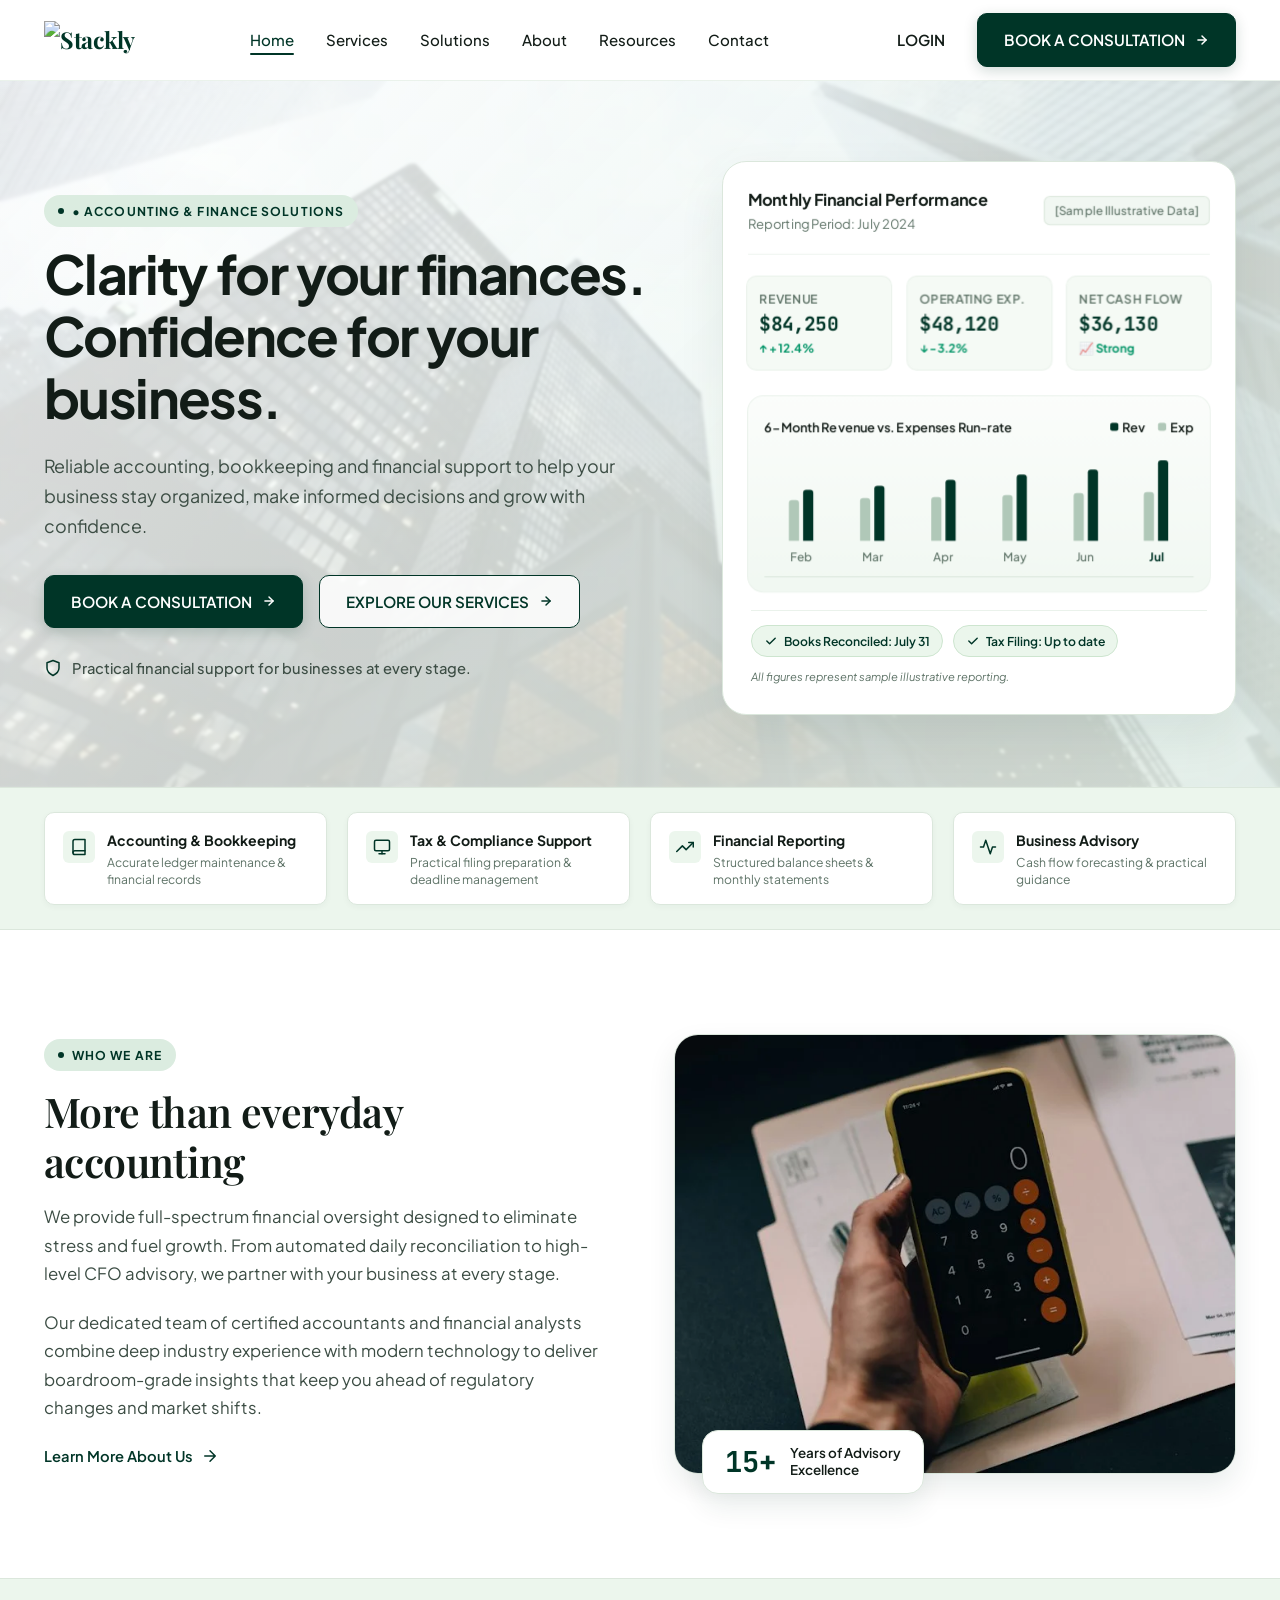
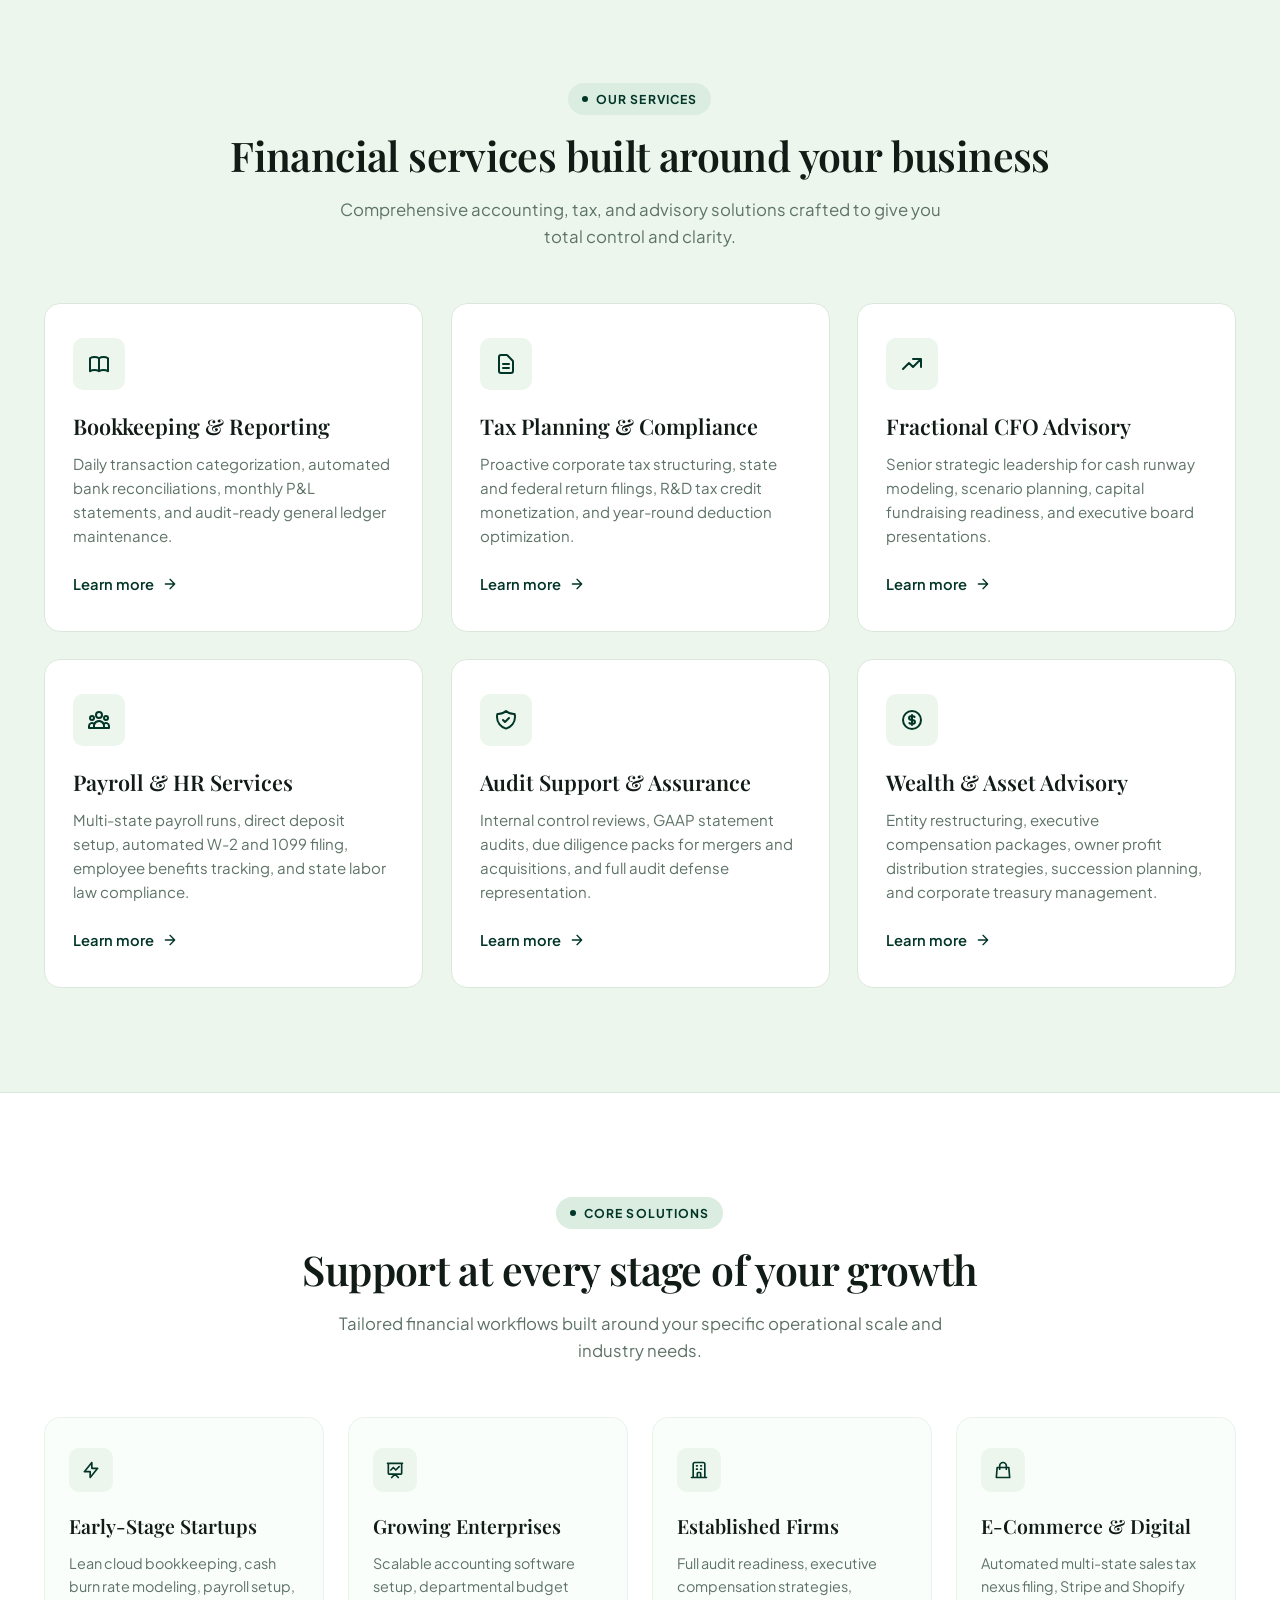
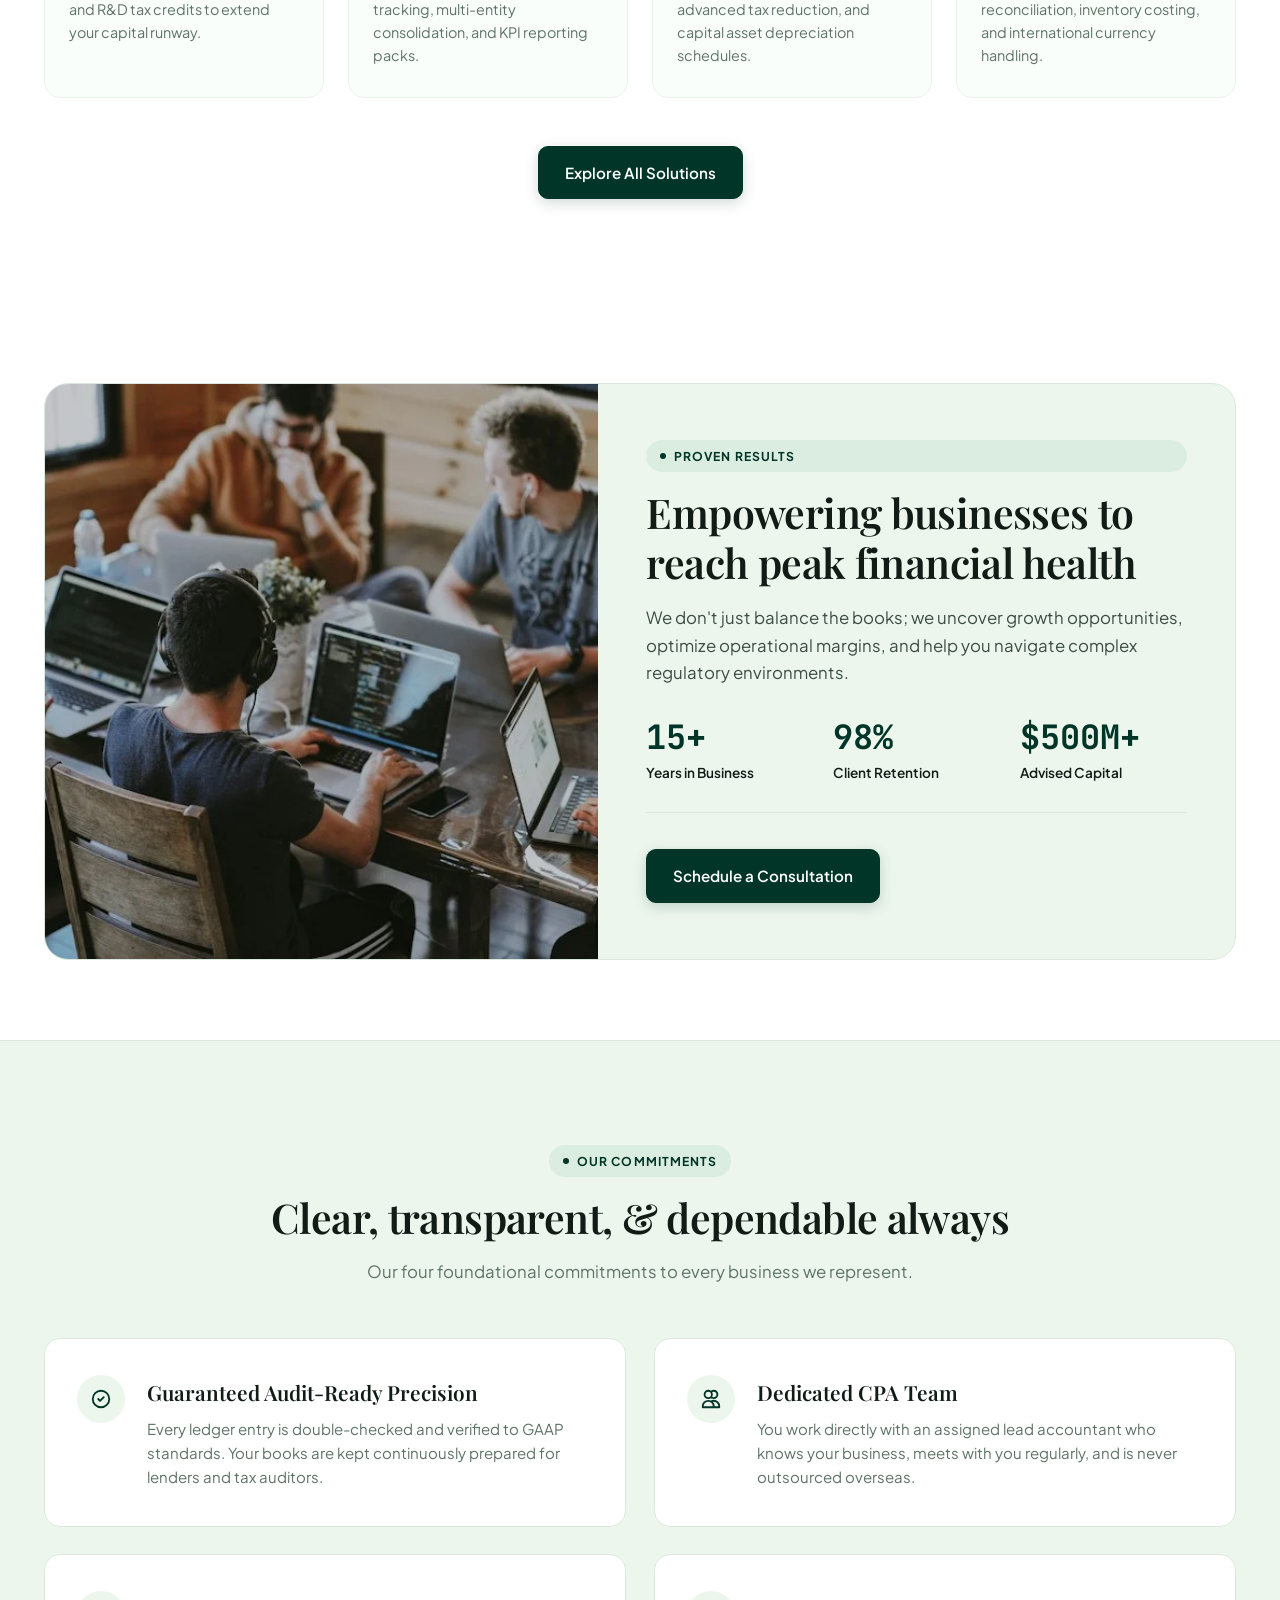
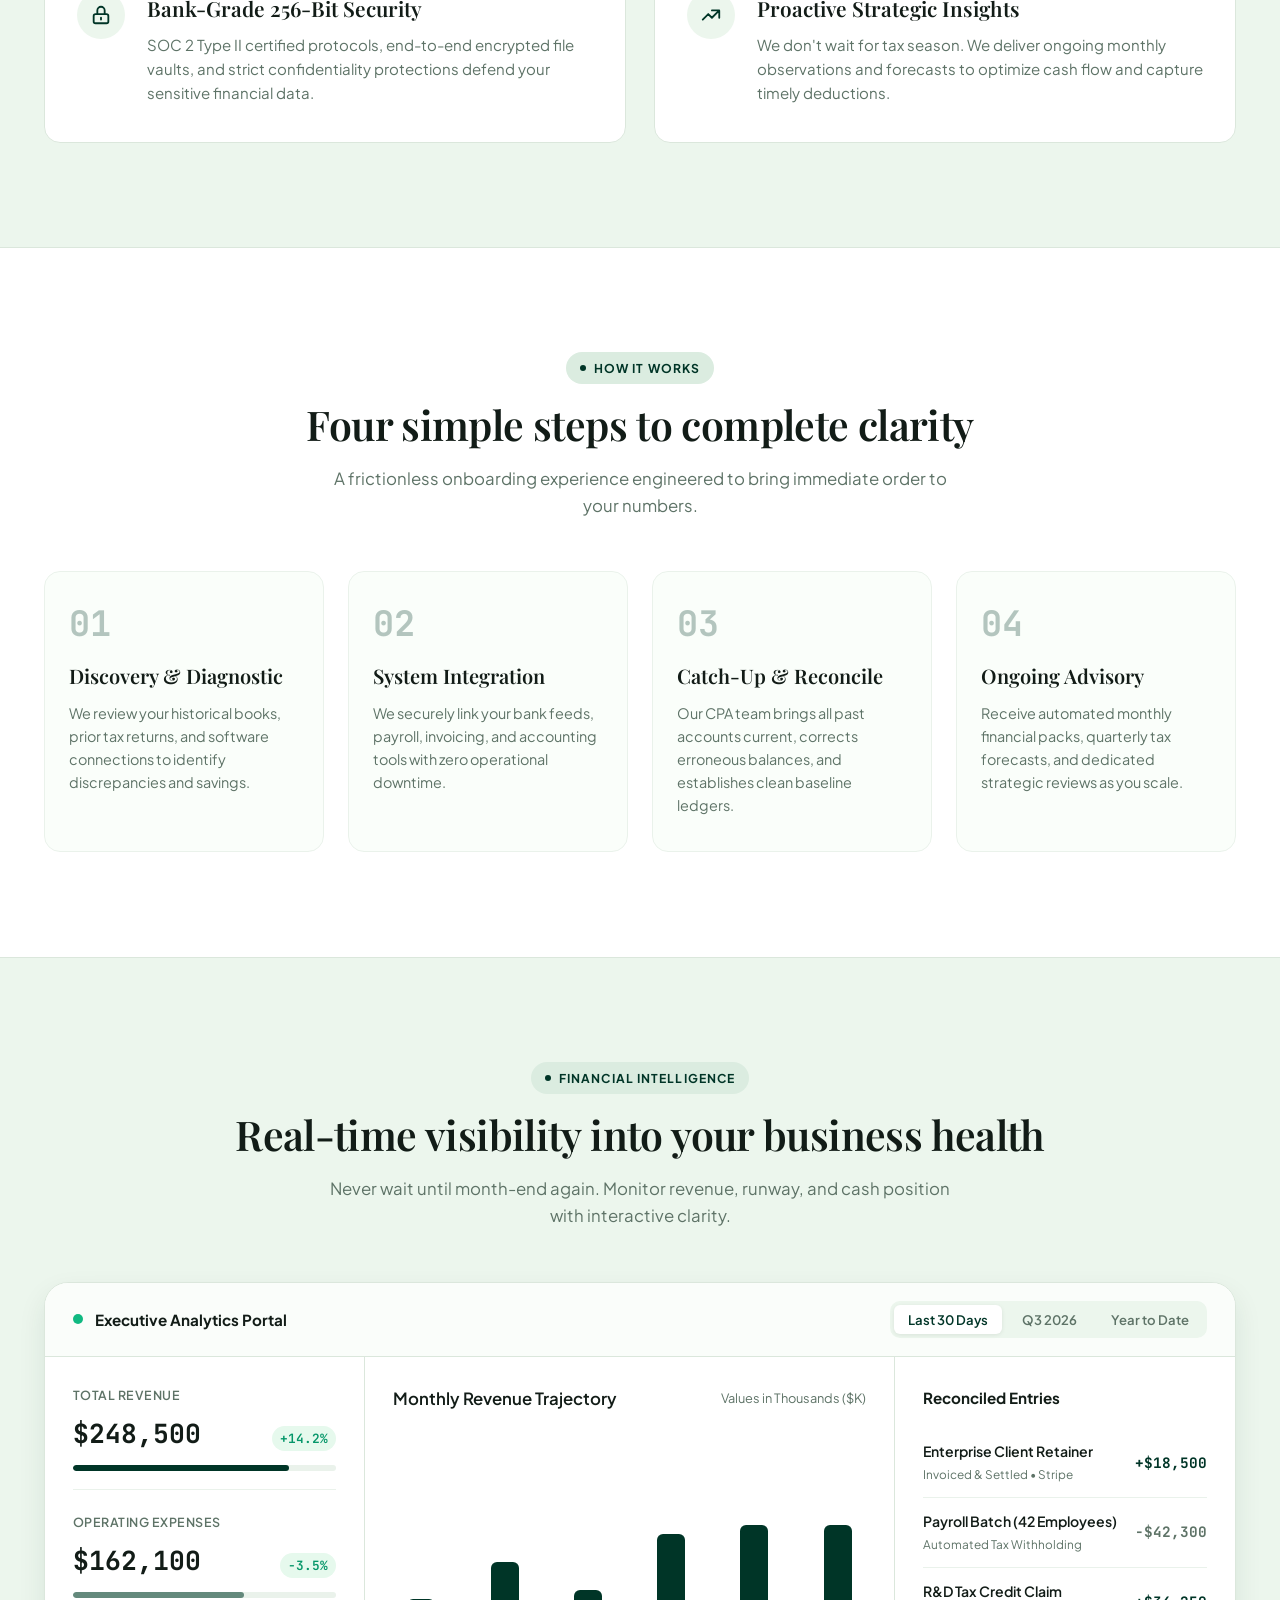
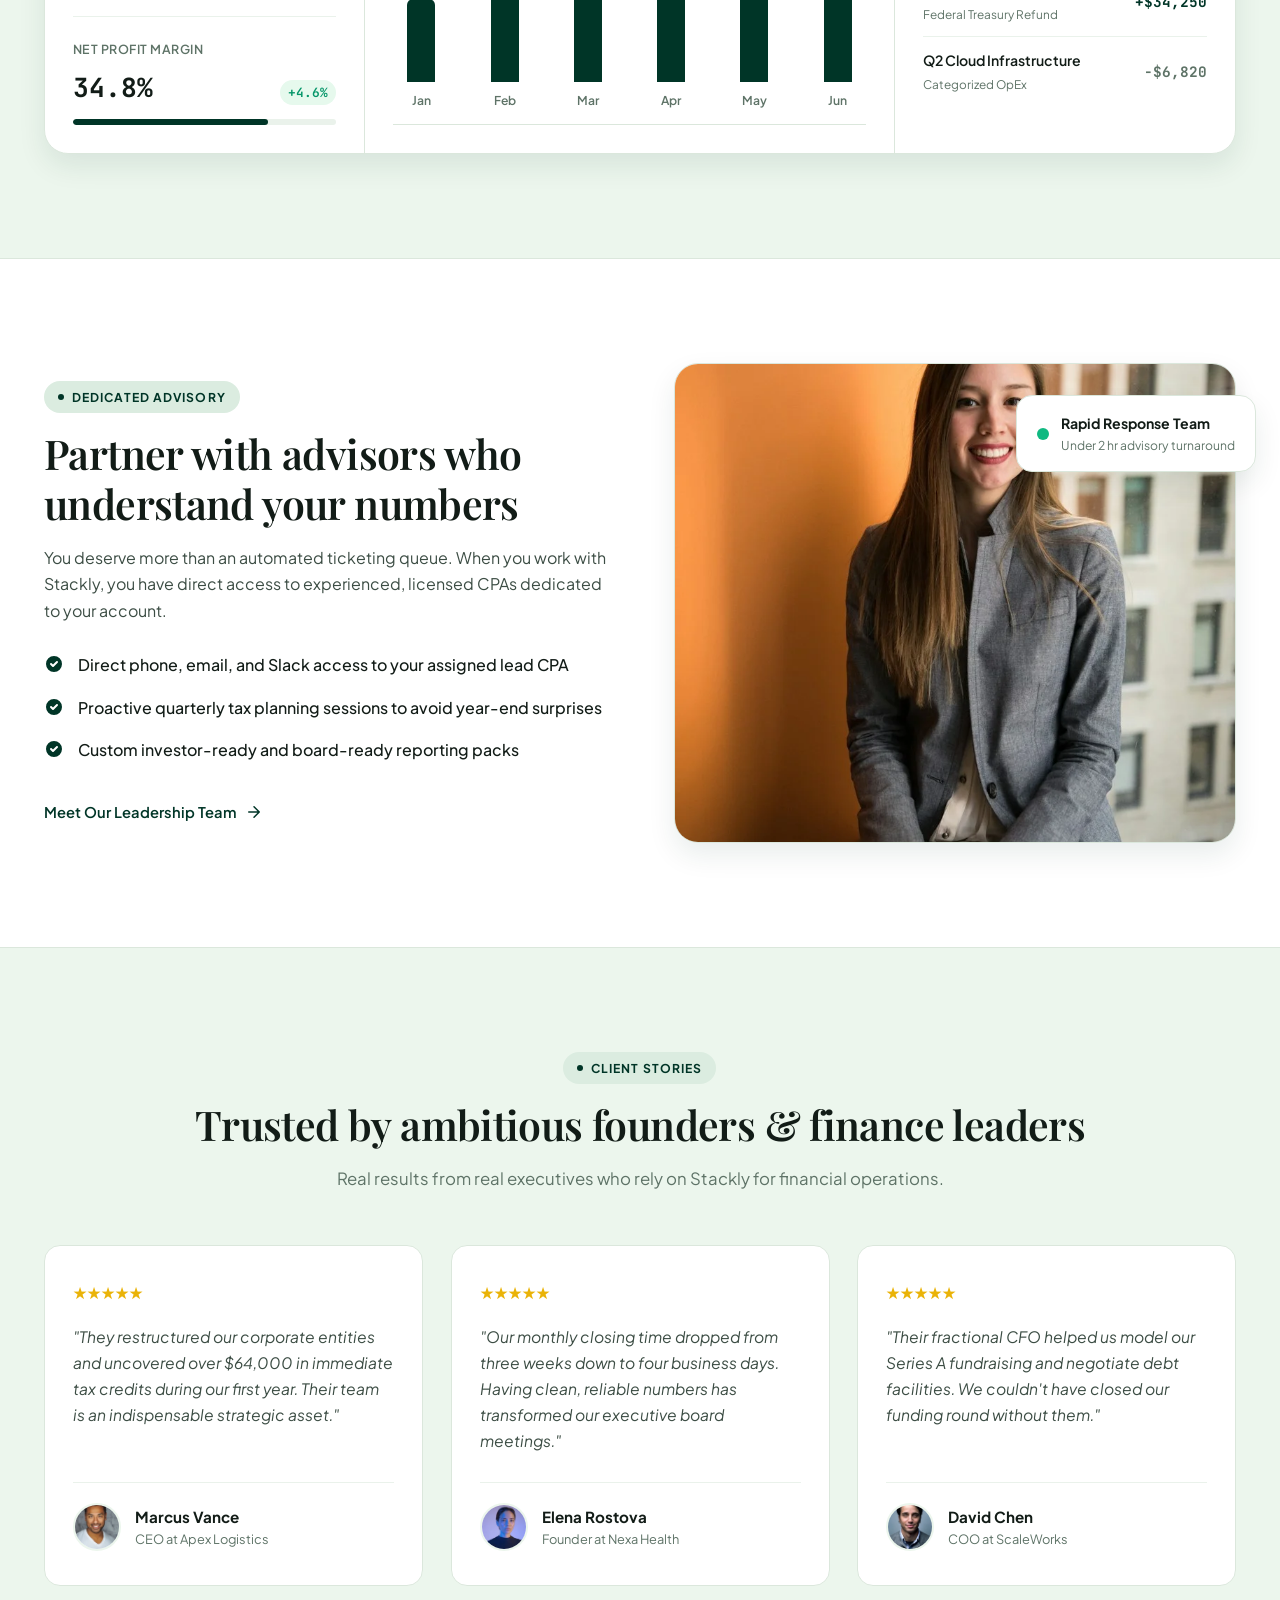
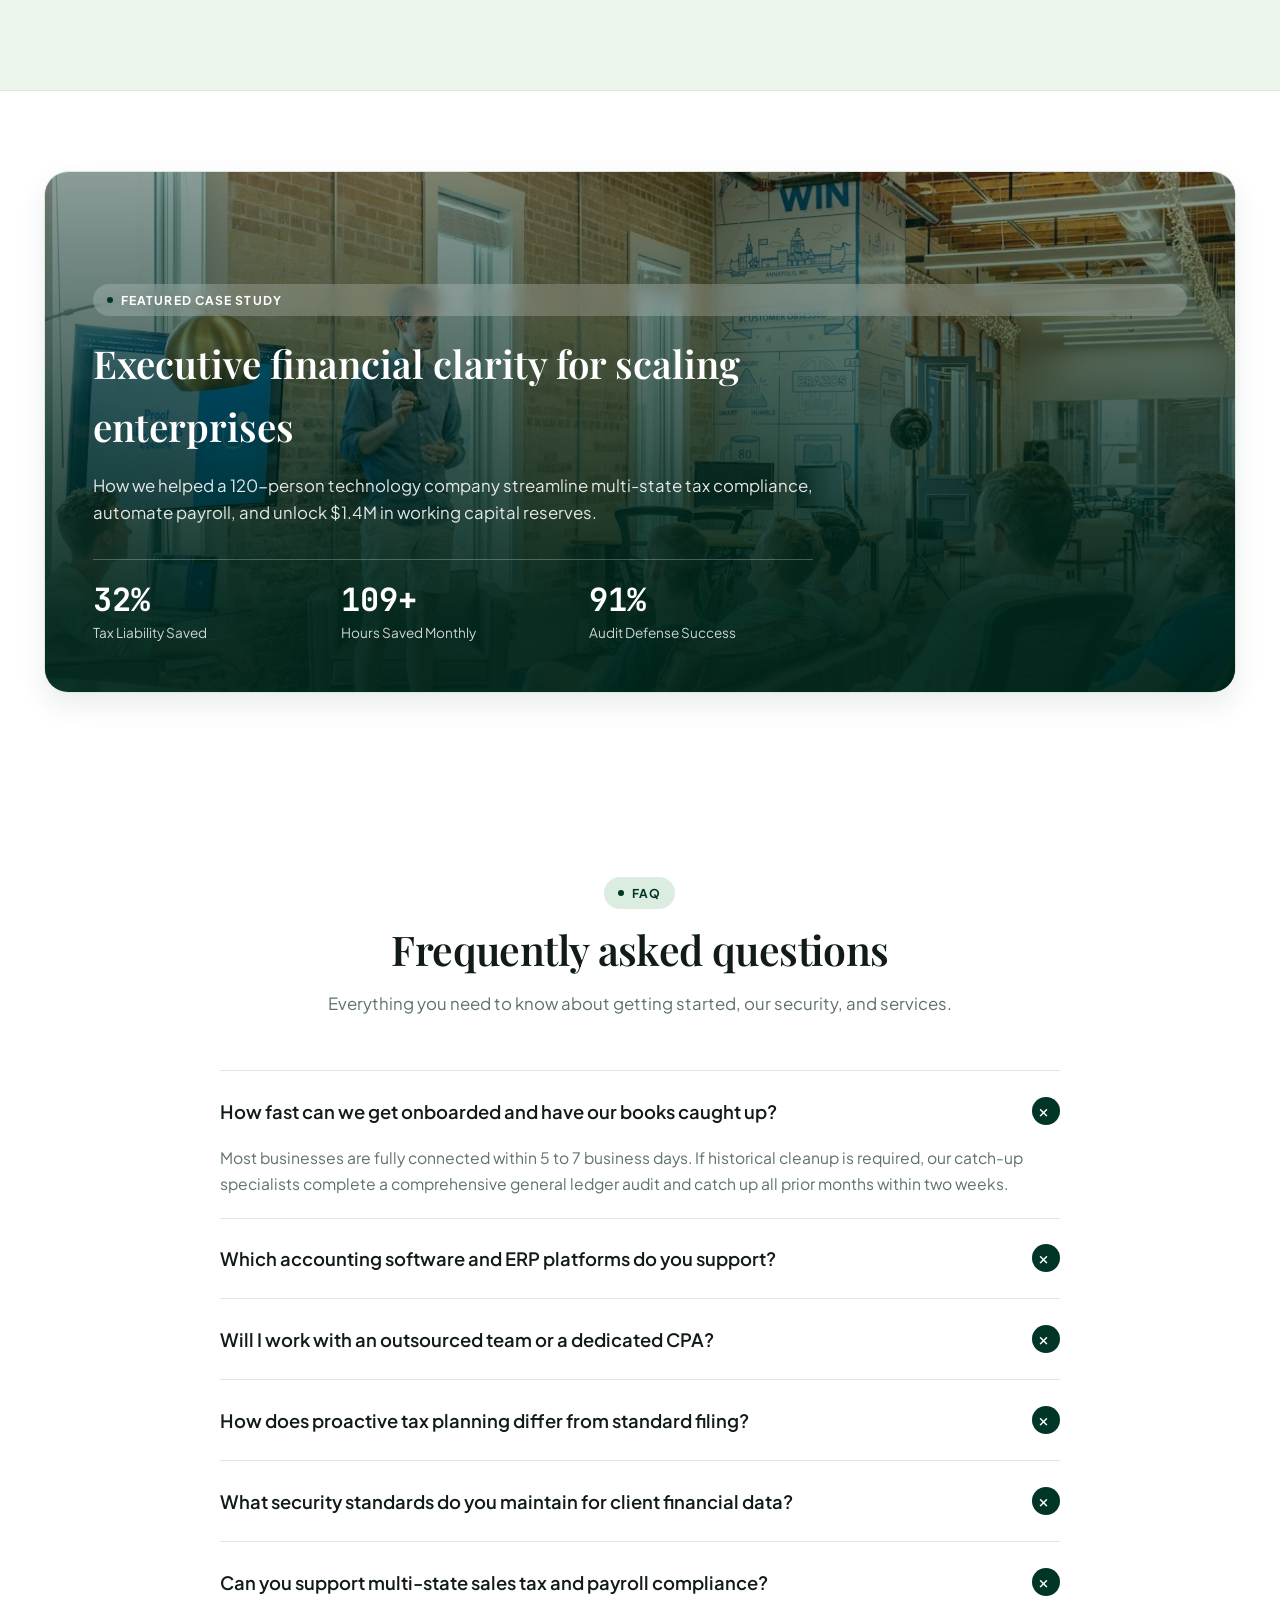
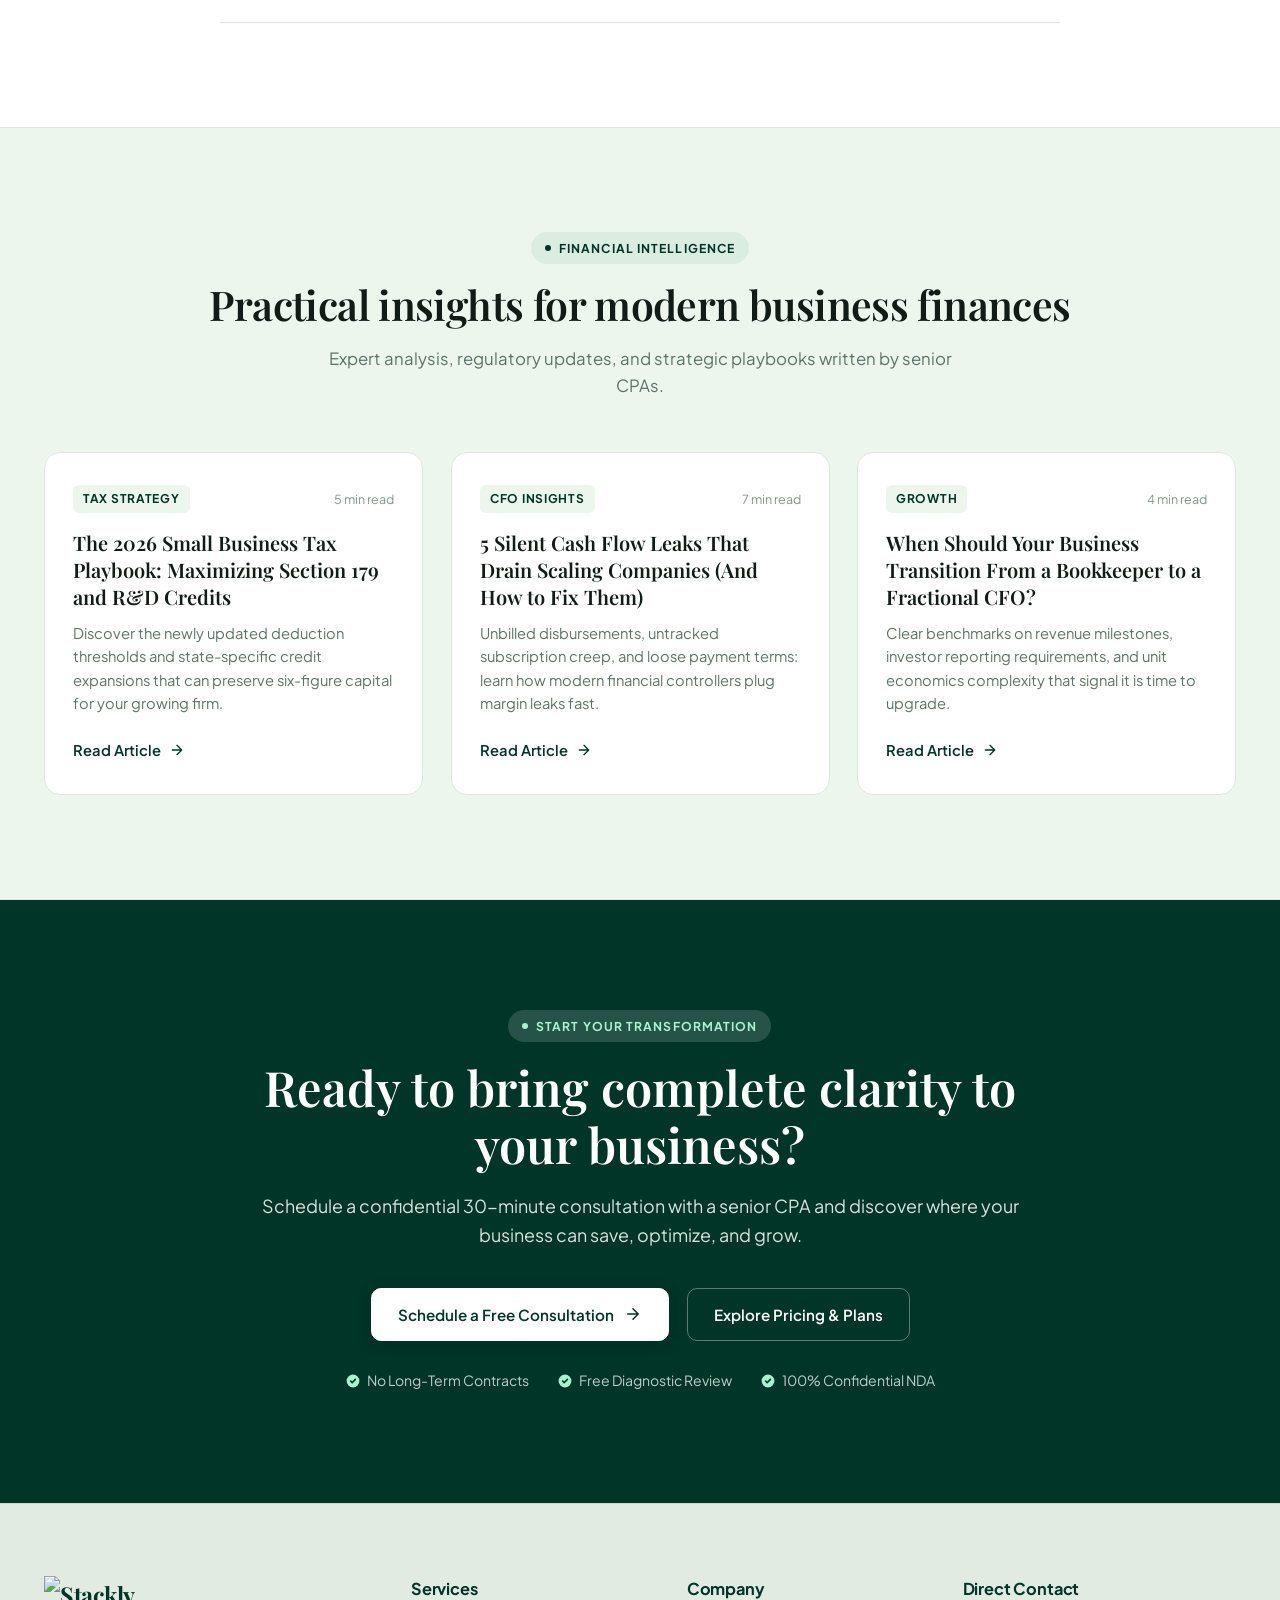
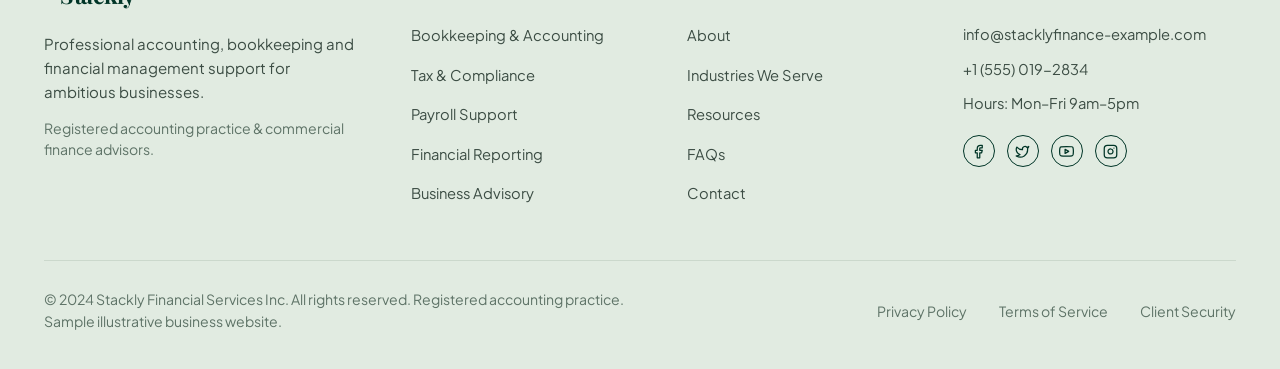
==== index.html @ 3c5beeb2 "Add files via upload" ====
<!DOCTYPE html>
<html lang="en">
<head>
  <meta charset="UTF-8">
  <meta name="viewport" content="width=device-width, initial-scale=1.0">
  <title>Stackly — Clarity for your finances. Confidence for your business.</title>
  <meta name="description" content="Reliable accounting, bookkeeping and financial support to help your business stay organized, make informed decisions and grow with confidence.">
  <link rel="icon" type="image/webp" href="assets/logo.webp">
  
  <!-- Stylesheets -->
  <link rel="stylesheet" href="css/index.css">
  <link rel="stylesheet" href="css/animation.css">
  <link rel="stylesheet" href="css/responsive.css">
</head>
<body>

    <!-- ==========================================================================
       Header & Navigation
       ========================================================================== -->
  <header class="site-header">
    <div class="container nav-container">
      <a href="index.html" class="brand-logo" aria-label="Stackly Home">
        <img src="assets/logo.webp" alt="Stackly" class="brand-logo-img" />
      </a>

      <nav class="site-nav" aria-label="Main Navigation">
        <ul class="nav-links">
          <li><a href="index.html" class="nav-link active">Home</a></li>
          <li><a href="services.html" class="nav-link">Services</a></li>
          <li><a href="solutions.html" class="nav-link">Solutions</a></li>
          <li><a href="about.html" class="nav-link">About</a></li>
          <li><a href="resources.html" class="nav-link">Resources</a></li>
          <li><a href="contact.html" class="nav-link">Contact</a></li>
          <li class="nav-actions-mobile">
            <a href="login.html" class="btn btn-secondary">Log In</a>
            <a href="consultation.html" class="btn btn-primary">Book a Consultation</a>
          </li>
        </ul>
      </nav>

      <div class="nav-actions">
        <a href="login.html" class="nav-login">LOGIN</a>
        <a href="consultation.html" class="btn btn-primary">
          <span>BOOK A CONSULTATION</span>
          <svg width="14" height="14" viewBox="0 0 24 24" fill="none" stroke="currentColor" stroke-width="2.5" stroke-linecap="round" stroke-linejoin="round">
            <line x1="5" y1="12" x2="19" y2="12"></line>
            <polyline points="12 5 19 12 12 19"></polyline>
          </svg>
        </a>
      </div>

      <button class="mobile-toggle" aria-label="Toggle navigation menu" aria-expanded="false">
        <svg width="24" height="24" fill="none" stroke="currentColor" stroke-width="2" viewBox="0 0 24 24">
          <path stroke-linecap="round" stroke-linejoin="round" d="M4 6h16M4 12h16M4 18h16"/>
        </svg>
      </button>
    </div>
  </header>

  <!-- ==========================================================================
       Hero Section
       ========================================================================== -->
    <section class="hero-section">
    <!-- Hero Background Cover Fade Slider -->
    <div class="hero-bg-slider" aria-hidden="true">
      <div class="hero-bg-slide active" style="background-image: url('assets/hero-bg-1.webp');"></div>
      <div class="hero-bg-slide" style="background-image: url('assets/hero-bg-2.webp');"></div>
      <div class="hero-bg-slide" style="background-image: url('assets/hero-bg-3.webp');"></div>
      <div class="hero-bg-overlay"></div>
    </div>

    <div class="container hero-grid">
      <div class="hero-content reveal">
        <div class="section-badge">• ACCOUNTING &amp; FINANCE SOLUTIONS</div>
        <h1 class="hero-title">Clarity for your finances. Confidence for your business.</h1>
        <p class="hero-description">
          Reliable accounting, bookkeeping and financial support to help your business stay organized, make informed decisions and grow with confidence.
        </p>

        <div class="hero-actions">
          <a href="consultation.html" class="btn btn-primary">
            <span>BOOK A CONSULTATION</span>
            <svg width="14" height="14" viewBox="0 0 24 24" fill="none" stroke="currentColor" stroke-width="2.5" stroke-linecap="round" stroke-linejoin="round">
              <line x1="5" y1="12" x2="19" y2="12"></line>
              <polyline points="12 5 19 12 12 19"></polyline>
            </svg>
          </a>
          <a href="services.html" class="btn btn-secondary">
            <span>EXPLORE OUR SERVICES</span>
            <svg width="14" height="14" viewBox="0 0 24 24" fill="none" stroke="currentColor" stroke-width="2.5" stroke-linecap="round" stroke-linejoin="round">
              <line x1="5" y1="12" x2="19" y2="12"></line>
              <polyline points="12 5 19 12 12 19"></polyline>
            </svg>
          </a>
        </div>

        <div class="hero-trust-single">
          <svg viewBox="0 0 24 24" fill="none" stroke="currentColor" stroke-width="2" stroke-linecap="round" stroke-linejoin="round" aria-hidden="true">
            <path d="M12 22s8-4 8-10V5l-8-3-8 3v7c0 6 8 10 8 10z"/>
          </svg>
          <span>Practical financial support for businesses at every stage.</span>
        </div>
      </div>

      <!-- Hero Interactive Card Preview (Matching Figma design) -->
      <div class="hero-dashboard-wrapper reveal reveal-delay-2">
        <div class="hero-dashboard-card">
          <div class="card-header-bar">
            <div class="card-title-group">
              <h4>Monthly Financial Performance</h4>
              <p>Reporting Period: July 2024</p>
            </div>
            <span class="sample-data-tag">[Sample Illustrative Data]</span>
          </div>

          <div class="metrics-row">
            <div class="metric-pill-box">
              <div class="label">Revenue</div>
              <div class="value">$84,250</div>
              <div class="subtext" style="color: #059669; font-weight: 700;">↑ +12.4%</div>
            </div>
            <div class="metric-pill-box">
              <div class="label">Operating Exp.</div>
              <div class="value">$48,120</div>
              <div class="subtext" style="color: #059669; font-weight: 700;">↓ -3.2%</div>
            </div>
            <div class="metric-pill-box">
              <div class="label">Net Cash Flow</div>
              <div class="value">$36,130</div>
              <div class="subtext" style="color: #059669; font-weight: 700;">📈 Strong</div>
            </div>
          </div>

          <!-- Bar Chart Visual (Duo bars: Exp & Rev) -->
          <div class="chart-visual-wrapper">
            <div class="chart-label-row">
              <span>6-Month Revenue vs. Expenses Run-rate</span>
              <div class="chart-legend">
                <span class="legend-item"><span class="legend-dot revenue"></span> Rev</span>
                <span class="legend-item"><span class="legend-dot expenses"></span> Exp</span>
              </div>
            </div>
            <div class="bar-chart-bars">
              <div class="bar-col">
                <div class="bar-duo-wrapper">
                  <div class="bar-fill bar-exp" style="height: 48%;" title="Feb Exp: $42K"></div>
                  <div class="bar-fill bar-rev" style="height: 60%;" title="Feb Rev: $68K"></div>
                </div>
                <span class="bar-month">Feb</span>
              </div>
              <div class="bar-col">
                <div class="bar-duo-wrapper">
                  <div class="bar-fill bar-exp" style="height: 50%;" title="Mar Exp: $44K"></div>
                  <div class="bar-fill bar-rev" style="height: 65%;" title="Mar Rev: $72K"></div>
                </div>
                <span class="bar-month">Mar</span>
              </div>
              <div class="bar-col">
                <div class="bar-duo-wrapper">
                  <div class="bar-fill bar-exp" style="height: 52%;" title="Apr Exp: $46K"></div>
                  <div class="bar-fill bar-rev" style="height: 72%;" title="Apr Rev: $76K"></div>
                </div>
                <span class="bar-month">Apr</span>
              </div>
              <div class="bar-col">
                <div class="bar-duo-wrapper">
                  <div class="bar-fill bar-exp" style="height: 54%;" title="May Exp: $47K"></div>
                  <div class="bar-fill bar-rev" style="height: 78%;" title="May Rev: $80K"></div>
                </div>
                <span class="bar-month">May</span>
              </div>
              <div class="bar-col">
                <div class="bar-duo-wrapper">
                  <div class="bar-fill bar-exp" style="height: 56%;" title="Jun Exp: $48K"></div>
                  <div class="bar-fill bar-rev" style="height: 84%;" title="Jun Rev: $82K"></div>
                </div>
                <span class="bar-month">Jun</span>
              </div>
              <div class="bar-col active-month">
                <div class="bar-duo-wrapper">
                  <div class="bar-fill bar-exp" style="height: 58%;" title="Jul Exp: $48.1K"></div>
                  <div class="bar-fill bar-rev" style="height: 94%;" title="Jul Rev: $84.2K"></div>
                </div>
                <span class="bar-month" style="font-weight: 700; color: var(--primary);">Jul</span>
              </div>
            </div>
          </div>

          <div class="card-footer-trust">
            <span class="check-pill">
              <svg width="14" height="14" viewBox="0 0 20 20" fill="currentColor">
                <path fill-rule="evenodd" d="M16.707 5.293a1 1 0 010 1.414l-8 8a1 1 0 01-1.414 0l-4-4a1 1 0 011.414-1.414L8 12.586l7.293-7.293a1 1 0 011.414 0z" clip-rule="evenodd"/>
              </svg>
              <span>Books Reconciled: July 31</span>
            </span>
            <span class="check-pill">
              <svg width="14" height="14" viewBox="0 0 20 20" fill="currentColor">
                <path fill-rule="evenodd" d="M16.707 5.293a1 1 0 010 1.414l-8 8a1 1 0 01-1.414 0l-4-4a1 1 0 011.414-1.414L8 12.586l7.293-7.293a1 1 0 011.414 0z" clip-rule="evenodd"/>
              </svg>
              <span>Tax Filing: Up to date</span>
            </span>
          </div>
          <p class="illustrative-note">All figures represent sample illustrative reporting.</p>
        </div>
      </div>
    </div>
  </section>

  <!-- ==========================================================================
       Trust / 4-Service Feature Cards Strip
       ========================================================================== -->
  <section class="trust-strip">
    <div class="container trust-strip-grid">
      
      <div class="trust-card-item reveal">
        <div class="trust-card-icon">
          <svg viewBox="0 0 24 24" fill="none" stroke="currentColor" stroke-width="2" stroke-linecap="round" stroke-linejoin="round">
            <path d="M4 19.5A2.5 2.5 0 0 1 6.5 17H20"></path>
            <path d="M6.5 2H20v20H6.5A2.5 2.5 0 0 1 4 19.5v-15A2.5 2.5 0 0 1 6.5 2z"></path>
          </svg>
        </div>
        <div class="trust-card-body">
          <h4 class="trust-card-title">Accounting &amp; Bookkeeping</h4>
          <p class="trust-card-desc">Accurate ledger maintenance &amp; financial records</p>
        </div>
      </div>

      <div class="trust-card-item reveal reveal-delay-1">
        <div class="trust-card-icon">
          <svg viewBox="0 0 24 24" fill="none" stroke="currentColor" stroke-width="2" stroke-linecap="round" stroke-linejoin="round">
            <rect x="2" y="3" width="20" height="14" rx="2" ry="2"></rect>
            <line x1="8" y1="21" x2="16" y2="21"></line>
            <line x1="12" y1="17" x2="12" y2="21"></line>
          </svg>
        </div>
        <div class="trust-card-body">
          <h4 class="trust-card-title">Tax &amp; Compliance Support</h4>
          <p class="trust-card-desc">Practical filing preparation &amp; deadline management</p>
        </div>
      </div>

      <div class="trust-card-item reveal reveal-delay-2">
        <div class="trust-card-icon">
          <svg viewBox="0 0 24 24" fill="none" stroke="currentColor" stroke-width="2" stroke-linecap="round" stroke-linejoin="round">
            <polyline points="23 6 13.5 15.5 8.5 10.5 1 18"></polyline>
            <polyline points="17 6 23 6 23 12"></polyline>
          </svg>
        </div>
        <div class="trust-card-body">
          <h4 class="trust-card-title">Financial Reporting</h4>
          <p class="trust-card-desc">Structured balance sheets &amp; monthly statements</p>
        </div>
      </div>

      <div class="trust-card-item reveal reveal-delay-3">
        <div class="trust-card-icon">
          <svg viewBox="0 0 24 24" fill="none" stroke="currentColor" stroke-width="2" stroke-linecap="round" stroke-linejoin="round">
            <polyline points="22 12 18 12 15 21 9 3 6 12 2 12"></polyline>
          </svg>
        </div>
        <div class="trust-card-body">
          <h4 class="trust-card-title">Business Advisory</h4>
          <p class="trust-card-desc">Cash flow forecasting &amp; practical guidance</p>
        </div>
      </div>

    </div>
  </section>

  <!-- ==========================================================================
       Section: About Split ("More than everyday accounting")
       ========================================================================== -->
  <section class="about-section">
    <div class="container split-grid">
      <div class="about-content reveal">
        <div class="section-badge">Who We Are</div>
        <h2 class="section-title">More than everyday accounting</h2>
        <p>
          We provide full-spectrum financial oversight designed to eliminate stress and fuel growth. From automated daily reconciliation to high-level CFO advisory, we partner with your business at every stage.
        </p>
        <p>
          Our dedicated team of certified accountants and financial analysts combine deep industry experience with modern technology to deliver boardroom-grade insights that keep you ahead of regulatory changes and market shifts.
        </p>
        <a href="about.html" class="btn-link">
          <span>Learn More About Us</span>
          <svg width="18" height="18" fill="none" stroke="currentColor" stroke-width="2" viewBox="0 0 24 24">
            <path stroke-linecap="round" stroke-linejoin="round" d="M5 12h14m-7-7l7 7-7 7"/>
          </svg>
        </a>
      </div>

      <div class="about-image-wrapper reveal reveal-delay-2">
        <img src="assets/desk-calculator.webp" alt="Accounting workspace with calculator and financial documents" class="about-image" loading="lazy">
        <div class="floating-experience-pill floating-element">
          <div class="floating-pill-number"><span class="animate-counter" data-target="15" data-suffix="+">15+</span></div>
          <div class="floating-pill-label">Years of Advisory<br>Excellence</div>
        </div>
      </div>
    </div>
  </section>

  <!-- ==========================================================================
       Section: Services Grid ("Financial services built around your business")
       ========================================================================== -->
  <section class="services-section">
    <div class="container">
      <div class="section-header text-center reveal">
        <div class="section-badge">Our Services</div>
        <h2 class="section-title">Financial services built around your business</h2>
        <p class="section-subtitle">
          Comprehensive accounting, tax, and advisory solutions crafted to give you total control and clarity.
        </p>
      </div>

      <div class="services-grid">
        <!-- Card 1 -->
        <div class="service-card reveal">
          <div class="service-icon-box">
            <svg width="24" height="24" fill="none" stroke="currentColor" stroke-width="2" viewBox="0 0 24 24">
              <path stroke-linecap="round" stroke-linejoin="round" d="M12 6.253v13m0-13C10.832 5.477 9.246 5 7.5 5S4.168 5.477 3 6.253v13C4.168 18.477 5.754 18 7.5 18s3.332.477 4.5 1.253m0-13C13.168 5.477 14.754 5 16.5 5c1.747 0 3.332.477 4.5 1.253v13C19.832 18.477 18.247 18 16.5 18c-1.746 0-3.332.477-4.5 1.253"/>
            </svg>
          </div>
          <h3 class="service-card-title">Bookkeeping & Reporting</h3>
          <p class="service-card-text">
            Daily transaction categorization, automated bank reconciliations, monthly P&L statements, and audit-ready general ledger maintenance.
          </p>
          <a href="services.html#bookkeeping" class="btn-link">
            <span>Learn more</span>
            <svg width="16" height="16" fill="none" stroke="currentColor" stroke-width="2" viewBox="0 0 24 24">
              <path stroke-linecap="round" stroke-linejoin="round" d="M5 12h14m-7-7l7 7-7 7"/>
            </svg>
          </a>
        </div>

        <!-- Card 2 -->
        <div class="service-card reveal reveal-delay-1">
          <div class="service-icon-box">
            <svg width="24" height="24" fill="none" stroke="currentColor" stroke-width="2" viewBox="0 0 24 24">
              <path stroke-linecap="round" stroke-linejoin="round" d="M9 12h6m-6 4h6m2 5H7a2 2 0 01-2-2V5a2 2 0 012-2h5.586a1 1 0 01.707.293l5.414 5.414a1 1 0 01.293.707V19a2 2 0 01-2 2z"/>
            </svg>
          </div>
          <h3 class="service-card-title">Tax Planning & Compliance</h3>
          <p class="service-card-text">
            Proactive corporate tax structuring, state and federal return filings, R&D tax credit monetization, and year-round deduction optimization.
          </p>
          <a href="services.html#tax" class="btn-link">
            <span>Learn more</span>
            <svg width="16" height="16" fill="none" stroke="currentColor" stroke-width="2" viewBox="0 0 24 24">
              <path stroke-linecap="round" stroke-linejoin="round" d="M5 12h14m-7-7l7 7-7 7"/>
            </svg>
          </a>
        </div>

        <!-- Card 3 -->
        <div class="service-card reveal reveal-delay-2">
          <div class="service-icon-box">
            <svg width="24" height="24" fill="none" stroke="currentColor" stroke-width="2" viewBox="0 0 24 24">
              <path stroke-linecap="round" stroke-linejoin="round" d="M13 7h8m0 0v8m0-8l-8 8-4-4-6 6"/>
            </svg>
          </div>
          <h3 class="service-card-title">Fractional CFO Advisory</h3>
          <p class="service-card-text">
            Senior strategic leadership for cash runway modeling, scenario planning, capital fundraising readiness, and executive board presentations.
          </p>
          <a href="services.html#cfo" class="btn-link">
            <span>Learn more</span>
            <svg width="16" height="16" fill="none" stroke="currentColor" stroke-width="2" viewBox="0 0 24 24">
              <path stroke-linecap="round" stroke-linejoin="round" d="M5 12h14m-7-7l7 7-7 7"/>
            </svg>
          </a>
        </div>

        <!-- Card 4 -->
        <div class="service-card reveal">
          <div class="service-icon-box">
            <svg width="24" height="24" fill="none" stroke="currentColor" stroke-width="2" viewBox="0 0 24 24">
              <path stroke-linecap="round" stroke-linejoin="round" d="M17 20h5v-2a3 3 0 00-5.356-1.857M17 20H7m10 0v-2c0-.656-.126-1.283-.356-1.857M7 20H2v-2a3 3 0 015.356-1.857M7 20v-2c0-.656.126-1.283.356-1.857m0 0a5.002 5.002 0 019.288 0M15 7a3 3 0 11-6 0 3 3 0 016 0zm6 3a2 2 0 11-4 0 2 2 0 014 0zM7 10a2 2 0 11-4 0 2 2 0 014 0z"/>
            </svg>
          </div>
          <h3 class="service-card-title">Payroll & HR Services</h3>
          <p class="service-card-text">
            Multi-state payroll runs, direct deposit setup, automated W-2 and 1099 filing, employee benefits tracking, and state labor law compliance.
          </p>
          <a href="services.html#payroll" class="btn-link">
            <span>Learn more</span>
            <svg width="16" height="16" fill="none" stroke="currentColor" stroke-width="2" viewBox="0 0 24 24">
              <path stroke-linecap="round" stroke-linejoin="round" d="M5 12h14m-7-7l7 7-7 7"/>
            </svg>
          </a>
        </div>

        <!-- Card 5 -->
        <div class="service-card reveal reveal-delay-1">
          <div class="service-icon-box">
            <svg width="24" height="24" fill="none" stroke="currentColor" stroke-width="2" viewBox="0 0 24 24">
              <path stroke-linecap="round" stroke-linejoin="round" d="M9 12l2 2 4-4m5.618-4.016A11.955 11.955 0 0112 2.944a11.955 11.955 0 01-8.618 3.04A12.02 12.02 0 003 9c0 5.591 3.824 10.29 9 11.622 5.176-1.332 9-6.03 9-11.622 0-1.042-.133-2.052-.382-3.016z"/>
            </svg>
          </div>
          <h3 class="service-card-title">Audit Support & Assurance</h3>
          <p class="service-card-text">
            Internal control reviews, GAAP statement audits, due diligence packs for mergers and acquisitions, and full audit defense representation.
          </p>
          <a href="services.html#audit" class="btn-link">
            <span>Learn more</span>
            <svg width="16" height="16" fill="none" stroke="currentColor" stroke-width="2" viewBox="0 0 24 24">
              <path stroke-linecap="round" stroke-linejoin="round" d="M5 12h14m-7-7l7 7-7 7"/>
            </svg>
          </a>
        </div>

        <!-- Card 6 -->
        <div class="service-card reveal reveal-delay-2">
          <div class="service-icon-box">
            <svg width="24" height="24" fill="none" stroke="currentColor" stroke-width="2" viewBox="0 0 24 24">
              <path stroke-linecap="round" stroke-linejoin="round" d="M12 8c-1.657 0-3 .895-3 2s1.343 2 3 2 3 .895 3 2-1.343 2-3 2m0-8c1.11 0 2.08.402 2.599 1M12 8V7m0 1v8m0 0v1m0-1c-1.11 0-2.08-.402-2.599-1M21 12a9 9 0 11-18 0 9 9 0 0118 0z"/>
            </svg>
          </div>
          <h3 class="service-card-title">Wealth & Asset Advisory</h3>
          <p class="service-card-text">
            Entity restructuring, executive compensation packages, owner profit distribution strategies, succession planning, and corporate treasury management.
          </p>
          <a href="services.html#wealth" class="btn-link">
            <span>Learn more</span>
            <svg width="16" height="16" fill="none" stroke="currentColor" stroke-width="2" viewBox="0 0 24 24">
              <path stroke-linecap="round" stroke-linejoin="round" d="M5 12h14m-7-7l7 7-7 7"/>
            </svg>
          </a>
        </div>
      </div>
    </div>
  </section>

  <!-- ==========================================================================
       Section: Approach / Core Solutions ("Support at every stage of your growth")
       ========================================================================== -->
  <section class="approach-section">
    <div class="container">
      <div class="section-header text-center reveal">
        <div class="section-badge">Core Solutions</div>
        <h2 class="section-title">Support at every stage of your growth</h2>
        <p class="section-subtitle">
          Tailored financial workflows built around your specific operational scale and industry needs.
        </p>
      </div>

      <div class="approach-grid">
        <div class="approach-card reveal">
          <div class="approach-card-icon">
            <svg width="20" height="20" fill="none" stroke="currentColor" stroke-width="2" viewBox="0 0 24 24">
              <path stroke-linecap="round" stroke-linejoin="round" d="M13 10V3L4 14h7v7l9-11h-7z"/>
            </svg>
          </div>
          <h3 class="approach-card-title">Early-Stage Startups</h3>
          <p class="approach-card-text">
            Lean cloud bookkeeping, cash burn rate modeling, payroll setup, and R&D tax credits to extend your capital runway.
          </p>
        </div>

        <div class="approach-card reveal reveal-delay-1">
          <div class="approach-card-icon">
            <svg width="20" height="20" fill="none" stroke="currentColor" stroke-width="2" viewBox="0 0 24 24">
              <path stroke-linecap="round" stroke-linejoin="round" d="M7 12l3-3 3 3 4-4M8 21l4-4 4 4M3 4h18M4 4h16v12a1 1 0 01-1 1H5a1 1 0 01-1-1V4z"/>
            </svg>
          </div>
          <h3 class="approach-card-title">Growing Enterprises</h3>
          <p class="approach-card-text">
            Scalable accounting software setup, departmental budget tracking, multi-entity consolidation, and KPI reporting packs.
          </p>
        </div>

        <div class="approach-card reveal reveal-delay-2">
          <div class="approach-card-icon">
            <svg width="20" height="20" fill="none" stroke="currentColor" stroke-width="2" viewBox="0 0 24 24">
              <path stroke-linecap="round" stroke-linejoin="round" d="M19 21V5a2 2 0 00-2-2H7a2 2 0 00-2 2v16m14 0h2m-2 0h-5m-9 0H3m2 0h5M9 7h1m-1 4h1m4-4h1m-1 4h1m-5 10v-5a1 1 0 011-1h2a1 1 0 011 1v5m-4 0h4"/>
            </svg>
          </div>
          <h3 class="approach-card-title">Established Firms</h3>
          <p class="approach-card-text">
            Full audit readiness, executive compensation strategies, advanced tax reduction, and capital asset depreciation schedules.
          </p>
        </div>

        <div class="approach-card reveal reveal-delay-3">
          <div class="approach-card-icon">
            <svg width="20" height="20" fill="none" stroke="currentColor" stroke-width="2" viewBox="0 0 24 24">
              <path stroke-linecap="round" stroke-linejoin="round" d="M16 11V7a4 4 0 00-8 0v4M5 9h14l1 12H4L5 9z"/>
            </svg>
          </div>
          <h3 class="approach-card-title">E-Commerce & Digital</h3>
          <p class="approach-card-text">
            Automated multi-state sales tax nexus filing, Stripe and Shopify reconciliation, inventory costing, and international currency handling.
          </p>
        </div>
      </div>

      <div class="approach-cta-center reveal">
        <a href="solutions.html" class="btn btn-primary">Explore All Solutions</a>
      </div>
    </div>
  </section>

  <!-- ==========================================================================
       Section: Team & Proven Results Banner
       ========================================================================== -->
  <section class="results-banner-section">
    <div class="container">
      <div class="results-banner-card reveal">
        <img src="assets/team-meeting.webp" alt="Executive financial advisors in modern office conference room" class="results-banner-image" loading="lazy">
        <div class="results-banner-content">
          <div class="section-badge">Proven Results</div>
          <h2 class="section-title">Empowering businesses to reach peak financial health</h2>
          <p>
            We don't just balance the books; we uncover growth opportunities, optimize operational margins, and help you navigate complex regulatory environments.
          </p>

          <div class="results-stats-row">
            <div class="results-stat-box">
              <div class="stat-num"><span class="animate-counter" data-target="15" data-suffix="+">15+</span></div>
              <div class="stat-desc">Years in Business</div>
            </div>
            <div class="results-stat-box">
              <div class="stat-num"><span class="animate-counter" data-target="98" data-suffix="%">98%</span></div>
              <div class="stat-desc">Client Retention</div>
            </div>
            <div class="results-stat-box">
              <div class="stat-num"><span class="animate-counter" data-target="500" data-prefix="$" data-suffix="M+">$500M+</span></div>
              <div class="stat-desc">Advised Capital</div>
            </div>
          </div>

          <div>
            <a href="contact.html" class="btn btn-primary">Schedule a Consultation</a>
          </div>
        </div>
      </div>
    </div>
  </section>

  <!-- ==========================================================================
       Section: Commitments & Core Values (2x2 Grid)
       ========================================================================== -->
  <section class="commitments-section">
    <div class="container">
      <div class="section-header text-center reveal">
        <div class="section-badge">Our Commitments</div>
        <h2 class="section-title">Clear, transparent, & dependable always</h2>
        <p class="section-subtitle">
          Our four foundational commitments to every business we represent.
        </p>
      </div>

      <div class="commitments-grid">
        <div class="commitment-card reveal">
          <div class="commitment-icon-col">
            <div class="commitment-icon-wrap">
              <svg width="22" height="22" fill="none" stroke="currentColor" stroke-width="2" viewBox="0 0 24 24">
                <path stroke-linecap="round" stroke-linejoin="round" d="M9 12l2 2 4-4m6 2a9 9 0 11-18 0 9 9 0 0118 0z"/>
              </svg>
            </div>
          </div>
          <div>
            <h3 class="commitment-card-title">Guaranteed Audit-Ready Precision</h3>
            <p class="commitment-card-text">
              Every ledger entry is double-checked and verified to GAAP standards. Your books are kept continuously prepared for lenders and tax auditors.
            </p>
          </div>
        </div>

        <div class="commitment-card reveal reveal-delay-1">
          <div class="commitment-icon-col">
            <div class="commitment-icon-wrap">
              <svg width="22" height="22" fill="none" stroke="currentColor" stroke-width="2" viewBox="0 0 24 24">
                <path stroke-linecap="round" stroke-linejoin="round" d="M12 4.354a4 4 0 110 5.292M15 21H3v-1a6 6 0 0112 0v1zm0 0h6v-1a6 6 0 00-9-5.197M13 7a4 4 0 11-8 0 4 4 0 018 0z"/>
              </svg>
            </div>
          </div>
          <div>
            <h3 class="commitment-card-title">Dedicated CPA Team</h3>
            <p class="commitment-card-text">
              You work directly with an assigned lead accountant who knows your business, meets with you regularly, and is never outsourced overseas.
            </p>
          </div>
        </div>

        <div class="commitment-card reveal">
          <div class="commitment-icon-col">
            <div class="commitment-icon-wrap">
              <svg width="22" height="22" fill="none" stroke="currentColor" stroke-width="2" viewBox="0 0 24 24">
                <path stroke-linecap="round" stroke-linejoin="round" d="M12 15v2m-6 4h12a2 2 0 002-2v-6a2 2 0 00-2-2H6a2 2 0 00-2 2v6a2 2 0 002 2zm10-10V7a4 4 0 00-8 0v4h8z"/>
              </svg>
            </div>
          </div>
          <div>
            <h3 class="commitment-card-title">Bank-Grade 256-Bit Security</h3>
            <p class="commitment-card-text">
              SOC 2 Type II certified protocols, end-to-end encrypted file vaults, and strict confidentiality protections defend your sensitive financial data.
            </p>
          </div>
        </div>

        <div class="commitment-card reveal reveal-delay-1">
          <div class="commitment-icon-col">
            <div class="commitment-icon-wrap">
              <svg width="22" height="22" fill="none" stroke="currentColor" stroke-width="2" viewBox="0 0 24 24">
                <path stroke-linecap="round" stroke-linejoin="round" d="M13 7h8m0 0v8m0-8l-8 8-4-4-6 6"/>
              </svg>
            </div>
          </div>
          <div>
            <h3 class="commitment-card-title">Proactive Strategic Insights</h3>
            <p class="commitment-card-text">
              We don't wait for tax season. We deliver ongoing monthly observations and forecasts to optimize cash flow and capture timely deductions.
            </p>
          </div>
        </div>
      </div>
    </div>
  </section>

  <!-- ==========================================================================
       Section: Process / How It Works
       ========================================================================== -->
  <section class="process-section">
    <div class="container">
      <div class="section-header text-center reveal">
        <div class="section-badge">How It Works</div>
        <h2 class="section-title">Four simple steps to complete clarity</h2>
        <p class="section-subtitle">
          A frictionless onboarding experience engineered to bring immediate order to your numbers.
        </p>
      </div>

      <div class="process-grid">
        <div class="process-step-card reveal">
          <div class="step-number">01</div>
          <h3 class="step-card-title">Discovery & Diagnostic</h3>
          <p class="step-card-text">
            We review your historical books, prior tax returns, and software connections to identify discrepancies and savings.
          </p>
        </div>

        <div class="process-step-card reveal reveal-delay-1">
          <div class="step-number">02</div>
          <h3 class="step-card-title">System Integration</h3>
          <p class="step-card-text">
            We securely link your bank feeds, payroll, invoicing, and accounting tools with zero operational downtime.
          </p>
        </div>

        <div class="process-step-card reveal reveal-delay-2">
          <div class="step-number">03</div>
          <h3 class="step-card-title">Catch-Up & Reconcile</h3>
          <p class="step-card-text">
            Our CPA team brings all past accounts current, corrects erroneous balances, and establishes clean baseline ledgers.
          </p>
        </div>

        <div class="process-step-card reveal reveal-delay-3">
          <div class="step-number">04</div>
          <h3 class="step-card-title">Ongoing Advisory</h3>
          <p class="step-card-text">
            Receive automated monthly financial packs, quarterly tax forecasts, and dedicated strategic reviews as you scale.
          </p>
        </div>
      </div>
    </div>
  </section>

  <!-- ==========================================================================
       Section: Interactive Dashboard Showcase
       ========================================================================== -->
  <section class="dashboard-showcase-section">
    <div class="container">
      <div class="section-header text-center reveal">
        <div class="section-badge">Financial Intelligence</div>
        <h2 class="section-title">Real-time visibility into your business health</h2>
        <p class="section-subtitle">
          Never wait until month-end again. Monitor revenue, runway, and cash position with interactive clarity.
        </p>
      </div>

      <div class="dashboard-showcase-card reveal">
        <div class="dashboard-topbar">
          <div class="dashboard-topbar-left">
            <span class="dashboard-dot"></span>
            <h4>Executive Analytics Portal</h4>
          </div>
          <div class="timeframe-tabs">
            <button class="timeframe-btn active" data-period="30d">Last 30 Days</button>
            <button class="timeframe-btn" data-period="q3">Q3 2026</button>
            <button class="timeframe-btn" data-period="ytd">Year to Date</button>
          </div>
        </div>

        <div class="dashboard-body-grid">
          <!-- Col 1: KPIs -->
          <div class="dashboard-col">
            <div class="dashboard-kpi-item">
              <div class="kpi-title">Total Revenue</div>
              <div class="kpi-value-row">
                <span class="kpi-num" id="kpi-revenue">$248,500</span>
                <span class="kpi-delta">+14.2%</span>
              </div>
              <div class="kpi-progress">
                <div class="kpi-progress-bar" style="width: 82%;"></div>
              </div>
            </div>

            <div class="dashboard-kpi-item">
              <div class="kpi-title">Operating Expenses</div>
              <div class="kpi-value-row">
                <span class="kpi-num" id="kpi-expenses">$162,100</span>
                <span class="kpi-delta">-3.5%</span>
              </div>
              <div class="kpi-progress">
                <div class="kpi-progress-bar" style="width: 65%; background-color: #64897c;"></div>
              </div>
            </div>

            <div class="dashboard-kpi-item">
              <div class="kpi-title">Net Profit Margin</div>
              <div class="kpi-value-row">
                <span class="kpi-num" id="kpi-margin">34.8%</span>
                <span class="kpi-delta">+4.6%</span>
              </div>
              <div class="kpi-progress">
                <div class="kpi-progress-bar" style="width: 74%;"></div>
              </div>
            </div>
          </div>

          <!-- Col 2: Interactive Bar Chart -->
          <div class="dashboard-col">
            <div class="main-chart-area">
              <div class="chart-header-row">
                <h5>Monthly Revenue Trajectory</h5>
                <span style="font-size: 0.8rem; color: var(--text-muted);">Values in Thousands ($K)</span>
              </div>

              <div class="showcase-bars">
                <div class="showcase-bar-group">
                  <div class="bar-dual" style="height: 45%;" title="Jan: $142K"></div>
                  <span class="showcase-month">Jan</span>
                </div>
                <div class="showcase-bar-group">
                  <div class="bar-dual" style="height: 65%;" title="Feb: $168K"></div>
                  <span class="showcase-month">Feb</span>
                </div>
                <div class="showcase-bar-group">
                  <div class="bar-dual" style="height: 50%;" title="Mar: $155K"></div>
                  <span class="showcase-month">Mar</span>
                </div>
                <div class="showcase-bar-group">
                  <div class="bar-dual" style="height: 80%;" title="Apr: $198K"></div>
                  <span class="showcase-month">Apr</span>
                </div>
                <div class="showcase-bar-group">
                  <div class="bar-dual" style="height: 95%;" title="May: $224K"></div>
                  <span class="showcase-month">May</span>
                </div>
                <div class="showcase-bar-group">
                  <div class="bar-dual" style="height: 88%;" title="Jun: $248.5K"></div>
                  <span class="showcase-month">Jun</span>
                </div>
              </div>
            </div>
          </div>

          <!-- Col 3: Reconciled Transactions -->
          <div class="dashboard-col">
            <h5 style="font-size: 0.95rem; font-weight: 700; color: var(--text-dark); margin-bottom: 18px;">
              Reconciled Entries
            </h5>
            <ul class="recent-activities-list">
              <li class="activity-item">
                <div class="activity-info">
                  <h6>Enterprise Client Retainer</h6>
                  <p>Invoiced & Settled • Stripe</p>
                </div>
                <div class="activity-amount">+$18,500</div>
              </li>
              <li class="activity-item">
                <div class="activity-info">
                  <h6>Payroll Batch (42 Employees)</h6>
                  <p>Automated Tax Withholding</p>
                </div>
                <div class="activity-amount" style="color: var(--text-muted);">-$42,300</div>
              </li>
              <li class="activity-item">
                <div class="activity-info">
                  <h6>R&D Tax Credit Claim</h6>
                  <p>Federal Treasury Refund</p>
                </div>
                <div class="activity-amount">+$34,250</div>
              </li>
              <li class="activity-item">
                <div class="activity-info">
                  <h6>Q2 Cloud Infrastructure</h6>
                  <p>Categorized OpEx</p>
                </div>
                <div class="activity-amount" style="color: var(--text-muted);">-$6,820</div>
              </li>
            </ul>
          </div>
        </div>
      </div>
    </div>
  </section>

  <!-- ==========================================================================
       Section: Dedicated Support / Advisory Split
       ========================================================================== -->
  <section class="support-section">
    <div class="container split-grid">
      <div class="support-content reveal">
        <div class="section-badge">Dedicated Advisory</div>
        <h2 class="section-title">Partner with advisors who understand your numbers</h2>
        <p>
          You deserve more than an automated ticketing queue. When you work with Stackly, you have direct access to experienced, licensed CPAs dedicated to your account.
        </p>

        <ul class="support-checklist">
          <li class="support-check-item">
            <svg viewBox="0 0 20 20" fill="currentColor">
              <path fill-rule="evenodd" d="M10 18a8 8 0 100-16 8 8 0 000 16zm3.707-9.293a1 1 0 00-1.414-1.414L9 10.586 7.707 9.293a1 1 0 00-1.414 1.414l2 2a1 1 0 001.414 0l4-4z" clip-rule="evenodd"/>
            </svg>
            <span>Direct phone, email, and Slack access to your assigned lead CPA</span>
          </li>
          <li class="support-check-item">
            <svg viewBox="0 0 20 20" fill="currentColor">
              <path fill-rule="evenodd" d="M10 18a8 8 0 100-16 8 8 0 000 16zm3.707-9.293a1 1 0 00-1.414-1.414L9 10.586 7.707 9.293a1 1 0 00-1.414 1.414l2 2a1 1 0 001.414 0l4-4z" clip-rule="evenodd"/>
            </svg>
            <span>Proactive quarterly tax planning sessions to avoid year-end surprises</span>
          </li>
          <li class="support-check-item">
            <svg viewBox="0 0 20 20" fill="currentColor">
              <path fill-rule="evenodd" d="M10 18a8 8 0 100-16 8 8 0 000 16zm3.707-9.293a1 1 0 00-1.414-1.414L9 10.586 7.707 9.293a1 1 0 00-1.414 1.414l2 2a1 1 0 001.414 0l4-4z" clip-rule="evenodd"/>
            </svg>
            <span>Custom investor-ready and board-ready reporting packs</span>
          </li>
        </ul>

        <a href="about.html" class="btn-link">
          <span>Meet Our Leadership Team</span>
          <svg width="18" height="18" fill="none" stroke="currentColor" stroke-width="2" viewBox="0 0 24 24">
            <path stroke-linecap="round" stroke-linejoin="round" d="M5 12h14m-7-7l7 7-7 7"/>
          </svg>
        </a>
      </div>

      <div class="support-image-wrapper reveal reveal-delay-2">
        <img src="assets/advisor-support.webp" alt="Senior financial accountant advising business client" class="support-image" loading="lazy">
        <div class="support-floating-badge floating-element">
          <div class="badge-pulse-indicator"></div>
          <div>
            <h5>Rapid Response Team</h5>
            <p>Under 2 hr advisory turnaround</p>
          </div>
        </div>
      </div>
    </div>
  </section>

  <!-- ==========================================================================
       Section: Testimonials / Social Proof
       ========================================================================== -->
  <section class="testimonials-section">
    <div class="container">
      <div class="section-header text-center reveal">
        <div class="section-badge">Client Stories</div>
        <h2 class="section-title">Trusted by ambitious founders & finance leaders</h2>
        <p class="section-subtitle">
          Real results from real executives who rely on Stackly for financial operations.
        </p>
      </div>

      <div class="testimonials-grid">
        <!-- Testimonial 1 -->
        <div class="testimonial-card reveal">
          <div class="star-rating">★★★★★</div>
          <p class="testimonial-quote">
            "They restructured our corporate entities and uncovered over $64,000 in immediate tax credits during our first year. Their team is an indispensable strategic asset."
          </p>
          <div class="testimonial-author-box">
            <img src="assets/avatar-2.webp" alt="Marcus Vance avatar" class="author-avatar" loading="lazy">
            <div>
              <div class="author-name">Marcus Vance</div>
              <div class="author-role">CEO at Apex Logistics</div>
            </div>
          </div>
        </div>

        <!-- Testimonial 2 -->
        <div class="testimonial-card reveal reveal-delay-1">
          <div class="star-rating">★★★★★</div>
          <p class="testimonial-quote">
            "Our monthly closing time dropped from three weeks down to four business days. Having clean, reliable numbers has transformed our executive board meetings."
          </p>
          <div class="testimonial-author-box">
            <img src="assets/avatar-1.webp" alt="Elena Rostova avatar" class="author-avatar" loading="lazy">
            <div>
              <div class="author-name">Elena Rostova</div>
              <div class="author-role">Founder at Nexa Health</div>
            </div>
          </div>
        </div>

        <!-- Testimonial 3 -->
        <div class="testimonial-card reveal reveal-delay-2">
          <div class="star-rating">★★★★★</div>
          <p class="testimonial-quote">
            "Their fractional CFO helped us model our Series A fundraising and negotiate debt facilities. We couldn't have closed our funding round without them."
          </p>
          <div class="testimonial-author-box">
            <img src="assets/avatar-3.webp" alt="David Chen avatar" class="author-avatar" loading="lazy">
            <div>
              <div class="author-name">David Chen</div>
              <div class="author-role">COO at ScaleWorks</div>
            </div>
          </div>
        </div>
      </div>
    </div>
  </section>

  <!-- ==========================================================================
       Section: Executive Case Study Spotlight
       ========================================================================== -->
  <section class="case-study-section">
    <div class="container">
      <div class="case-study-card reveal">
        <img src="assets/executive-team.webp" alt="Executive team meeting in boardroom overlooking city" class="case-study-bg-img" loading="lazy">
        <div class="case-study-overlay">
          <div class="section-badge case-study-badge">Featured Case Study</div>
          <h2 class="case-study-title">Executive financial clarity for scaling enterprises</h2>
          <p class="case-study-desc">
            How we helped a 120-person technology company streamline multi-state tax compliance, automate payroll, and unlock $1.4M in working capital reserves.
          </p>

          <div class="case-study-metrics-row">
            <div>
              <div class="cs-metric-num"><span class="animate-counter" data-target="35" data-suffix="%">35%</span></div>
              <div class="cs-metric-label">Tax Liability Saved</div>
            </div>
            <div>
              <div class="cs-metric-num"><span class="animate-counter" data-target="120" data-suffix="+">120+</span></div>
              <div class="cs-metric-label">Hours Saved Monthly</div>
            </div>
            <div>
              <div class="cs-metric-num"><span class="animate-counter" data-target="100" data-suffix="%">100%</span></div>
              <div class="cs-metric-label">Audit Defense Success</div>
            </div>
          </div>
        </div>
      </div>
    </div>
  </section>

  <!-- ==========================================================================
       Section: Frequently Asked Questions (Accordion)
       ========================================================================== -->
  <section class="faq-section">
    <div class="container">
      <div class="section-header text-center reveal">
        <div class="section-badge">FAQ</div>
        <h2 class="section-title">Frequently asked questions</h2>
        <p class="section-subtitle">
          Everything you need to know about getting started, our security, and services.
        </p>
      </div>

      <div class="faq-list">
        <div class="faq-item reveal">
          <button class="faq-question-btn" type="button">
            <span>How fast can we get onboarded and have our books caught up?</span>
            <span class="faq-icon-toggle">+</span>
          </button>
          <div class="faq-answer-panel">
            <p>
              Most businesses are fully connected within 5 to 7 business days. If historical cleanup is required, our catch-up specialists complete a comprehensive general ledger audit and catch up all prior months within two weeks.
            </p>
          </div>
        </div>

        <div class="faq-item reveal reveal-delay-1">
          <button class="faq-question-btn" type="button">
            <span>Which accounting software and ERP platforms do you support?</span>
            <span class="faq-icon-toggle">+</span>
          </button>
          <div class="faq-answer-panel">
            <p>
              We integrate seamlessly with QuickBooks Online, Xero, NetSuite, Sage Intacct, Gusto, Stripe, Bill.com, Ramp, and Brex. We ensure all your existing bank feeds and tools synchronize automatically.
            </p>
          </div>
        </div>

        <div class="faq-item reveal reveal-delay-2">
          <button class="faq-question-btn" type="button">
            <span>Will I work with an outsourced team or a dedicated CPA?</span>
            <span class="faq-icon-toggle">+</span>
          </button>
          <div class="faq-answer-panel">
            <p>
              You are assigned a dedicated, US-licensed lead CPA and account specialist. They learn the nuances of your business model, attend your financial check-in meetings, and handle your account year after year.
            </p>
          </div>
        </div>

        <div class="faq-item reveal">
          <button class="faq-question-btn" type="button">
            <span>How does proactive tax planning differ from standard filing?</span>
            <span class="faq-icon-toggle">+</span>
          </button>
          <div class="faq-answer-panel">
            <p>
              Standard filing simply looks back at what already happened. With proactive tax planning, we meet with you quarterly to model your projected liability, optimize deductions, and implement legal tax-saving strategies before deadlines arrive.
            </p>
          </div>
        </div>

        <div class="faq-item reveal reveal-delay-1">
          <button class="faq-question-btn" type="button">
            <span>What security standards do you maintain for client financial data?</span>
            <span class="faq-icon-toggle">+</span>
          </button>
          <div class="faq-answer-panel">
            <p>
              We utilize bank-grade 256-bit AES encryption, SOC 2 Type II certified infrastructure, hardware-backed multi-factor authentication, and strict non-disclosure agreements to safeguard all client financial records.
            </p>
          </div>
        </div>

        <div class="faq-item reveal reveal-delay-2">
          <button class="faq-question-btn" type="button">
            <span>Can you support multi-state sales tax and payroll compliance?</span>
            <span class="faq-icon-toggle">+</span>
          </button>
          <div class="faq-answer-panel">
            <p>
              Yes. We manage economic nexus tracking, state tax registrations, and automated payroll withholding across all 50 US states, ensuring your business never incurs surprise penalties.
            </p>
          </div>
        </div>
      </div>
    </div>
  </section>

  <!-- ==========================================================================
       Section: Recent Insights & Articles
       ========================================================================== -->
  <section class="insights-section">
    <div class="container">
      <div class="section-header text-center reveal">
        <div class="section-badge">Financial Intelligence</div>
        <h2 class="section-title">Practical insights for modern business finances</h2>
        <p class="section-subtitle">
          Expert analysis, regulatory updates, and strategic playbooks written by senior CPAs.
        </p>
      </div>

      <div class="insights-grid">
        <div class="insight-card reveal">
          <div class="insight-meta-row">
            <span class="insight-category-tag">Tax Strategy</span>
            <span class="insight-readtime">5 min read</span>
          </div>
          <h3 class="insight-title">The 2026 Small Business Tax Playbook: Maximizing Section 179 and R&D Credits</h3>
          <p class="insight-snippet">
            Discover the newly updated deduction thresholds and state-specific credit expansions that can preserve six-figure capital for your growing firm.
          </p>
          <a href="resources.html" class="btn-link">
            <span>Read Article</span>
            <svg width="16" height="16" fill="none" stroke="currentColor" stroke-width="2" viewBox="0 0 24 24">
              <path stroke-linecap="round" stroke-linejoin="round" d="M5 12h14m-7-7l7 7-7 7"/>
            </svg>
          </a>
        </div>

        <div class="insight-card reveal reveal-delay-1">
          <div class="insight-meta-row">
            <span class="insight-category-tag">CFO Insights</span>
            <span class="insight-readtime">7 min read</span>
          </div>
          <h3 class="insight-title">5 Silent Cash Flow Leaks That Drain Scaling Companies (And How to Fix Them)</h3>
          <p class="insight-snippet">
            Unbilled disbursements, untracked subscription creep, and loose payment terms: learn how modern financial controllers plug margin leaks fast.
          </p>
          <a href="resources.html" class="btn-link">
            <span>Read Article</span>
            <svg width="16" height="16" fill="none" stroke="currentColor" stroke-width="2" viewBox="0 0 24 24">
              <path stroke-linecap="round" stroke-linejoin="round" d="M5 12h14m-7-7l7 7-7 7"/>
            </svg>
          </a>
        </div>

        <div class="insight-card reveal reveal-delay-2">
          <div class="insight-meta-row">
            <span class="insight-category-tag">Growth</span>
            <span class="insight-readtime">4 min read</span>
          </div>
          <h3 class="insight-title">When Should Your Business Transition From a Bookkeeper to a Fractional CFO?</h3>
          <p class="insight-snippet">
            Clear benchmarks on revenue milestones, investor reporting requirements, and unit economics complexity that signal it is time to upgrade.
          </p>
          <a href="resources.html" class="btn-link">
            <span>Read Article</span>
            <svg width="16" height="16" fill="none" stroke="currentColor" stroke-width="2" viewBox="0 0 24 24">
              <path stroke-linecap="round" stroke-linejoin="round" d="M5 12h14m-7-7l7 7-7 7"/>
            </svg>
          </a>
        </div>
      </div>
    </div>
  </section>

  <!-- ==========================================================================
       Section: Deep Forest Green CTA Banner
       ========================================================================== -->
  <section class="dark-cta-section">
    <div class="container dark-cta-inner reveal">
      <div class="section-badge dark-cta-badge">Start Your Transformation</div>
      <h2 class="dark-cta-title">Ready to bring complete clarity to your business?</h2>
      <p class="dark-cta-subtitle">
        Schedule a confidential 30-minute consultation with a senior CPA and discover where your business can save, optimize, and grow.
      </p>

      <div class="dark-cta-actions">
        <a href="contact.html" class="btn btn-white">
          <span>Schedule a Free Consultation</span>
          <svg width="18" height="18" fill="none" stroke="currentColor" stroke-width="2" viewBox="0 0 24 24">
            <path stroke-linecap="round" stroke-linejoin="round" d="M5 12h14m-7-7l7 7-7 7"/>
          </svg>
        </a>
        <a href="solutions.html" class="btn btn-outline-white">Explore Pricing & Plans</a>
      </div>

      <div class="dark-cta-guarantees">
        <span>
          <svg width="16" height="16" viewBox="0 0 20 20" fill="#a7f3d0">
            <path fill-rule="evenodd" d="M10 18a8 8 0 100-16 8 8 0 000 16zm3.707-9.293a1 1 0 00-1.414-1.414L9 10.586 7.707 9.293a1 1 0 00-1.414 1.414l2 2a1 1 0 001.414 0l4-4z" clip-rule="evenodd"/>
          </svg>
          No Long-Term Contracts
        </span>
        <span>
          <svg width="16" height="16" viewBox="0 0 20 20" fill="#a7f3d0">
            <path fill-rule="evenodd" d="M10 18a8 8 0 100-16 8 8 0 000 16zm3.707-9.293a1 1 0 00-1.414-1.414L9 10.586 7.707 9.293a1 1 0 00-1.414 1.414l2 2a1 1 0 001.414 0l4-4z" clip-rule="evenodd"/>
          </svg>
          Free Diagnostic Review
        </span>
        <span>
          <svg width="16" height="16" viewBox="0 0 20 20" fill="#a7f3d0">
            <path fill-rule="evenodd" d="M10 18a8 8 0 100-16 8 8 0 000 16zm3.707-9.293a1 1 0 00-1.414-1.414L9 10.586 7.707 9.293a1 1 0 00-1.414 1.414l2 2a1 1 0 001.414 0l4-4z" clip-rule="evenodd"/>
          </svg>
          100% Confidential NDA
        </span>
      </div>
    </div>
  </section>

      <!-- ==========================================================================
       Footer (Matching exact design)
       ========================================================================== -->
  <footer class="site-footer">
    <div class="container">
      <div class="footer-top-grid">
        <!-- Col 1: Brand -->
        <div class="footer-brand-col">
          <a href="index.html" class="brand-logo" aria-label="Stackly Home">
        <img src="assets/logo.webp" alt="Stackly" class="brand-logo-img" />
      </a>
          <p class="footer-brand-desc">
            Professional accounting, bookkeeping and financial management support for ambitious businesses.
          </p>
          <p class="footer-brand-sub">
            Registered accounting practice &amp; commercial finance advisors.
          </p>
        </div>

        <!-- Col 2: Services -->
        <div class="footer-nav-col">
          <h5>Services</h5>
          <ul class="footer-links-list">
            <li><a href="services.html#bookkeeping">Bookkeeping &amp; Accounting</a></li>
            <li><a href="services.html#tax">Tax &amp; Compliance</a></li>
            <li><a href="services.html#payroll">Payroll Support</a></li>
            <li><a href="services.html#reporting">Financial Reporting</a></li>
            <li><a href="services.html#advisory">Business Advisory</a></li>
          </ul>
        </div>

        <!-- Col 3: Company -->
        <div class="footer-nav-col">
          <h5>Company</h5>
          <ul class="footer-links-list">
            <li><a href="about.html">About</a></li>
            <li><a href="solutions.html#industries">Industries We Serve</a></li>
            <li><a href="resources.html">Resources</a></li>
            <li><a href="resources.html#faq">FAQs</a></li>
            <li><a href="contact.html">Contact</a></li>
          </ul>
        </div>

        <!-- Col 4: Direct Contact -->
        <div class="footer-nav-col">
          <h5>Direct Contact</h5>
          <div class="footer-contact-details">
            <a href="mailto:info@stacklyfinance-example.com">info@stacklyfinance-example.com</a>
            <a href="tel:+15550192834">+1 (555) 019-2834</a>
            <span>Hours: Mon–Fri 9am–5pm</span>
          </div>
          <div class="footer-social-list">
            <a href="404.html" class="footer-social-icon" aria-label="Facebook">
              <svg width="15" height="15" viewBox="0 0 24 24" fill="none" stroke="currentColor" stroke-width="2" stroke-linecap="round" stroke-linejoin="round">
                <path d="M18 2h-3a5 5 0 0 0-5 5v3H7v4h3v8h4v-8h3l1-4h-4V7a1 1 0 0 1 1-1h3z"/>
              </svg>
            </a>
            <a href="404.html" class="footer-social-icon" aria-label="Twitter">
              <svg width="15" height="15" viewBox="0 0 24 24" fill="none" stroke="currentColor" stroke-width="2" stroke-linecap="round" stroke-linejoin="round">
                <path d="M22 4s-.7 2.1-2 3.4c1.6 10-9.4 17.3-18 11.6 2.2.1 4.4-.6 6-2C3 15.5.5 9.6 3 5c2.2 2.6 5.6 4.1 9 4-.9-4.2 4-6.6 7-3.8 1.1 0 3-1.2 3-1.2z"/>
              </svg>
            </a>
            <a href="404.html" class="footer-social-icon" aria-label="YouTube">
              <svg width="15" height="15" viewBox="0 0 24 24" fill="none" stroke="currentColor" stroke-width="2" stroke-linecap="round" stroke-linejoin="round">
                <path d="M22.54 6.42a2.78 2.78 0 0 0-1.94-2C18.88 4 12 4 12 4s-6.88 0-8.6.46a2.78 2.78 0 0 0-1.94 2A29 29 0 0 0 1 11.75a29 29 0 0 0 .46 5.33A2.78 2.78 0 0 0 3.4 19c1.72.46 8.6.46 8.6.46s6.88 0 8.6-.46a2.78 2.78 0 0 0 1.94-2 29 29 0 0 0 .46-5.25 29 29 0 0 0-.46-5.33z"/>
                <polygon points="9.75 15.02 15.5 11.75 9.75 8.48 9.75 15.02"/>
              </svg>
            </a>
            <a href="404.html" class="footer-social-icon" aria-label="Instagram">
              <svg width="15" height="15" viewBox="0 0 24 24" fill="none" stroke="currentColor" stroke-width="2" stroke-linecap="round" stroke-linejoin="round">
                <rect x="2" y="2" width="20" height="20" rx="5" ry="5"/>
                <path d="M16 11.37A4 4 0 1 1 12.63 8 4 4 0 0 1 16 11.37z"/>
                <line x1="17.5" y1="6.5" x2="17.51" y2="6.5"/>
              </svg>
            </a>
          </div>
        </div>
      </div>

      <div class="footer-bottom-bar">
        <div class="footer-bottom-copy">
          &copy; 2024 Stackly Financial Services Inc. All rights reserved. Registered accounting practice. Sample illustrative business website.
        </div>
        <div class="footer-bottom-links">
          <a href="404.html">Privacy Policy</a>
          <a href="404.html">Terms of Service</a>
          <a href="404.html">Client Security</a>
        </div>
      </div>
    </div>
  </footer>

  <!-- Scripts -->
  <script src="js/animations.js"></script>
  <script src="js/script.js"></script>
</body>
</html>
---- css/index.css ----
/* ==========================================================================
   Finora Accounting & Finance - Main Stylesheet (index.css)
   Figma Match: Luxury Forest Green & Sage Palette
   ========================================================================== */

@import url('https://fonts.googleapis.com/css2?family=JetBrains+Mono:wght@400;500;600&family=Playfair+Display:ital,wght@0,400;0,500;0,600;0,700;1,400;1,600&family=Plus+Jakarta+Sans:wght@300;400;500;600;700;800&display=swap');

:root {
  /* Colors */
  --primary: #003527;
  --primary-hover: #064534;
  --primary-active: #002219;
  --primary-light: #174c3c;
  --primary-subtle: #256653;
  
  --forest-dark: #00261c;
  --accent-sage: #ecf6ed;
  --accent-sage-dark: #dfeade;
  --accent-sage-subtle: #f5faf5;
  --accent-mint-tint: #fafefa;
  --footer-bg: #e1ebe1;
  --footer-border: #cbd8cc;
  
  --badge-bg: #dbece0;
  --badge-text: #003527;
  
  --status-green: #10b981;
  --status-green-bg: #dcfce7;
  
  --text-dark: #121c17;
  --text-body: #3c4d44;
  --text-muted: #5e7367;
  --text-light: #80968b;
  --white: #ffffff;
  
  --border-color: #dbe7dc;
  --border-light: #eaf2eb;
  
  /* Typography */
  --font-serif: 'Playfair Display', Georgia, serif;
  --font-sans: 'Plus Jakarta Sans', -apple-system, BlinkMacSystemFont, 'Segoe UI', Roboto, sans-serif;
  --font-mono: 'JetBrains Mono', monospace;
  
  /* Elevation & Shadows */
  --shadow-sm: 0 1px 3px rgba(0, 53, 39, 0.05);
  --shadow-md: 0 4px 14px rgba(0, 53, 39, 0.07);
  --shadow-lg: 0 12px 28px rgba(0, 53, 39, 0.09);
  --shadow-card: 0 8px 24px rgba(0, 53, 39, 0.06);
  --shadow-hover: 0 18px 36px rgba(0, 53, 39, 0.12);
  
  /* Spacing & Radii */
  --radius-sm: 6px;
  --radius-md: 10px;
  --radius-lg: 16px;
  --radius-xl: 24px;
  --radius-full: 9999px;
  
  --container-max: 1240px;
  --container-padding: 24px;
  --transition: all 0.28s cubic-bezier(0.2, 0.8, 0.2, 1);
}

/* Base Reset */
*, *::before, *::after {
  box-sizing: border-box;
  margin: 0;
  padding: 0;
}

html {
  scroll-behavior: smooth;
  font-size: 16px;
  -webkit-text-size-adjust: 100%;
  overflow-x: hidden;
  width: 100%;
  max-width: 100%;
}

body {
  font-family: var(--font-sans);
  background-color: var(--white);
  color: var(--text-body);
  line-height: 1.65;
  font-weight: 400;
  overflow-x: hidden;
  width: 100%;
  max-width: 100%;
  position: relative;
  -webkit-font-smoothing: antialiased;
  -moz-osx-font-smoothing: grayscale;
}

a {
  color: inherit;
  text-decoration: none;
  transition: var(--transition);
}

img {
  max-width: 100%;
  height: auto;
  display: block;
}

button, input, select, textarea {
  font-family: inherit;
  font-size: inherit;
}

/* Utilities & Common */
.container {
  width: 100%;
  max-width: var(--container-max);
  margin-left: auto;
  margin-right: auto;
  padding-left: var(--container-padding);
  padding-right: var(--container-padding);
}

.section-badge {
  display: inline-flex;
  align-items: center;
  gap: 8px;
  padding: 6px 14px;
  background-color: var(--badge-bg);
  color: var(--badge-text);
  font-size: 0.76rem;
  font-weight: 700;
  text-transform: uppercase;
  letter-spacing: 0.09em;
  border-radius: var(--radius-full);
  margin-bottom: 16px;
}

.section-badge::before {
  content: '';
  display: inline-block;
  width: 6px;
  height: 6px;
  border-radius: 50%;
  background-color: var(--primary);
}

.section-header {
  margin-bottom: 52px;
}

.section-header.text-center {
  text-align: center;
}

.section-title {
  font-family: var(--font-serif);
  font-size: clamp(2rem, 3.2vw, 2.75rem);
  font-weight: 600;
  color: var(--text-dark);
  line-height: 1.22;
  letter-spacing: -0.015em;
  margin-bottom: 16px;
}

.section-subtitle {
  font-size: 1.05rem;
  color: var(--text-muted);
  max-width: 640px;
  line-height: 1.6;
}

.text-center .section-subtitle {
  margin-left: auto;
  margin-right: auto;
}

/* Buttons */
.btn {
  display: inline-flex;
  align-items: center;
  justify-content: center;
  gap: 10px;
  font-weight: 600;
  font-size: 0.95rem;
  padding: 13px 26px;
  border-radius: var(--radius-md);
  border: 1px solid transparent;
  cursor: pointer;
  transition: var(--transition);
  text-decoration: none;
  white-space: nowrap;
}

.btn-primary {
  background-color: var(--primary);
  color: var(--white);
  border-color: var(--primary);
  box-shadow: 0 4px 14px rgba(0, 53, 39, 0.18);
}

.btn-primary:hover {
  background-color: var(--primary-hover);
  border-color: var(--primary-hover);
  transform: translateY(-2px);
  box-shadow: 0 8px 22px rgba(0, 53, 39, 0.25);
  color: var(--white);
}

.btn-secondary {
  background-color: transparent;
  color: var(--primary);
  border-color: var(--primary);
}

.btn-secondary:hover {
  background-color: rgba(0, 53, 39, 0.05);
  transform: translateY(-2px);
}

.btn-white {
  background-color: var(--white);
  color: var(--primary);
  border-color: var(--white);
  box-shadow: 0 4px 18px rgba(0, 0, 0, 0.12);
}

.btn-white:hover {
  background-color: #f6fcf8;
  transform: translateY(-2px);
  box-shadow: 0 8px 24px rgba(0, 0, 0, 0.18);
}

.btn-outline-white {
  background-color: transparent;
  color: var(--white);
  border-color: rgba(255, 255, 255, 0.35);
}

.btn-outline-white:hover {
  background-color: rgba(255, 255, 255, 0.1);
  border-color: var(--white);
  transform: translateY(-2px);
}

.btn-link {
  display: inline-flex;
  align-items: center;
  gap: 8px;
  font-weight: 600;
  color: var(--primary);
  font-size: 0.92rem;
  padding: 0;
  background: none;
  border: none;
  cursor: pointer;
}

.btn-link:hover {
  color: var(--primary-hover);
  gap: 12px;
}

.btn-link svg {
  transition: transform 0.2s ease;
}

.btn-link:hover svg {
  transform: translateX(4px);
}

/* ==========================================================================
   Navbar
   ========================================================================== */
.site-header {
  position: sticky;
  top: 0;
  z-index: 1000;
  background-color: rgba(255, 255, 255, 0.94);
  backdrop-filter: blur(12px);
  -webkit-backdrop-filter: blur(12px);
  border-bottom: 1px solid var(--border-light);
  transition: var(--transition);
}

.site-header.scrolled {
  border-bottom-color: var(--border-color);
  box-shadow: var(--shadow-sm);
}

.nav-container {
  display: flex;
  align-items: center;
  justify-content: space-between;
  height: 80px;
  gap: 32px;
}


.brand-logo-img {
  height: 38px;
  width: auto;
  max-width: 155px;
  object-fit: contain;
  display: block;
  transition: transform 0.25s ease;
}

.brand-logo:hover .brand-logo-img {
  transform: scale(1.03);
}

.brand-logo {
  display: flex;
  align-items: center;
  gap: 12px;
  font-family: var(--font-serif);
  font-size: 1.45rem;
  font-weight: 700;
  color: var(--primary);
  letter-spacing: -0.02em;
  flex-shrink: 0;
}

.brand-icon {
  width: 38px;
  height: 38px;
  border-radius: 8px;
  background: linear-gradient(135deg, var(--primary) 0%, var(--primary-light) 100%);
  display: flex;
  align-items: center;
  justify-content: center;
  color: var(--white);
  box-shadow: 0 4px 10px rgba(0, 53, 39, 0.2);
}

.brand-icon svg {
  width: 22px;
  height: 22px;
}

.site-nav {
  display: flex;
  align-items: center;
  justify-content: center;
  flex: 1;
}

.nav-links {
  display: flex;
  align-items: center;
  justify-content: center;
  gap: 32px;
  list-style: none;
}

.nav-actions-mobile {
  display: none !important;
}

.nav-link {
  font-size: 0.94rem;
  font-weight: 500;
  color: var(--text-dark);
  position: relative;
  padding: 6px 0;
}

.nav-link:hover,
.nav-link.active {
  color: var(--primary);
}

.nav-link.active::after {
  content: '';
  position: absolute;
  bottom: 0;
  left: 0;
  width: 100%;
  height: 2px;
  background-color: var(--primary);
  border-radius: 2px;
}

.nav-actions {
  display: flex;
  align-items: center;
  gap: 20px;
}

.nav-login {
  font-size: 0.94rem;
  font-weight: 600;
  color: var(--text-dark);
  padding: 8px 12px;
}

.nav-login:hover {
  color: var(--primary);
}

.mobile-toggle {
  display: none;
  background: none;
  border: none;
  cursor: pointer;
  padding: 8px;
  color: var(--primary);
}

/* ==========================================================================
   Hero Section
   ========================================================================== */
.hero-section {
  padding: 80px 0 72px;
  position: relative;
  overflow: hidden;
  background-color: #f7faf8;
}

/* Hero Background Cover Fade Slider */
.hero-bg-slider {
  position: absolute;
  top: 0;
  left: 0;
  width: 100%;
  height: 100%;
  z-index: 1;
  pointer-events: none;
  overflow: hidden;
}

.hero-bg-slide {
  position: absolute;
  inset: 0;
  background-size: cover;
  background-position: center center;
  background-repeat: no-repeat;
  opacity: 0;
  transform: scale(1.05);
  transition: opacity 1.8s ease-in-out, transform 8s cubic-bezier(0.2, 0.8, 0.2, 1);
  will-change: opacity, transform;
}

.hero-bg-slide.active {
  opacity: 1;
  transform: scale(1);
}

.hero-bg-overlay {
  position: absolute;
  inset: 0;
  z-index: 2;
  background: linear-gradient(
    135deg,
    rgba(255, 255, 255, 0.88) 0%,
    rgba(247, 252, 248, 0.82) 45%,
    rgba(236, 246, 237, 0.86) 100%
  );
  backdrop-filter: blur(1.5px);
  -webkit-backdrop-filter: blur(1.5px);
}

.hero-grid {
  display: grid;
  grid-template-columns: 1.15fr 0.95fr;
  align-items: center;
  gap: 56px;
  position: relative;
  z-index: 3;
}

.hero-actions .btn-secondary {
  background-color: rgba(255, 255, 255, 0.85);
  backdrop-filter: blur(4px);
  -webkit-backdrop-filter: blur(4px);
}

.hero-content {
  max-width: 620px;
}

.hero-title {
  font-family: var(--font-sans);
  font-size: clamp(2.4rem, 4.2vw, 3.8rem);
  font-weight: 700;
  line-height: 1.15;
  color: var(--text-dark);
  letter-spacing: -0.03em;
  margin-bottom: 22px;
}

.hero-description {
  font-size: 1.12rem;
  color: var(--text-body);
  line-height: 1.68;
  margin-bottom: 34px;
}

.hero-actions {
  display: flex;
  align-items: center;
  flex-wrap: wrap;
  gap: 16px;
  margin-bottom: 28px;
}

.hero-trust-single {
  display: flex;
  align-items: center;
  gap: 10px;
  font-size: 0.92rem;
  font-weight: 500;
  color: var(--text-body);
}

.hero-trust-single svg {
  width: 18px;
  height: 18px;
  color: var(--primary);
  flex-shrink: 0;
}

.hero-trust-notes {
  display: flex;
  align-items: center;
  gap: 24px;
  font-size: 0.88rem;
  color: var(--text-muted);
}

.hero-trust-notes span {
  display: inline-flex;
  align-items: center;
  gap: 6px;
}

.hero-trust-notes svg {
  color: var(--primary);
  width: 16px;
  height: 16px;
}

/* Hero Dashboard Card Mockup */
.hero-dashboard-card {
  background: var(--white);
  border: 1px solid var(--border-color);
  border-radius: var(--radius-xl);
  padding: 28px;
  box-shadow: 0 20px 48px rgba(0, 53, 39, 0.08);
  position: relative;
  transition: var(--transition);
}

.hero-dashboard-card:hover {
  box-shadow: 0 24px 56px rgba(0, 53, 39, 0.12);
  transform: translateY(-4px);
}

.card-header-bar {
  display: flex;
  align-items: center;
  justify-content: space-between;
  padding-bottom: 18px;
  border-bottom: 1px solid var(--border-light);
  margin-bottom: 22px;
}

.card-title-group h4 {
  font-size: 1rem;
  font-weight: 700;
  color: var(--text-dark);
}

.card-title-group p {
  font-size: 0.8rem;
  color: var(--text-muted);
}

.card-badge {
  display: inline-flex;
  align-items: center;
  gap: 6px;
  font-family: var(--font-mono);
  font-size: 0.78rem;
  font-weight: 600;
  padding: 4px 10px;
  border-radius: var(--radius-full);
  background-color: var(--status-green-bg);
  color: #065f46;
}

.sample-data-tag {
  font-size: 0.72rem;
  color: var(--text-muted);
  font-weight: 500;
  background-color: #f1f7f2;
  padding: 4px 10px;
  border-radius: 6px;
  border: 1px solid var(--border-color);
}

.pulse-dot {
  width: 6px;
  height: 6px;
  background-color: var(--status-green);
  border-radius: 50%;
  animation: pulse 2s infinite;
}

.metrics-row {
  display: grid;
  grid-template-columns: repeat(3, 1fr);
  gap: 14px;
  margin-bottom: 24px;
}

.metric-pill-box {
  background-color: var(--accent-sage-subtle);
  border: 1px solid var(--border-light);
  border-radius: var(--radius-md);
  padding: 12px;
}

.metric-pill-box .label {
  font-size: 0.74rem;
  color: var(--text-muted);
  text-transform: uppercase;
  font-weight: 600;
  letter-spacing: 0.04em;
  margin-bottom: 4px;
}

.metric-pill-box .value {
  font-family: var(--font-mono);
  font-size: 1.18rem;
  font-weight: 700;
  color: var(--primary);
  line-height: 1.2;
}

.metric-pill-box .subtext {
  font-size: 0.72rem;
  color: #059669;
  font-weight: 600;
  margin-top: 2px;
}

.chart-visual-wrapper {
  background: linear-gradient(180deg, #fbfdfb 0%, #f1f8f2 100%);
  border: 1px solid var(--border-light);
  border-radius: var(--radius-lg);
  padding: 20px 16px 14px;
  margin-bottom: 20px;
}

.chart-label-row {
  display: flex;
  justify-content: space-between;
  align-items: center;
  margin-bottom: 18px;
}

.chart-label-row span {
  font-size: 0.78rem;
  font-weight: 600;
  color: var(--text-dark);
}

.chart-legend {
  display: flex;
  gap: 12px;
  font-size: 0.72rem;
  color: var(--text-muted);
}

.legend-item {
  display: flex;
  align-items: center;
  gap: 4px;
}

.legend-dot {
  width: 8px;
  height: 8px;
  border-radius: 2px;
}

.legend-dot.revenue {
  background-color: var(--primary);
}

.legend-dot.forecast {
  background-color: #64897c;
}

.bar-chart-bars {
  display: flex;
  align-items: flex-end;
  justify-content: space-between;
  height: 120px;
  padding: 0 8px 10px;
  border-bottom: 1px solid var(--border-color);
}

.bar-col {
  display: flex;
  flex-direction: column;
  align-items: center;
  gap: 6px;
  width: 14%;
  height: 100%;
  justify-content: flex-end;
}

.bar-duo-wrapper {
  display: flex;
  align-items: flex-end;
  gap: 4px;
  height: 100%;
  width: 100%;
  justify-content: center;
}

.bar-fill {
  width: 10px;
  max-width: 14px;
  border-radius: 3px 3px 0 0;
  transition: height 0.6s cubic-bezier(0.16, 1, 0.3, 1), background-color 0.2s ease;
  cursor: pointer;
}

.bar-fill.bar-rev {
  background-color: var(--primary);
}

.bar-fill.bar-rev:hover {
  background-color: var(--primary-light);
}

.bar-fill.bar-exp {
  background-color: #b0c8b8;
}

.bar-fill.bar-dark {
  background-color: var(--primary);
}

.bar-fill.bar-dark:hover {
  background-color: var(--primary-light);
}

.bar-fill.bar-med {
  background-color: #174c3c;
}

.bar-fill.bar-light {
  background-color: #4a7d6e;
}

.legend-dot.revenue {
  background-color: var(--primary);
}

.legend-dot.expenses {
  background-color: #b0c8b8;
}

.bar-month {
  font-size: 0.72rem;
  color: var(--text-muted);
  font-weight: 500;
}

.card-footer-trust {
  display: flex;
  align-items: center;
  gap: 10px;
  flex-wrap: wrap;
  padding-top: 14px;
  border-top: 1px solid var(--border-light);
}

.check-pill {
  display: inline-flex;
  align-items: center;
  gap: 6px;
  padding: 5px 12px;
  background-color: #ebf6ec;
  border: 1px solid #cde5cf;
  border-radius: 9999px;
  font-size: 0.76rem;
  font-weight: 600;
  color: var(--primary);
}

.check-pill svg {
  width: 14px;
  height: 14px;
  color: var(--primary);
}

.illustrative-note {
  font-size: 0.70rem;
  color: var(--text-muted);
  font-style: italic;
  margin-top: 10px;
  text-align: left;
}

.trust-check {
  display: flex;
  align-items: center;
  gap: 6px;
  color: var(--primary);
  font-weight: 600;
}

/* ==========================================================================
   Trust / Stats Bar & 4 Feature Cards
   ========================================================================== */
.trust-strip {
  background-color: var(--accent-sage);
  border-top: 1px solid var(--border-color);
  border-bottom: 1px solid var(--border-color);
  padding: 24px 0;
}

.trust-strip-grid {
  display: grid;
  grid-template-columns: repeat(4, 1fr);
  gap: 20px;
}

.trust-card-item {
  background-color: var(--white);
  border: 1px solid var(--border-color);
  border-radius: 10px;
  padding: 16px 18px;
  display: flex;
  align-items: flex-start;
  gap: 12px;
  box-shadow: 0 2px 6px rgba(0, 53, 39, 0.04);
  transition: var(--transition);
}

.trust-card-item:hover {
  transform: translateY(-2px);
  box-shadow: 0 4px 12px rgba(0, 53, 39, 0.08);
}

.trust-card-icon {
  width: 32px;
  height: 32px;
  border-radius: 6px;
  background-color: #ecf6ed;
  color: var(--primary);
  display: flex;
  align-items: center;
  justify-content: center;
  flex-shrink: 0;
  margin-top: 2px;
}

.trust-card-icon svg {
  width: 18px;
  height: 18px;
}

.trust-card-body {
  display: flex;
  flex-direction: column;
}

.trust-card-title {
  font-size: 0.88rem;
  font-weight: 700;
  color: var(--text-dark);
  margin-bottom: 2px;
}

.trust-card-desc {
  font-size: 0.76rem;
  color: var(--text-muted);
  line-height: 1.4;
}

.trust-strip-item {
  display: flex;
  align-items: center;
  gap: 12px;
}

.trust-strip-icon {
  width: 32px;
  height: 32px;
  border-radius: 50%;
  background-color: rgba(0, 53, 39, 0.1);
  color: var(--primary);
  display: flex;
  align-items: center;
  justify-content: center;
  flex-shrink: 0;
}

.trust-strip-item p {
  font-size: 0.92rem;
  font-weight: 600;
  color: var(--text-dark);
  line-height: 1.35;
}

/* ==========================================================================
   Section: About Split
   ========================================================================== */
.about-section {
  padding: 104px 0;
  background-color: var(--white);
}

.split-grid {
  display: grid;
  grid-template-columns: 1fr 1fr;
  align-items: center;
  gap: 68px;
}

.about-content p {
  font-size: 1.05rem;
  color: var(--text-body);
  margin-bottom: 20px;
  line-height: 1.7;
}

.about-image-wrapper {
  position: relative;
}

.about-image {
  width: 100%;
  height: 440px;
  object-fit: cover;
  border-radius: var(--radius-xl);
  box-shadow: var(--shadow-lg);
  border: 1px solid var(--border-color);
}

.floating-experience-pill {
  position: absolute;
  bottom: -20px;
  left: 28px;
  background-color: var(--white);
  border: 1px solid var(--border-color);
  padding: 14px 22px;
  border-radius: var(--radius-lg);
  box-shadow: var(--shadow-lg);
  display: flex;
  align-items: center;
  gap: 14px;
}

.floating-pill-number {
  font-family: var(--font-mono);
  font-size: 1.8rem;
  font-weight: 700;
  color: var(--primary);
  line-height: 1;
}

.floating-pill-label {
  font-size: 0.84rem;
  font-weight: 600;
  color: var(--text-dark);
  line-height: 1.25;
}

/* ==========================================================================
   Section: Services Grid
   ========================================================================== */
.services-section {
  padding: 104px 0;
  background-color: var(--accent-sage);
  border-top: 1px solid var(--border-color);
  border-bottom: 1px solid var(--border-color);
}

.services-grid {
  display: grid;
  grid-template-columns: repeat(3, 1fr);
  gap: 28px;
}

.service-card {
  background-color: var(--white);
  border: 1px solid var(--border-color);
  border-radius: var(--radius-lg);
  padding: 34px 28px;
  display: flex;
  flex-direction: column;
  transition: var(--transition);
  position: relative;
}

.service-card:hover {
  transform: translateY(-6px);
  box-shadow: var(--shadow-hover);
  border-color: #bcd4be;
}

.service-icon-box {
  width: 52px;
  height: 52px;
  border-radius: var(--radius-md);
  background-color: var(--accent-sage);
  color: var(--primary);
  display: flex;
  align-items: center;
  justify-content: center;
  margin-bottom: 22px;
  transition: var(--transition);
}

.service-card:hover .service-icon-box {
  background-color: var(--primary);
  color: var(--white);
}

.service-card-title {
  font-family: var(--font-serif);
  font-size: 1.35rem;
  font-weight: 600;
  color: var(--text-dark);
  margin-bottom: 12px;
  line-height: 1.3;
}

.service-card-text {
  font-size: 0.94rem;
  color: var(--text-muted);
  line-height: 1.6;
  margin-bottom: 24px;
  flex-grow: 1;
}

/* ==========================================================================
   Section: Approach & Solutions
   ========================================================================== */
.approach-section {
  padding: 104px 0;
  background-color: var(--white);
}

.approach-grid {
  display: grid;
  grid-template-columns: repeat(4, 1fr);
  gap: 24px;
  margin-bottom: 48px;
}

.approach-card {
  background-color: var(--accent-mint-tint);
  border: 1px solid var(--border-light);
  border-radius: var(--radius-lg);
  padding: 30px 24px;
  transition: var(--transition);
}

.approach-card:hover {
  background-color: var(--white);
  border-color: var(--border-color);
  box-shadow: var(--shadow-md);
  transform: translateY(-4px);
}

.approach-card-icon {
  width: 44px;
  height: 44px;
  border-radius: var(--radius-md);
  background-color: var(--accent-sage);
  color: var(--primary);
  display: flex;
  align-items: center;
  justify-content: center;
  margin-bottom: 18px;
}

.approach-card-title {
  font-family: var(--font-serif);
  font-size: 1.22rem;
  font-weight: 600;
  color: var(--text-dark);
  margin-bottom: 10px;
}

.approach-card-text {
  font-size: 0.9rem;
  color: var(--text-muted);
  line-height: 1.6;
}

.approach-cta-center {
  text-align: center;
}

/* ==========================================================================
   Section: Team & Proven Results Banner
   ========================================================================== */
.results-banner-section {
  padding: 80px 0;
  background-color: var(--white);
}

.results-banner-card {
  background-color: var(--accent-sage);
  border: 1px solid var(--border-color);
  border-radius: var(--radius-xl);
  overflow: hidden;
  display: grid;
  grid-template-columns: 1fr 1.15fr;
}

.results-banner-image {
  width: 100%;
  height: 100%;
  min-height: 380px;
  object-fit: cover;
}

.results-banner-content {
  padding: 56px 48px;
  display: flex;
  flex-direction: column;
  justify-content: center;
}

.results-banner-content .section-title {
  margin-bottom: 16px;
}

.results-banner-content p {
  font-size: 1.05rem;
  color: var(--text-body);
  margin-bottom: 32px;
  line-height: 1.65;
}

.results-stats-row {
  display: grid;
  grid-template-columns: repeat(3, 1fr);
  gap: 20px;
  margin-bottom: 36px;
  padding-bottom: 28px;
  border-bottom: 1px solid var(--border-color);
}

.results-stat-box .stat-num {
  font-family: var(--font-mono);
  font-size: 2.1rem;
  font-weight: 700;
  color: var(--primary);
  line-height: 1.1;
  margin-bottom: 6px;
}

.results-stat-box .stat-desc {
  font-size: 0.85rem;
  font-weight: 600;
  color: var(--text-dark);
}

/* ==========================================================================
   Section: Commitments & Core Values (2x2 Grid)
   ========================================================================== */
.commitments-section {
  padding: 104px 0;
  background-color: var(--accent-sage);
  border-top: 1px solid var(--border-color);
  border-bottom: 1px solid var(--border-color);
}

.commitments-grid {
  display: grid;
  grid-template-columns: 1fr 1fr;
  gap: 28px;
}

.commitment-card {
  background-color: var(--white);
  border: 1px solid var(--border-color);
  border-radius: var(--radius-lg);
  padding: 36px 32px;
  display: flex;
  gap: 22px;
  transition: var(--transition);
}

.commitment-card:hover {
  transform: translateY(-4px);
  box-shadow: var(--shadow-md);
  border-color: #bcd4be;
}

.commitment-icon-col {
  flex-shrink: 0;
}

.commitment-icon-wrap {
  width: 48px;
  height: 48px;
  border-radius: 50%;
  background-color: var(--accent-sage);
  color: var(--primary);
  display: flex;
  align-items: center;
  justify-content: center;
}

.commitment-card-title {
  font-family: var(--font-serif);
  font-size: 1.3rem;
  font-weight: 600;
  color: var(--text-dark);
  margin-bottom: 8px;
}

.commitment-card-text {
  font-size: 0.94rem;
  color: var(--text-muted);
  line-height: 1.6;
}

/* ==========================================================================
   Section: Process / How It Works
   ========================================================================== */
.process-section {
  padding: 104px 0;
  background-color: var(--white);
}

.process-grid {
  display: grid;
  grid-template-columns: repeat(4, 1fr);
  gap: 24px;
}

.process-step-card {
  background-color: var(--accent-mint-tint);
  border: 1px solid var(--border-light);
  border-radius: var(--radius-lg);
  padding: 34px 24px;
  position: relative;
  transition: var(--transition);
}

.process-step-card:hover {
  background-color: var(--white);
  border-color: var(--border-color);
  box-shadow: var(--shadow-md);
  transform: translateY(-4px);
}

.step-number {
  font-family: var(--font-mono);
  font-size: 2.2rem;
  font-weight: 700;
  color: var(--primary);
  opacity: 0.28;
  line-height: 1;
  margin-bottom: 18px;
}

.step-card-title {
  font-family: var(--font-serif);
  font-size: 1.25rem;
  font-weight: 600;
  color: var(--text-dark);
  margin-bottom: 10px;
}

.step-card-text {
  font-size: 0.9rem;
  color: var(--text-muted);
  line-height: 1.6;
}

/* ==========================================================================
   Section: Interactive Dashboard Showcase
   ========================================================================== */
.dashboard-showcase-section {
  padding: 104px 0;
  background-color: var(--accent-sage);
  border-top: 1px solid var(--border-color);
  border-bottom: 1px solid var(--border-color);
}

.dashboard-showcase-card {
  background-color: var(--white);
  border: 1px solid var(--border-color);
  border-radius: var(--radius-xl);
  box-shadow: var(--shadow-lg);
  overflow: hidden;
}

.dashboard-topbar {
  background-color: #fafdfa;
  padding: 18px 28px;
  border-bottom: 1px solid var(--border-color);
  display: flex;
  align-items: center;
  justify-content: space-between;
}

.dashboard-topbar-left {
  display: flex;
  align-items: center;
  gap: 12px;
}

.dashboard-dot {
  width: 10px;
  height: 10px;
  border-radius: 50%;
  background-color: var(--status-green);
  animation: pulse 2s infinite;
}

.dashboard-topbar-left h4 {
  font-size: 0.95rem;
  font-weight: 700;
  color: var(--text-dark);
}

.timeframe-tabs {
  display: flex;
  align-items: center;
  gap: 6px;
  background-color: var(--accent-sage);
  padding: 4px;
  border-radius: var(--radius-md);
}

.timeframe-btn {
  background: none;
  border: none;
  padding: 6px 14px;
  font-size: 0.82rem;
  font-weight: 600;
  border-radius: var(--radius-sm);
  color: var(--text-muted);
  cursor: pointer;
  transition: var(--transition);
}

.timeframe-btn.active,
.timeframe-btn:hover {
  background-color: var(--white);
  color: var(--primary);
  box-shadow: 0 1px 4px rgba(0, 0, 0, 0.08);
}

.dashboard-body-grid {
  display: grid;
  grid-template-columns: 320px 1fr 340px;
  divide-x: 1px solid var(--border-color);
}

.dashboard-col {
  padding: 28px;
  border-right: 1px solid var(--border-color);
}

.dashboard-col:last-child {
  border-right: none;
}

.dashboard-kpi-item {
  margin-bottom: 22px;
  padding-bottom: 18px;
  border-bottom: 1px solid var(--border-light);
}

.dashboard-kpi-item:last-child {
  margin-bottom: 0;
  padding-bottom: 0;
  border-bottom: none;
}

.kpi-title {
  font-size: 0.78rem;
  text-transform: uppercase;
  font-weight: 600;
  color: var(--text-muted);
  letter-spacing: 0.04em;
  margin-bottom: 6px;
}

.kpi-value-row {
  display: flex;
  align-items: baseline;
  justify-content: space-between;
}

.kpi-num {
  font-family: var(--font-mono);
  font-size: 1.65rem;
  font-weight: 700;
  color: var(--text-dark);
}

.kpi-delta {
  font-family: var(--font-mono);
  font-size: 0.8rem;
  font-weight: 600;
  color: #059669;
  background-color: #e6f9ed;
  padding: 2px 8px;
  border-radius: var(--radius-full);
}

.kpi-progress {
  width: 100%;
  height: 6px;
  background-color: var(--border-light);
  border-radius: var(--radius-full);
  margin-top: 10px;
  overflow: hidden;
}

.kpi-progress-bar {
  height: 100%;
  background-color: var(--primary);
  border-radius: var(--radius-full);
}

.main-chart-area {
  display: flex;
  flex-direction: column;
  justify-content: space-between;
  height: 100%;
}

.chart-header-row {
  display: flex;
  justify-content: space-between;
  align-items: center;
  margin-bottom: 24px;
}

.chart-header-row h5 {
  font-size: 1.05rem;
  font-weight: 600;
  color: var(--text-dark);
}

.showcase-bars {
  display: flex;
  align-items: flex-end;
  justify-content: space-between;
  height: 200px;
  padding-bottom: 14px;
  border-bottom: 1px solid var(--border-color);
}

.showcase-bar-group {
  display: flex;
  flex-direction: column;
  align-items: center;
  gap: 8px;
  width: 12%;
  height: 100%;
  justify-content: flex-end;
}

.bar-dual {
  width: 100%;
  max-width: 28px;
  border-radius: 6px 6px 0 0;
  background-color: var(--primary);
  transition: height 0.6s cubic-bezier(0.16, 1, 0.3, 1);
  cursor: pointer;
  position: relative;
}

.bar-dual:hover {
  background-color: var(--primary-light);
}

.showcase-month {
  font-size: 0.76rem;
  font-weight: 600;
  color: var(--text-muted);
}

.recent-activities-list {
  list-style: none;
}

.activity-item {
  display: flex;
  align-items: center;
  justify-content: space-between;
  padding: 12px 0;
  border-bottom: 1px solid var(--border-light);
}

.activity-item:last-child {
  border-bottom: none;
}

.activity-info h6 {
  font-size: 0.88rem;
  font-weight: 600;
  color: var(--text-dark);
  margin-bottom: 2px;
}

.activity-info p {
  font-size: 0.74rem;
  color: var(--text-muted);
}

.activity-amount {
  font-family: var(--font-mono);
  font-size: 0.9rem;
  font-weight: 700;
  color: var(--primary);
}

/* ==========================================================================
   Section: Dedicated Support / Advisory Split
   ========================================================================== */
.support-section {
  padding: 104px 0;
  background-color: var(--white);
}

.support-checklist {
  list-style: none;
  margin: 28px 0 36px;
}

.support-check-item {
  display: flex;
  align-items: flex-start;
  gap: 14px;
  margin-bottom: 16px;
  font-size: 1rem;
  color: var(--text-dark);
  font-weight: 500;
}

.support-check-item svg {
  color: var(--primary);
  width: 20px;
  height: 20px;
  flex-shrink: 0;
  margin-top: 2px;
}

.support-image-wrapper {
  position: relative;
}

.support-image {
  width: 100%;
  height: 480px;
  object-fit: cover;
  border-radius: var(--radius-xl);
  box-shadow: var(--shadow-lg);
  border: 1px solid var(--border-color);
}

.support-floating-badge {
  position: absolute;
  top: 32px;
  right: -20px;
  background-color: var(--white);
  border: 1px solid var(--border-color);
  padding: 16px 20px;
  border-radius: var(--radius-lg);
  box-shadow: var(--shadow-lg);
  display: flex;
  align-items: center;
  gap: 12px;
}

.badge-pulse-indicator {
  width: 12px;
  height: 12px;
  border-radius: 50%;
  background-color: var(--status-green);
  animation: pulse 1.8s infinite;
}

.support-floating-badge h5 {
  font-size: 0.88rem;
  font-weight: 700;
  color: var(--text-dark);
}

.support-floating-badge p {
  font-size: 0.76rem;
  color: var(--text-muted);
}

/* ==========================================================================
   Section: Testimonials
   ========================================================================== */
.testimonials-section {
  padding: 104px 0;
  background-color: var(--accent-sage);
  border-top: 1px solid var(--border-color);
  border-bottom: 1px solid var(--border-color);
}

.testimonials-grid {
  display: grid;
  grid-template-columns: repeat(3, 1fr);
  gap: 28px;
}

.testimonial-card {
  background-color: var(--white);
  border: 1px solid var(--border-color);
  border-radius: var(--radius-lg);
  padding: 34px 28px;
  display: flex;
  flex-direction: column;
  transition: var(--transition);
}

.testimonial-card:hover {
  transform: translateY(-5px);
  box-shadow: var(--shadow-hover);
}

.star-rating {
  display: flex;
  gap: 4px;
  color: #eab308;
  margin-bottom: 18px;
}

.testimonial-quote {
  font-size: 0.98rem;
  line-height: 1.65;
  color: var(--text-body);
  font-style: italic;
  margin-bottom: 28px;
  flex-grow: 1;
}

.testimonial-author-box {
  display: flex;
  align-items: center;
  gap: 14px;
  padding-top: 20px;
  border-top: 1px solid var(--border-light);
}

.author-avatar {
  width: 48px;
  height: 48px;
  border-radius: 50%;
  object-fit: cover;
  border: 2px solid var(--accent-sage);
}

.author-name {
  font-size: 0.95rem;
  font-weight: 700;
  color: var(--text-dark);
}

.author-role {
  font-size: 0.8rem;
  color: var(--text-muted);
}

/* ==========================================================================
   Section: Executive Case Study Spotlight
   ========================================================================== */
.case-study-section {
  padding: 80px 0;
  background-color: var(--white);
}

.case-study-card {
  position: relative;
  border-radius: var(--radius-xl);
  overflow: hidden;
  box-shadow: var(--shadow-lg);
  border: 1px solid var(--border-color);
}

.case-study-bg-img {
  width: 100%;
  height: 520px;
  object-fit: cover;
}

.case-study-overlay {
  position: absolute;
  inset: 0;
  background: linear-gradient(180deg, rgba(0, 38, 28, 0.45) 0%, rgba(0, 38, 28, 0.94) 85%);
  padding: 48px;
  display: flex;
  flex-direction: column;
  justify-content: flex-end;
}

.case-study-badge {
  background-color: rgba(255, 255, 255, 0.2);
  color: var(--white);
  backdrop-filter: blur(8px);
}

.case-study-title {
  font-family: var(--font-serif);
  font-size: clamp(1.8rem, 3vw, 2.5rem);
  font-weight: 600;
  color: var(--white);
  margin-bottom: 14px;
  max-width: 800px;
}

.case-study-desc {
  font-size: 1.05rem;
  color: rgba(255, 255, 255, 0.88);
  max-width: 720px;
  margin-bottom: 32px;
  line-height: 1.6;
}

.case-study-metrics-row {
  display: grid;
  grid-template-columns: repeat(3, 1fr);
  gap: 24px;
  max-width: 720px;
  padding-top: 24px;
  border-top: 1px solid rgba(255, 255, 255, 0.25);
}

.cs-metric-num {
  font-family: var(--font-mono);
  font-size: 2rem;
  font-weight: 700;
  color: var(--white);
  line-height: 1;
  margin-bottom: 6px;
}

.cs-metric-label {
  font-size: 0.85rem;
  color: rgba(255, 255, 255, 0.8);
}

/* ==========================================================================
   Section: FAQ Accordion
   ========================================================================== */
.faq-section {
  padding: 104px 0;
  background-color: var(--white);
}

.faq-list {
  max-width: 840px;
  margin: 0 auto;
}

.faq-item {
  border-bottom: 1px solid var(--border-color);
  padding: 20px 0;
}

.faq-item:first-child {
  border-top: 1px solid var(--border-color);
}

.faq-question-btn {
  width: 100%;
  display: flex;
  align-items: center;
  justify-content: space-between;
  background: none;
  border: none;
  font-family: var(--font-sans);
  font-size: 1.15rem;
  font-weight: 600;
  color: var(--text-dark);
  text-align: left;
  cursor: pointer;
  padding: 6px 0;
  transition: var(--transition);
}

.faq-question-btn:hover {
  color: var(--primary);
}

.faq-icon-toggle {
  width: 28px;
  height: 28px;
  border-radius: 50%;
  background-color: var(--accent-sage);
  color: var(--primary);
  display: flex;
  align-items: center;
  justify-content: center;
  font-size: 1.2rem;
  font-weight: 400;
  flex-shrink: 0;
  transition: transform 0.3s ease;
}

.faq-item.active .faq-icon-toggle {
  transform: rotate(45deg);
  background-color: var(--primary);
  color: var(--white);
}

.faq-answer-panel {
  max-height: 0;
  overflow: hidden;
  transition: max-height 0.35s cubic-bezier(0.4, 0, 0.2, 1);
}

.faq-answer-panel p {
  padding-top: 14px;
  font-size: 0.98rem;
  color: var(--text-muted);
  line-height: 1.68;
}

/* ==========================================================================
   Section: Recent Insights / Blog
   ========================================================================== */
.insights-section {
  padding: 104px 0;
  background-color: var(--accent-sage);
  border-top: 1px solid var(--border-color);
  border-bottom: 1px solid var(--border-color);
}

.insights-grid {
  display: grid;
  grid-template-columns: repeat(3, 1fr);
  gap: 28px;
}

.insight-card {
  background-color: var(--white);
  border: 1px solid var(--border-color);
  border-radius: var(--radius-lg);
  padding: 32px 28px;
  display: flex;
  flex-direction: column;
  transition: var(--transition);
}

.insight-card:hover {
  transform: translateY(-5px);
  box-shadow: var(--shadow-hover);
  border-color: #bcd4be;
}

.insight-meta-row {
  display: flex;
  align-items: center;
  justify-content: space-between;
  margin-bottom: 16px;
}

.insight-category-tag {
  font-size: 0.75rem;
  font-weight: 700;
  color: var(--primary);
  text-transform: uppercase;
  letter-spacing: 0.06em;
  background-color: var(--accent-sage);
  padding: 4px 10px;
  border-radius: var(--radius-sm);
}

.insight-readtime {
  font-size: 0.78rem;
  color: var(--text-light);
}

.insight-title {
  font-family: var(--font-serif);
  font-size: 1.25rem;
  font-weight: 600;
  color: var(--text-dark);
  line-height: 1.35;
  margin-bottom: 12px;
}

.insight-snippet {
  font-size: 0.92rem;
  color: var(--text-muted);
  line-height: 1.6;
  margin-bottom: 22px;
  flex-grow: 1;
}

/* ==========================================================================
   Section: Dark Forest Green CTA Banner
   ========================================================================== */
.dark-cta-section {
  padding: 110px 0;
  background-color: var(--primary);
  color: var(--white);
  position: relative;
  overflow: hidden;
}

.dark-cta-inner {
  text-align: center;
  max-width: 820px;
  margin: 0 auto;
}

.dark-cta-badge {
  background-color: rgba(255, 255, 255, 0.15);
  color: #a7f3d0;
}

.dark-cta-badge::before {
  background-color: #a7f3d0;
}

.dark-cta-title {
  font-family: var(--font-serif);
  font-size: clamp(2.3rem, 3.8vw, 3.3rem);
  font-weight: 600;
  color: var(--white);
  line-height: 1.18;
  margin-bottom: 18px;
}

.dark-cta-subtitle {
  font-size: 1.12rem;
  color: rgba(255, 255, 255, 0.85);
  line-height: 1.65;
  margin-bottom: 38px;
}

.dark-cta-actions {
  display: flex;
  align-items: center;
  justify-content: center;
  gap: 18px;
  flex-wrap: wrap;
  margin-bottom: 28px;
}

.dark-cta-guarantees {
  display: flex;
  align-items: center;
  justify-content: center;
  gap: 28px;
  font-size: 0.88rem;
  color: rgba(255, 255, 255, 0.75);
}

.dark-cta-guarantees span {
  display: inline-flex;
  align-items: center;
  gap: 6px;
}

/* ==========================================================================
   Footer (Matching exact Figma design)
   ========================================================================== */
.site-footer {
  background-color: var(--footer-bg);
  color: var(--text-dark);
  padding: 72px 0 36px;
  border-top: 1px solid var(--footer-border);
}

.footer-top-grid {
  display: grid;
  grid-template-columns: 1.4fr 1fr 1fr 1.2fr;
  gap: 48px;
  margin-bottom: 54px;
}

.footer-brand-col .brand-logo {
  margin-bottom: 18px;
}

.footer-brand-desc {
  font-size: 0.94rem;
  color: var(--text-body);
  line-height: 1.6;
  max-width: 340px;
  margin-bottom: 14px;
}

.footer-brand-sub {
  font-size: 0.88rem;
  color: var(--text-muted);
  line-height: 1.5;
  max-width: 340px;
}

.footer-nav-col h5 {
  font-family: var(--font-sans);
  font-size: 1.02rem;
  font-weight: 700;
  color: var(--primary);
  margin-bottom: 20px;
  letter-spacing: -0.01em;
  text-transform: none;
}

.footer-links-list {
  list-style: none;
  display: flex;
  flex-direction: column;
  gap: 13px;
}

.footer-links-list a {
  font-size: 0.92rem;
  color: var(--text-body);
  text-decoration: none;
  transition: var(--transition);
}

.footer-links-list a:hover {
  color: var(--primary);
  transform: translateX(2px);
}

.footer-contact-details {
  display: flex;
  flex-direction: column;
  gap: 10px;
  font-size: 0.92rem;
  color: var(--text-body);
}

.footer-contact-details a {
  color: var(--text-body);
  text-decoration: none;
  transition: var(--transition);
}

.footer-contact-details a:hover {
  color: var(--primary);
}

.footer-social-list {
  display: flex;
  align-items: center;
  gap: 12px;
  margin-top: 20px;
}

.footer-social-icon {
  width: 32px;
  height: 32px;
  border-radius: 50%;
  border: 1.5px solid var(--primary);
  display: inline-flex;
  align-items: center;
  justify-content: center;
  color: var(--primary);
  text-decoration: none;
  transition: var(--transition);
}

.footer-social-icon:hover {
  background-color: var(--primary);
  color: var(--white);
  transform: translateY(-2px);
}

.footer-bottom-bar {
  padding-top: 28px;
  border-top: 1px solid var(--footer-border);
  display: flex;
  align-items: center;
  justify-content: space-between;
  font-size: 0.88rem;
  color: var(--text-muted);
  gap: 24px;
  flex-wrap: wrap;
}

.footer-bottom-copy {
  max-width: 620px;
  line-height: 1.55;
}

.footer-bottom-links {
  display: flex;
  gap: 32px;
}

.footer-bottom-links a {
  color: var(--text-muted);
  text-decoration: none;
  font-size: 0.88rem;
  transition: var(--transition);
}

.footer-bottom-links a:hover {
  color: var(--primary);
}

/* Pulse Animation */
@keyframes pulse {
  0% { transform: scale(0.95); opacity: 0.8; }
  50% { transform: scale(1.15); opacity: 1; }
  100% { transform: scale(0.95); opacity: 0.8; }
}
---- css/animation.css ----
/* ==========================================================================
   Stackly Accounting & Finance - 3D, Scroll & Jump Animations (animation.css)
   Pure CSS3 + Hardware Accelerated (GPU) Transitions
   ========================================================================== */

/* --------------------------------------------------------------------------
   1. Scroll Progress Bar
   -------------------------------------------------------------------------- */
#scroll-progress-bar {
  position: fixed;
  top: 0;
  left: 0;
  height: 3.5px;
  width: 0%;
  background: linear-gradient(90deg, #003527 0%, #10b981 70%, #34d399 100%);
  z-index: 99999;
  transition: width 0.1s cubic-bezier(0.2, 0.8, 0.2, 1);
  box-shadow: 0 0 10px rgba(16, 185, 129, 0.6);
  pointer-events: none;
}

/* --------------------------------------------------------------------------
   2. Jump Animations (Buttons, Badges, Cards)
   -------------------------------------------------------------------------- */
@keyframes jumpBounce {
  0% {
    transform: translateY(0) scale(1);
  }
  30% {
    transform: translateY(-8px) scale(1.02);
  }
  55% {
    transform: translateY(2px) scale(0.99);
  }
  75% {
    transform: translateY(-3px) scale(1.01);
  }
  100% {
    transform: translateY(-2px) scale(1.01);
  }
}

@keyframes jumpAttention {
  0%, 100% {
    transform: translateY(0) scale(1);
  }
  20% {
    transform: translateY(-7px) scale(1.04);
  }
  40% {
    transform: translateY(2px) scale(0.98);
  }
  60% {
    transform: translateY(-3px) scale(1.02);
  }
  80% {
    transform: translateY(0) scale(1);
  }
}

@keyframes floatGentle3D {
  0%, 100% {
    transform: perspective(1200px) translateY(0) rotateX(0deg) rotateY(0deg);
  }
  33% {
    transform: perspective(1200px) translateY(-8px) rotateX(1.5deg) rotateY(-1deg);
  }
  66% {
    transform: perspective(1200px) translateY(-4px) rotateX(-1deg) rotateY(1.5deg);
  }
}

@keyframes pulseGlowEffect {
  0% {
    box-shadow: 0 0 0 0 rgba(16, 185, 129, 0.45);
  }
  70% {
    box-shadow: 0 0 0 12px rgba(16, 185, 129, 0);
  }
  100% {
    box-shadow: 0 0 0 0 rgba(16, 185, 129, 0);
  }
}

/* Interactive Jump Classes */
.jump-on-hover {
  transition: transform 0.35s cubic-bezier(0.34, 1.56, 0.64, 1), box-shadow 0.35s ease;
  will-change: transform, box-shadow;
}

.jump-on-hover:hover {
  animation: jumpBounce 0.55s cubic-bezier(0.34, 1.56, 0.64, 1) forwards;
  box-shadow: 0 16px 32px rgba(0, 53, 39, 0.14);
}

/* Micro-interaction on all Primary and CTA buttons */
.btn, .btn-primary, .btn-secondary, .login-cta-btn {
  transition: transform 0.32s cubic-bezier(0.34, 1.56, 0.64, 1), box-shadow 0.32s ease, background-color 0.25s ease, color 0.25s ease !important;
}

.btn:hover, .btn-primary:hover, .login-cta-btn:hover {
  transform: translateY(-3px) scale(1.02) !important;
}

.btn:active, .btn-primary:active, .login-cta-btn:active {
  transform: translateY(1px) scale(0.98) !important;
}

.btn-jump-active {
  animation: jumpBounce 0.55s cubic-bezier(0.34, 1.56, 0.64, 1) !important;
}

/* Badges with subtle attention jump */
.section-badge {
  display: inline-flex;
  align-items: center;
  transition: transform 0.3s ease;
}

.section-badge:hover {
  animation: jumpAttention 0.65s ease;
}

/* --------------------------------------------------------------------------
   3. 3D Perspective & Tilt Styling
   -------------------------------------------------------------------------- */
.tilt-card-3d {
  position: relative;
  transform-style: preserve-3d;
  perspective: 1000px;
  transition: transform 0.25s ease-out, box-shadow 0.25s ease-out;
  will-change: transform;
}

.tilt-inner {
  transform: translateZ(20px);
  transform-style: preserve-3d;
}

.tilt-inner-high {
  transform: translateZ(35px);
}

/* 3D Floating Hero Preview Card */
.hero-dashboard-card {
  transform-style: preserve-3d;
  perspective: 1200px;
  animation: floatGentle3D 7s ease-in-out infinite alternate;
  will-change: transform;
}

.hero-dashboard-card:hover {
  animation-play-state: paused;
}

.hero-dashboard-card .card-header-bar {
  transform: translateZ(15px);
}

.hero-dashboard-card .metrics-row {
  transform: translateZ(25px);
}

.hero-dashboard-card .chart-visual-wrapper {
  transform: translateZ(20px);
}

/* 3D Metric Pill Boxes */
.metric-pill-box {
  transition: transform 0.35s cubic-bezier(0.34, 1.56, 0.64, 1), box-shadow 0.35s ease;
  will-change: transform;
}

.metric-pill-box:hover {
  transform: translateY(-5px) translateZ(15px) scale(1.04);
  box-shadow: 0 10px 22px rgba(0, 53, 39, 0.1);
}

/* --------------------------------------------------------------------------
   4. Scroll Reveal Animations (3D & GPU Accelerated)
   -------------------------------------------------------------------------- */
.reveal {
  opacity: 0;
  transform: perspective(1200px) translateY(28px) rotateX(8deg);
  transition: opacity 0.8s cubic-bezier(0.16, 1, 0.3, 1), transform 0.8s cubic-bezier(0.16, 1, 0.3, 1);
  will-change: opacity, transform;
}

.reveal.active {
  opacity: 1;
  transform: perspective(1200px) translateY(0) rotateX(0deg);
}

/* 3D Slide from Left */
.reveal-3d-left {
  opacity: 0;
  transform: perspective(1200px) translateX(-45px) rotateY(-14deg) scale(0.95);
  transition: opacity 0.85s cubic-bezier(0.16, 1, 0.3, 1), transform 0.85s cubic-bezier(0.16, 1, 0.3, 1);
  will-change: opacity, transform;
}

.reveal-3d-left.active {
  opacity: 1;
  transform: perspective(1200px) translateX(0) rotateY(0deg) scale(1);
}

/* 3D Slide from Right */
.reveal-3d-right {
  opacity: 0;
  transform: perspective(1200px) translateX(45px) rotateY(14deg) scale(0.95);
  transition: opacity 0.85s cubic-bezier(0.16, 1, 0.3, 1), transform 0.85s cubic-bezier(0.16, 1, 0.3, 1);
  will-change: opacity, transform;
}

.reveal-3d-right.active {
  opacity: 1;
  transform: perspective(1200px) translateX(0) rotateY(0deg) scale(1);
}

/* 3D Zoom In */
.reveal-3d-zoom {
  opacity: 0;
  transform: perspective(1200px) translateZ(-60px) scale(0.92);
  transition: opacity 0.85s cubic-bezier(0.16, 1, 0.3, 1), transform 0.85s cubic-bezier(0.16, 1, 0.3, 1);
  will-change: opacity, transform;
}

.reveal-3d-zoom.active {
  opacity: 1;
  transform: perspective(1200px) translateZ(0) scale(1);
}

/* Stagger Delays */
.reveal-delay-1 { transition-delay: 0.1s; }
.reveal-delay-2 { transition-delay: 0.2s; }
.reveal-delay-3 { transition-delay: 0.3s; }
.reveal-delay-4 { transition-delay: 0.4s; }
.reveal-delay-5 { transition-delay: 0.5s; }

/* --------------------------------------------------------------------------
   5. Interactive 3D Card Hover Depth
   -------------------------------------------------------------------------- */
.feature-strip-card,
.feature-card,
.service-card,
.solution-card,
.insight-card,
.kpi-card,
.pricing-card,
.practice-metric-card,
.dashboard-card {
  transition: transform 0.38s cubic-bezier(0.2, 0.8, 0.2, 1), box-shadow 0.38s cubic-bezier(0.2, 0.8, 0.2, 1), border-color 0.3s ease !important;
  will-change: transform, box-shadow;
}

.feature-strip-card:hover,
.feature-card:hover,
.service-card:hover,
.solution-card:hover,
.insight-card:hover,
.kpi-card:hover,
.pricing-card:hover,
.practice-metric-card:hover,
.dashboard-card:hover {
  transform: translateY(-8px) perspective(1000px) rotateX(2deg) scale(1.015) !important;
  box-shadow: 0 20px 40px -10px rgba(0, 53, 39, 0.15) !important;
  border-color: #a7f3d0 !important;
}

/* --------------------------------------------------------------------------
   6. Floating Jump Back-To-Top Button
   -------------------------------------------------------------------------- */
.scroll-top-jump-btn {
  position: fixed;
  bottom: 30px;
  right: 30px;
  width: 46px;
  height: 46px;
  border-radius: 50%;
  background: var(--primary, #003527);
  color: #ffffff;
  border: 1px solid rgba(255, 255, 255, 0.2);
  display: flex;
  align-items: center;
  justify-content: center;
  box-shadow: 0 10px 24px rgba(0, 53, 39, 0.25);
  cursor: pointer;
  z-index: 999;
  opacity: 0;
  pointer-events: none;
  transform: translateY(20px) scale(0.8);
  transition: opacity 0.35s ease, transform 0.35s cubic-bezier(0.34, 1.56, 0.64, 1), background-color 0.2s ease;
}

.scroll-top-jump-btn.visible {
  opacity: 1;
  pointer-events: auto;
  transform: translateY(0) scale(1);
}

.scroll-top-jump-btn:hover {
  background: var(--primary-hover, #064534);
  animation: jumpBounce 0.55s cubic-bezier(0.34, 1.56, 0.64, 1) forwards;
  box-shadow: 0 16px 32px rgba(0, 53, 39, 0.35);
}

.scroll-top-jump-btn svg {
  width: 20px;
  height: 20px;
  transition: transform 0.2s ease;
}

.scroll-top-jump-btn:hover svg {
  transform: translateY(-2px);
}

/* Mobile overflow protection for 3D translations */
@media (max-width: 860px) {
  .reveal-3d-left,
  .reveal-3d-right {
    transform: perspective(1200px) translateY(24px) scale(0.97) !important;
  }
  .reveal-3d-left.active,
  .reveal-3d-right.active {
    transform: perspective(1200px) translateY(0) scale(1) !important;
  }
  .hero-dashboard-card {
    animation: none !important;
    transform: none !important;
  }
}
---- css/responsive.css ----
/* ==========================================================================
   Zero Horizontal Overflow & Viewport Enforcement
   Prevents "zoomed in" appearance on mobile inspect / responsive view
   ========================================================================== */
html {
  overflow-x: hidden !important;
  max-width: 100% !important;
  width: 100% !important;
  -webkit-text-size-adjust: 100%;
}

body {
  overflow-x: hidden !important;
  max-width: 100% !important;
  width: 100% !important;
  position: relative;
}

*, *::before, *::after {
  box-sizing: border-box;
}

img, svg, video, canvas {
  max-width: 100%;
  height: auto;
}

/* ==========================================================================
   Responsive Stylesheet (responsive.css)
   Full Mobile Responsiveness: 320px to 1024px
   Covers ALL pages: Index, Services, Solutions, About, Resources,
   Contact, Login, Signup, User Dashboard, Admin Dashboard, 404
   ========================================================================== */

/* ==========================================================================
   Breakpoint: 1024px — Tablet Landscape / Small Laptop
   ========================================================================== */
@media (max-width: 1024px) {
  /* === GLOBAL === */
  .hero-grid {
    grid-template-columns: 1fr;
    gap: 44px;
  }

  .hero-content {
    max-width: 100%;
    text-align: center;
  }

  .hero-actions {
    justify-content: center;
  }

  .hero-trust-notes {
    justify-content: center;
  }

  .hero-dashboard-card {
    max-width: 600px;
    margin: 0 auto;
  }

  .services-grid {
    grid-template-columns: repeat(2, 1fr);
  }

  .approach-grid {
    grid-template-columns: repeat(2, 1fr);
  }

  .process-grid {
    grid-template-columns: repeat(2, 1fr);
  }

  .testimonials-grid {
    grid-template-columns: repeat(2, 1fr);
  }

  .insights-grid {
    grid-template-columns: repeat(2, 1fr);
  }

  .dashboard-body-grid {
    grid-template-columns: 1fr;
  }

  .dashboard-col {
    border-right: none;
    border-bottom: 1px solid var(--border-color);
  }

  .dashboard-col:last-child {
    border-bottom: none;
  }

  .footer-top-grid {
    grid-template-columns: 1fr 1fr;
    gap: 36px;
  }

  .split-grid {
    grid-template-columns: 1fr;
    gap: 48px;
  }

  .results-banner-card {
    grid-template-columns: 1fr;
  }

  .results-banner-image {
    min-height: 260px;
    max-height: 320px;
  }

  .results-banner-content {
    padding: 36px 28px;
  }

  .commitments-grid {
    grid-template-columns: 1fr;
  }

  .trust-strip-grid {
    grid-template-columns: repeat(2, 1fr);
    gap: 16px;
  }

  /* === INDEX: Dashboard Showcase === */
  .dashboard-topbar {
    flex-wrap: wrap;
    gap: 12px;
    padding: 14px 20px;
    height: auto;
  }

  /* === SERVICES PAGE === */
  .support-delivery-grid {
    grid-template-columns: 1fr;
    gap: 44px;
  }

  .service-detail-grid,
  .service-detail-grid.reverse {
    grid-template-columns: 1fr;
    gap: 44px;
  }

  .matrix-table-container {
    overflow-x: auto;
  }

  .matrix-table {
    min-width: 780px;
  }

  /* === SOLUTIONS PAGE === */
  .advantage-grid {
    grid-template-columns: 1fr;
    gap: 44px;
  }

  .stage-card-grid,
  .stage-card-grid.reverse {
    grid-template-columns: 1fr;
    gap: 36px;
  }

  .industry-cards-grid {
    grid-template-columns: repeat(2, 1fr);
  }

  .plans-grid {
    grid-template-columns: repeat(2, 1fr);
  }

  .onboarding-grid {
    grid-template-columns: 1fr;
    gap: 44px;
  }

  .impact-outcomes-grid {
    grid-template-columns: 1fr;
    gap: 44px;
  }

  /* === ABOUT PAGE === */
  .milestones-stats-grid {
    grid-template-columns: repeat(2, 1fr);
  }

  .leadership-grid {
    grid-template-columns: repeat(2, 1fr);
  }

  .community-grid {
    grid-template-columns: 1fr;
    max-width: 580px;
    margin: 0 auto;
  }

  /* === RESOURCES PAGE === */
  .featured-story-card {
    grid-template-columns: 1fr;
  }

  .featured-image-wrap {
    min-height: 260px;
    max-height: 340px;
  }

  .featured-content-body {
    padding: 36px 28px;
  }

  .resource-cards-grid {
    grid-template-columns: repeat(2, 1fr);
  }

  .habits-grid,
  .tax-docs-grid,
  .modeling-grid {
    grid-template-columns: 1fr;
    gap: 44px;
  }

  .tools-grid {
    grid-template-columns: 1fr;
    max-width: 580px;
    margin: 0 auto 36px;
  }

  /* === CONTACT PAGE === */
  .channel-cards-grid {
    grid-template-columns: repeat(2, 1fr);
  }

  .next-steps-grid,
  .locations-grid {
    grid-template-columns: 1fr;
    gap: 44px;
  }

  /* === LOGIN PAGE === */
  .login-card-container {
    grid-template-columns: 1fr;
    max-width: 540px;
  }

  .login-left-panel {
    border-right: none;
    border-bottom: 1px solid var(--border-color);
    padding: 36px 32px;
  }

  .login-right-panel {
    padding: 40px 32px;
  }

  /* === SIGNUP PAGE === */
  .signup-card-container {
    grid-template-columns: 1fr;
    max-width: 560px;
  }

  .signup-left-panel {
    border-right: none;
    border-bottom: 1px solid var(--border-color);
    padding: 36px 32px;
  }

  .signup-right-panel {
    padding: 36px 32px;
  }
}


/* ==========================================================================
   Breakpoint: 860px — Tablet Portrait
   ========================================================================== */
@media (max-width: 860px) {
  /* === NAVIGATION: Mobile Drawer === */
  .mobile-toggle {
    display: flex !important;
    align-items: center;
    justify-content: center;
  }
  .site-nav {
    flex: 0 0 auto !important;
  }
  .nav-container {
    width: 100%;
    max-width: 100%;
  }

  .nav-links {
    position: fixed;
    top: 68px;
    left: 0;
    right: 0;
    bottom: 0;
    width: 100vw;
    max-width: 100%;
    height: calc(100vh - 68px);
    height: calc(100dvh - 68px);
    background-color: var(--white);
    flex-direction: column;
    justify-content: flex-start;
    align-items: center;
    padding: 36px 24px 44px;
    gap: 20px;
    border-bottom: none;
    box-shadow: none;
    overflow-y: auto;
    -webkit-overflow-scrolling: touch;
    transform: translateY(-120%);
    opacity: 0;
    pointer-events: none;
    visibility: hidden;
    transition: transform 0.35s cubic-bezier(0.2, 0.8, 0.2, 1), opacity 0.3s ease, visibility 0.35s;
    z-index: 999;
  }

  .nav-links.open {
    transform: translateY(0);
    opacity: 1;
    visibility: visible;
    pointer-events: auto;
  }

  .nav-link {
    font-size: 1.15rem;
    font-weight: 600;
    color: var(--text-dark);
    padding: 8px 16px;
    text-align: center;
    display: block;
    width: 100%;
  }

  .nav-link.active {
    color: var(--primary);
  }

  .nav-link.active::after {
    display: none;
  }

  .site-nav {
    flex: 0 0 auto !important;
  }

  .nav-actions {
    display: none !important;
  }

  .nav-links .nav-actions-mobile {
    display: flex !important;
    flex-direction: column;
    width: 100%;
    max-width: 290px;
    gap: 12px;
    padding-top: 22px;
    border-top: 1px solid var(--border-light);
    margin-top: 6px;
  }

  .nav-links .nav-actions-mobile .btn {
    width: 100%;
    height: 46px;
    padding: 0 20px;
    font-size: 0.90rem;
    display: flex;
    align-items: center;
    justify-content: center;
  }

  /* === GLOBAL SECTIONS === */
  .about-section,
  .services-section,
  .approach-section,
  .commitments-section,
  .process-section,
  .dashboard-showcase-section,
  .support-section,
  .testimonials-section,
  .faq-section,
  .insights-section,
  .dark-cta-section,
  .results-banner-section,
  .case-study-section {
    padding: 72px 0;
  }

  .section-header {
    margin-bottom: 36px;
  }

  .section-title {
    font-size: clamp(1.65rem, 3vw, 2.2rem);
  }

  .hero-title {
    font-size: clamp(2rem, 3.5vw, 2.8rem);
  }

  .hero-section {
    padding: 56px 0 48px;
  }

  .testimonials-grid,
  .insights-grid {
    grid-template-columns: 1fr;
    max-width: 540px;
    margin: 0 auto;
  }

  .support-image {
    height: 360px;
  }

  .support-floating-badge {
    right: 16px;
    top: 16px;
  }

  .about-image {
    height: 340px;
  }

  .case-study-bg-img {
    height: 420px;
  }

  .case-study-overlay {
    padding: 36px 28px;
  }

  /* === INDEX: Dashboard Showcase === */
  .timeframe-tabs {
    flex-wrap: wrap;
  }

  .showcase-bars {
    height: 160px;
  }

  /* === SERVICES PAGE === */
  .services-hero-section,
  .solutions-hero-section,
  .about-hero-section,
  .resources-hero-section,
  .contact-hero-section {
    padding: 56px 0 48px;
  }

  .support-main-image,
  .service-detail-image,
  .services-hero-image {
    height: 320px;
  }

  .service-kpis-row {
    grid-template-columns: 1fr;
    gap: 10px;
  }

  /* === SOLUTIONS PAGE === */
  .stage-pills-grid {
    grid-template-columns: 1fr;
  }

  .playbooks-photos-row {
    grid-template-columns: 1fr;
  }

  .roi-metrics-grid {
    grid-template-columns: 1fr;
  }

  .advantage-image,
  .stage-card-image,
  .onboarding-image,
  .impact-main-image,
  .solutions-hero-image {
    height: 320px;
  }

  /* === ABOUT PAGE === */
  .principles-grid {
    grid-template-columns: 1fr;
  }

  .milestones-header-row {
    flex-direction: column;
    align-items: flex-start;
    gap: 16px;
  }

  .origin-image,
  .culture-image,
  .infrastructure-image {
    height: 320px;
  }

  .team-group-photo {
    height: 320px;
  }

  /* === RESOURCES PAGE === */
  .resource-cards-grid {
    grid-template-columns: 1fr;
    max-width: 520px;
    margin: 0 auto;
  }

  .habits-tiles-grid {
    grid-template-columns: 1fr;
  }

  .template-download-box {
    flex-direction: column;
    align-items: flex-start;
    gap: 12px;
  }

  .tool-alert-strip {
    flex-direction: column;
    align-items: flex-start;
    gap: 12px;
  }

  .resources-hero-image,
  .habits-image,
  .tax-docs-image,
  .modeling-image {
    height: 320px;
  }

  /* === CONTACT PAGE === */
  .contact-form-grid {
    grid-template-columns: 1fr;
  }

  .form-card-container {
    padding: 30px 24px;
  }

  .contact-hero-image,
  .next-steps-image,
  .locations-image {
    height: 320px;
  }

  .form-submit-row {
    flex-direction: column;
    align-items: stretch;
  }

  .form-submit-row .btn {
    width: 100%;
  }

  /* === LOGIN PAGE at 860px === */
  .login-nav-links:not(.open) {
    display: none;
  }

  .login-footer-container {
    flex-direction: column;
    gap: 12px;
    text-align: center;
  }

  /* === SIGNUP PAGE at 860px === */
  .signup-nav-links:not(.open) {
    display: none;
  }

  .signup-footer-container {
    flex-direction: column;
    gap: 12px;
    text-align: center;
  }

  /* === USER DASHBOARD === */
  body.dashboard-body {
    display: block !important;
    width: 100% !important;
    max-width: 100vw !important;
    overflow-x: hidden !important;
  }

  .dashboard-sidebar {
    transform: translateX(-100%);
  }

  .dashboard-sidebar.open {
    transform: translateX(0);
    box-shadow: 0 0 30px rgba(0, 0, 0, 0.15);
  }

  .dashboard-main {
    margin-left: 0 !important;
    width: 100% !important;
    max-width: 100vw !important;
    min-width: 0 !important;
    overflow-x: hidden !important;
    box-sizing: border-box !important;
  }

  .sidebar-toggle-btn {
    display: block !important;
  }

  .topbar-left {
    max-width: 100% !important;
  }

  .reconciled-status-pill {
    display: none !important;
  }

  .kpi-cards-grid {
    grid-template-columns: repeat(2, minmax(0, 1fr)) !important;
  }

  .charts-grid-row {
    grid-template-columns: 1fr !important;
  }

  .dual-section-grid {
    grid-template-columns: 1fr !important;
  }

  /* === ADMIN DASHBOARD === */
  body.admin-dashboard-body {
    display: block !important;
    width: 100% !important;
    max-width: 100vw !important;
    overflow-x: hidden !important;
  }

  .admin-sidebar {
    transform: translateX(-100%);
  }

  .admin-sidebar.open {
    transform: translateX(0);
    box-shadow: 0 0 30px rgba(0, 0, 0, 0.3);
  }

  .admin-main {
    margin-left: 0 !important;
    width: 100% !important;
    max-width: 100vw !important;
    min-width: 0 !important;
    overflow-x: hidden !important;
    box-sizing: border-box !important;
  }

  .admin-mobile-toggle {
    display: block !important;
  }

  .practice-health-badge {
    display: none !important;
  }

  .admin-kpi-grid {
    grid-template-columns: repeat(2, minmax(0, 1fr)) !important;
  }

  .admin-charts-grid {
    grid-template-columns: 1fr !important;
  }
}


/* ==========================================================================
   Breakpoint: 680px — Large Phone / Small Tablet
   ========================================================================== */
@media (max-width: 680px) {
  /* Full-Screen Dashboard Sidebars on Mobile */
  .dashboard-sidebar,
  .admin-sidebar {
    width: 100vw !important;
    max-width: 100vw !important;
    height: 100vh !important;
    height: 100dvh !important;
    top: 0 !important;
    left: 0 !important;
    right: 0 !important;
    bottom: 0 !important;
    z-index: 1001 !important;
  }

  /* === GLOBAL === */
  :root {
    --container-padding: 18px;
  }

  .hero-section {
    padding: 48px 0 40px;
  }

  .about-section,
  .services-section,
  .approach-section,
  .commitments-section,
  .process-section,
  .dashboard-showcase-section,
  .support-section,
  .testimonials-section,
  .faq-section,
  .insights-section,
  .dark-cta-section,
  .results-banner-section,
  .case-study-section {
    padding: 56px 0;
  }

  .section-header {
    margin-bottom: 28px;
  }

  .hero-title {
    font-size: clamp(1.8rem, 5vw, 2.4rem);
  }

  .hero-description {
    font-size: 1rem;
  }

  .section-title {
    font-size: clamp(1.5rem, 4vw, 2rem);
  }

  .btn {
    padding: 12px 22px;
    font-size: 0.88rem;
  }

  .btn-primary {
    padding: 12px 22px;
  }

  /* === INDEX HERO === */
  .hero-dashboard-card {
    padding: 20px;
  }

  .metrics-row {
    grid-template-columns: 1fr;
    gap: 10px;
  }

  .bar-chart-bars {
    height: 100px;
  }

  .card-header-bar {
    flex-direction: column;
    align-items: flex-start;
    gap: 10px;
  }

  /* === INDEX: Trust Strip === */
  .trust-strip-grid {
    grid-template-columns: 1fr;
  }

  .trust-card-item {
    padding: 14px 16px;
  }

  /* === INDEX: Services Grid === */
  .services-grid {
    grid-template-columns: 1fr;
  }

  .service-card {
    padding: 28px 22px;
  }

  /* === INDEX: Approach & Process === */
  .approach-grid {
    grid-template-columns: 1fr;
  }

  .process-grid {
    grid-template-columns: 1fr;
  }

  /* === INDEX: Results Banner === */
  .results-stats-row {
    grid-template-columns: 1fr;
    gap: 16px;
  }

  .results-banner-content {
    padding: 28px 22px;
  }

  /* === INDEX: Case Study === */
  .case-study-metrics-row {
    grid-template-columns: 1fr;
    gap: 14px;
  }

  .case-study-bg-img {
    height: 360px;
  }

  .case-study-overlay {
    padding: 24px 20px;
  }

  /* === INDEX: Dark CTA === */
  .dark-cta-section {
    padding: 72px 0;
  }

  .dark-cta-title {
    font-size: clamp(1.6rem, 5vw, 2.3rem);
  }

  .dark-cta-subtitle {
    font-size: 1rem;
  }

  .dark-cta-guarantees {
    flex-direction: column;
    gap: 10px;
  }

  .dark-cta-actions {
    flex-direction: column;
    gap: 12px;
  }

  .dark-cta-actions .btn {
    width: 100%;
    justify-content: center;
  }

  /* === INDEX: Dashboard Showcase === */
  .showcase-bars {
    height: 140px;
  }

  /* === FOOTER === */
  .footer-top-grid {
    grid-template-columns: 1fr;
    gap: 32px;
  }

  .footer-bottom-bar {
    flex-direction: column;
    gap: 14px;
    text-align: center;
  }

  .footer-bottom-links {
    flex-wrap: wrap;
    justify-content: center;
    gap: 18px;
  }

  .footer-bottom-copy {
    max-width: 100%;
  }

  .site-footer {
    padding: 48px 0 28px;
  }

  /* === FLOATING ELEMENTS === */
  .floating-experience-pill {
    position: static;
    margin-top: 18px;
    box-shadow: var(--shadow-sm);
  }

  .support-floating-badge {
    position: static;
    margin-top: 12px;
    box-shadow: var(--shadow-sm);
    width: fit-content;
  }

  /* === FAQ === */
  .faq-question-btn {
    font-size: 1rem;
  }

  .faq-list {
    max-width: 100%;
  }

  /* === SERVICES PAGE === */
  .support-stack-card {
    flex-direction: column;
    padding: 22px 20px;
    gap: 14px;
  }

  .service-detail-card {
    padding: 24px 20px;
  }

  /* === SOLUTIONS PAGE === */
  .stage-solution-card {
    padding: 28px 20px;
  }

  .plans-grid {
    grid-template-columns: 1fr;
  }

  .industry-cards-grid {
    grid-template-columns: 1fr;
  }

  .plan-card {
    padding: 28px 22px;
  }

  /* === ABOUT PAGE === */
  .mission-stack-card {
    flex-direction: column;
    padding: 24px 20px;
    gap: 14px;
  }

  .milestones-stats-grid {
    grid-template-columns: 1fr;
  }

  .leadership-grid {
    grid-template-columns: 1fr;
    max-width: 380px;
    margin: 0 auto;
  }

  .team-group-floating-tag {
    position: static;
    margin: 14px;
    display: inline-flex;
  }

  .principle-card {
    padding: 28px 24px;
  }

  /* === RESOURCES PAGE === */
  .featured-content-body {
    padding: 24px 20px;
  }

  .filter-pills-row {
    gap: 8px;
  }

  .filter-pill-btn {
    padding: 6px 14px;
    font-size: 0.80rem;
  }

  /* === CONTACT PAGE === */
  .channel-cards-grid {
    grid-template-columns: 1fr;
  }

  .form-type-tabs {
    flex-direction: column;
    width: 100%;
  }

  .form-type-btn {
    width: 100%;
    text-align: center;
  }

  .form-card-container {
    padding: 24px 20px;
  }

  .channels-banner-strip {
    flex-direction: column;
    align-items: flex-start;
    gap: 10px;
    text-align: left;
  }

  /* === LOGIN PAGE === */
  .login-main-wrapper {
    padding: 24px 16px;
  }

  .login-left-panel {
    padding: 28px 22px;
  }

  .login-right-panel {
    padding: 32px 22px;
  }

  .login-form-title {
    font-size: 1.5rem;
  }

  .login-left-title {
    font-size: 1.5rem;
  }

  .login-team-image-box {
    height: 180px;
  }

  /* === SIGNUP PAGE === */
  .signup-main-wrapper {
    padding: 24px 16px;
  }

  .signup-left-panel {
    padding: 28px 22px;
  }

  .signup-right-panel {
    padding: 28px 22px;
  }

  .signup-title {
    font-size: 1.5rem;
  }

  .signup-left-title {
    font-size: 1.55rem;
  }

  .signup-bottom-strip {
    flex-direction: column;
    align-items: flex-start;
    gap: 12px;
  }

  .signup-image-box {
    height: 160px;
  }

  /* === USER DASHBOARD === */
  .dashboard-topbar {
    padding: 0 14px !important;
    height: 64px !important;
    gap: 8px !important;
    box-sizing: border-box !important;
    width: 100% !important;
    max-width: 100vw !important;
  }

  .topbar-left {
    flex-shrink: 0 !important;
    gap: 8px !important;
  }

  .topbar-right {
    gap: 8px !important;
    margin-left: auto !important;
    flex-shrink: 0 !important;
  }

  .btn-topbar-action {
    height: 38px !important;
    width: 38px !important;
    padding: 0 !important;
    justify-content: center !important;
    border-radius: 50% !important;
    flex-shrink: 0 !important;
  }

  .btn-topbar-action span {
    display: none !important;
  }

  .notif-btn {
    width: 38px !important;
    height: 38px !important;
    border-radius: 50% !important;
    flex-shrink: 0 !important;
  }

  .user-profile-btn {
    padding: 0 !important;
    flex-shrink: 0 !important;
  }

  .user-avatar-circle {
    width: 38px !important;
    height: 38px !important;
    flex-shrink: 0 !important;
  }

  .notif-dropdown {
    position: fixed !important;
    top: 66px !important;
    left: 12px !important;
    right: 12px !important;
    width: auto !important;
    max-width: calc(100vw - 24px) !important;
    z-index: 1050 !important;
  }

  .dashboard-content-container {
    padding: 14px 12px !important;
    width: 100% !important;
    max-width: 100vw !important;
    box-sizing: border-box !important;
    overflow-x: hidden !important;
  }

  .dashboard-welcome-banner {
    flex-direction: column !important;
    align-items: stretch !important;
    gap: 12px !important;
    padding: 16px 14px !important;
    margin-bottom: 16px !important;
    width: 100% !important;
    max-width: 100% !important;
    box-sizing: border-box !important;
    border-radius: 12px !important;
  }

  .banner-text-col {
    width: 100% !important;
    max-width: 100% !important;
  }

  .banner-title {
    font-size: 1.25rem !important;
    line-height: 1.3 !important;
    word-break: break-word !important;
  }

  .banner-subtitle {
    font-size: 0.82rem !important;
    line-height: 1.45 !important;
    word-break: break-word !important;
  }

  .banner-period-group {
    width: 100% !important;
    max-width: 100% !important;
    display: flex !important;
    justify-content: space-between !important;
    box-sizing: border-box !important;
    gap: 4px !important;
    padding: 4px !important;
  }

  .period-pill {
    flex: 1 !important;
    padding: 6px 4px !important;
    font-size: 0.72rem !important;
    text-align: center !important;
    white-space: nowrap !important;
  }

  .kpi-cards-grid {
    grid-template-columns: 1fr !important;
    gap: 12px !important;
    width: 100% !important;
    max-width: 100% !important;
    margin-bottom: 16px !important;
  }

  .kpi-card {
    padding: 16px 14px !important;
    width: 100% !important;
    max-width: 100% !important;
    box-sizing: border-box !important;
    min-width: 0 !important;
  }

  .kpi-value {
    font-size: 1.55rem !important;
  }

  .charts-grid-row,
  .dual-section-grid {
    grid-template-columns: 1fr !important;
    gap: 14px !important;
    width: 100% !important;
    max-width: 100% !important;
    margin-bottom: 16px !important;
  }

  .chart-card,
  .panel-card,
  .statement-card {
    padding: 16px 14px !important;
    border-radius: 12px !important;
    width: 100% !important;
    max-width: 100% !important;
    box-sizing: border-box !important;
    min-width: 0 !important;
    overflow: hidden !important;
  }

  .chart-card-header,
  .panel-header {
    flex-direction: column !important;
    align-items: flex-start !important;
    gap: 8px !important;
  }

  .interactive-bar-chart {
    height: 160px !important;
    gap: 4px !important;
    padding-top: 10px !important;
    width: 100% !important;
    max-width: 100% !important;
    box-sizing: border-box !important;
    overflow-x: auto !important;
    -webkit-overflow-scrolling: touch !important;
  }

  .chart-bar-group {
    min-width: 0 !important;
    flex: 1 !important;
  }

  .chart-bar {
    width: 10px !important;
    max-width: 12px !important;
  }

  .bars-duo-wrapper {
    gap: 2px !important;
  }

  .chart-month-label {
    font-size: 0.65rem !important;
  }

  .data-table-wrapper {
    width: 100% !important;
    max-width: 100% !important;
    overflow-x: auto !important;
    -webkit-overflow-scrolling: touch !important;
    display: block !important;
    box-sizing: border-box !important;
    margin: 0 !important;
  }

  .fin-table {
    min-width: 520px !important;
    width: 100% !important;
  }

  .fin-table th,
  .fin-table td {
    padding: 10px 10px !important;
    font-size: 0.78rem !important;
    white-space: nowrap !important;
  }

  .statement-row {
    font-size: 0.82rem !important;
    gap: 8px !important;
    padding: 8px 0 !important;
  }

  .statement-row.header-row {
    font-size: 0.86rem !important;
  }

  .statement-row.total-row {
    font-size: 0.90rem !important;
  }

  .cpa-advisory-banner {
    flex-direction: column !important;
    align-items: stretch !important;
    padding: 16px 14px !important;
    gap: 12px !important;
    width: 100% !important;
    max-width: 100% !important;
    box-sizing: border-box !important;
  }

  .cpa-banner-left {
    flex-direction: row !important;
    align-items: center !important;
    gap: 10px !important;
    width: 100% !important;
  }

  .cpa-banner-avatar {
    width: 40px !important;
    height: 40px !important;
    flex-shrink: 0 !important;
  }

  .btn-cpa-chat {
    width: 100% !important;
    justify-content: center !important;
  }

  /* === ADMIN DASHBOARD === */
  .admin-topbar {
    padding: 0 14px !important;
    height: 64px !important;
    gap: 8px !important;
    box-sizing: border-box !important;
    width: 100% !important;
    max-width: 100vw !important;
  }

  .admin-topbar-left {
    flex-shrink: 0 !important;
  }

  .admin-topbar-right {
    gap: 8px !important;
    margin-left: auto !important;
    flex-shrink: 0 !important;
  }

  .admin-topbar .notif-btn {
    width: 38px !important;
    height: 38px !important;
    flex-shrink: 0 !important;
  }

  .admin-profile-btn {
    width: 38px !important;
    height: 38px !important;
    flex-shrink: 0 !important;
  }

  .admin-profile-dropdown,
  .admin-topbar .notif-dropdown {
    position: fixed !important;
    top: 66px !important;
    left: 12px !important;
    right: 12px !important;
    width: auto !important;
    max-width: calc(100vw - 24px) !important;
    z-index: 1050 !important;
  }

  .admin-content-container {
    padding: 14px 12px !important;
    width: 100% !important;
    max-width: 100vw !important;
    box-sizing: border-box !important;
    overflow-x: hidden !important;
  }

  .admin-welcome-banner {
    flex-direction: column !important;
    align-items: stretch !important;
    gap: 12px !important;
    padding: 16px 14px !important;
    margin-bottom: 16px !important;
    width: 100% !important;
    max-width: 100% !important;
    box-sizing: border-box !important;
    border-radius: 12px !important;
  }

  .admin-banner-text-col {
    width: 100% !important;
    max-width: 100% !important;
  }

  .admin-banner-title {
    font-size: 1.25rem !important;
    line-height: 1.3 !important;
    word-break: break-word !important;
  }

  .admin-banner-sub {
    font-size: 0.82rem !important;
    line-height: 1.45 !important;
    word-break: break-word !important;
  }

  .admin-period-group {
    width: 100% !important;
    max-width: 100% !important;
    display: flex !important;
    justify-content: space-between !important;
    box-sizing: border-box !important;
    gap: 4px !important;
    padding: 4px !important;
  }

  .admin-kpi-grid {
    grid-template-columns: 1fr !important;
    gap: 12px !important;
    width: 100% !important;
    max-width: 100% !important;
    margin-bottom: 16px !important;
  }

  .admin-kpi-card {
    padding: 16px 14px !important;
    width: 100% !important;
    max-width: 100% !important;
    box-sizing: border-box !important;
    min-width: 0 !important;
  }

  .admin-kpi-val {
    font-size: 1.55rem !important;
  }

  .admin-charts-grid {
    grid-template-columns: 1fr !important;
    gap: 14px !important;
    width: 100% !important;
    max-width: 100% !important;
    margin-bottom: 16px !important;
  }

  .admin-card {
    padding: 16px 14px !important;
    border-radius: 12px !important;
    width: 100% !important;
    max-width: 100% !important;
    box-sizing: border-box !important;
    min-width: 0 !important;
    overflow: hidden !important;
  }

  .admin-card-header {
    flex-direction: column !important;
    align-items: flex-start !important;
    gap: 8px !important;
  }

  .practice-chart-wrapper {
    height: 160px !important;
    gap: 4px !important;
    padding-top: 10px !important;
    width: 100% !important;
    max-width: 100% !important;
    box-sizing: border-box !important;
    overflow-x: auto !important;
    -webkit-overflow-scrolling: touch !important;
  }

  .practice-bar-container {
    min-width: 0 !important;
    flex: 1 !important;
  }

  .practice-bar {
    width: 14px !important;
    max-width: 16px !important;
  }

  .admin-table-container {
    width: 100% !important;
    max-width: 100% !important;
    overflow-x: auto !important;
    -webkit-overflow-scrolling: touch !important;
    display: block !important;
    box-sizing: border-box !important;
    margin: 0 !important;
  }

  .admin-table {
    min-width: 540px !important;
    width: 100% !important;
  }

  .admin-table th,
  .admin-table td {
    padding: 10px 10px !important;
    font-size: 0.78rem !important;
    white-space: nowrap !important;
  }

  .btn-new-client {
    font-size: 0.78rem !important;
    padding: 0 12px !important;
    height: 36px !important;
  }

  /* Nav logo sizing for small screens */
  .brand-logo-img {
    height: 32px;
    max-width: 130px;
  }

  .nav-container {
    height: 68px;
    gap: 16px;
  }
}


/* ==========================================================================
   Breakpoint: 480px — Standard Phone
   ========================================================================== */
@media (max-width: 480px) {
  /* === GLOBAL === */
  :root {
    --container-padding: 14px;
  }

  .hero-title {
    font-size: 1.65rem;
  }

  .hero-description {
    font-size: 0.94rem;
    margin-bottom: 24px;
  }

  .section-title {
    font-size: 1.4rem;
  }

  .section-subtitle {
    font-size: 0.92rem;
  }

  .hero-section {
    padding: 36px 0 32px;
  }

  .about-section,
  .services-section,
  .approach-section,
  .commitments-section,
  .process-section,
  .dashboard-showcase-section,
  .support-section,
  .testimonials-section,
  .faq-section,
  .insights-section,
  .dark-cta-section,
  .results-banner-section,
  .case-study-section {
    padding: 44px 0;
  }

  .btn {
    padding: 11px 18px;
    font-size: 0.84rem;
  }

  /* === HERO === */
  .hero-dashboard-card {
    padding: 16px;
    border-radius: 14px;
  }

  .hero-trust-notes {
    flex-direction: column;
    gap: 8px;
  }

  .hero-actions {
    flex-direction: column;
    gap: 10px;
    width: 100%;
  }

  .hero-actions .btn {
    width: 100%;
    justify-content: center;
  }

  .section-badge {
    font-size: 0.70rem;
    padding: 5px 12px;
  }

  /* === METRIC PILLS === */
  .metric-pill-box .value {
    font-size: 1rem;
  }

  .metric-pill-box .label {
    font-size: 0.68rem;
  }

  /* === CHART === */
  .chart-label-row {
    flex-direction: column;
    align-items: flex-start;
    gap: 8px;
  }

  .bar-chart-bars {
    height: 80px;
  }

  .bar-fill {
    width: 8px;
  }

  /* === CARDS === */
  .service-card {
    padding: 22px 18px;
  }

  .approach-card {
    padding: 22px 18px;
  }

  .process-step-card {
    padding: 24px 18px;
  }

  .commitment-card {
    padding: 24px 20px;
    flex-direction: column;
    gap: 14px;
  }

  .testimonial-card {
    padding: 24px 20px;
  }

  .insight-card {
    padding: 24px 20px;
  }

  /* === CASE STUDY === */
  .case-study-bg-img {
    height: 320px;
  }

  .cs-metric-num {
    font-size: 1.5rem;
  }

  /* === FAQ === */
  .faq-question-btn {
    font-size: 0.92rem;
    gap: 12px;
  }

  .faq-icon-toggle {
    width: 24px;
    height: 24px;
    font-size: 1rem;
  }

  /* === DARK CTA === */
  .dark-cta-title {
    font-size: 1.45rem;
  }

  .dark-cta-subtitle {
    font-size: 0.92rem;
    margin-bottom: 28px;
  }

  /* === FOOTER === */
  .site-footer {
    padding: 36px 0 24px;
  }

  .footer-top-grid {
    gap: 28px;
  }

  .footer-brand-desc {
    font-size: 0.86rem;
  }

  .footer-nav-col h5 {
    font-size: 0.94rem;
    margin-bottom: 14px;
  }

  .footer-links-list a {
    font-size: 0.84rem;
  }

  .footer-social-icon {
    width: 28px;
    height: 28px;
  }

  .footer-bottom-bar {
    font-size: 0.78rem;
    gap: 12px;
  }

  .footer-bottom-links {
    gap: 16px;
  }

  .footer-bottom-links a {
    font-size: 0.78rem;
  }

  /* === SERVICES PAGE — Small phone === */
  .services-hero-section,
  .solutions-hero-section,
  .about-hero-section,
  .resources-hero-section,
  .contact-hero-section {
    padding: 40px 0 32px;
  }

  .services-hero-image,
  .solutions-hero-image,
  .about-hero-image,
  .resources-hero-image,
  .contact-hero-image {
    height: 240px;
    border-radius: 14px;
  }

  .hero-image-floating-bar {
    padding: 10px 14px;
  }

  .support-main-image,
  .service-detail-image {
    height: 260px;
  }

  .support-delivery-grid,
  .service-detail-grid,
  .service-detail-grid.reverse {
    gap: 32px;
  }

  .support-stack-content h3 {
    font-size: 1.1rem;
  }

  .service-detail-card-header {
    flex-direction: column;
    align-items: flex-start;
    gap: 10px;
  }

  /* === SOLUTIONS PAGE — Small phone === */
  .stage-solution-card {
    padding: 22px 16px;
  }

  .stage-card-title {
    font-size: 1.4rem;
  }

  .advantage-image,
  .stage-card-image,
  .onboarding-image,
  .impact-main-image {
    height: 260px;
  }

  .plan-card {
    padding: 24px 20px;
  }

  .onboarding-step-box {
    flex-direction: column;
    gap: 12px;
  }

  /* === ABOUT PAGE — Small phone === */
  .origin-image,
  .culture-image,
  .infrastructure-image {
    height: 260px;
  }

  .team-group-photo {
    height: 260px;
  }

  .leader-photo-wrap {
    height: 220px;
  }

  .milestone-stat-card {
    padding: 18px 16px;
  }

  .milestone-num {
    font-size: 1.75rem;
  }

  /* === RESOURCES PAGE — Small phone === */
  .habits-image,
  .tax-docs-image,
  .modeling-image {
    height: 260px;
  }

  .search-filter-section {
    padding: 28px 0;
  }

  .resources-search-input {
    padding: 14px 16px 14px 44px;
    font-size: 0.92rem;
  }

  /* === CONTACT PAGE — Small phone === */
  .contact-hero-image,
  .next-steps-image,
  .locations-image {
    height: 260px;
  }

  .next-step-card {
    flex-direction: column;
    gap: 12px;
  }

  .consultation-form-section,
  .contact-channels-section,
  .next-steps-section,
  .locations-section {
    padding: 48px 0;
  }

  .security-nda-notice {
    flex-direction: column;
    gap: 8px;
  }

  /* === LOGIN PAGE — Small phone === */
  .login-main-wrapper {
    padding: 16px 12px;
  }

  .login-left-panel {
    padding: 22px 18px;
  }

  .login-right-panel {
    padding: 24px 18px;
  }

  .login-form-title {
    font-size: 1.35rem;
  }

  .login-left-title {
    font-size: 1.35rem;
  }

  .login-options-row {
    flex-direction: column;
    align-items: flex-start;
    gap: 10px;
  }

  .login-team-image-box {
    height: 160px;
  }

  .login-card-container {
    max-width: 100%;
    border-radius: 14px;
  }

  .role-toggle-btn {
    height: 40px;
    font-size: 0.84rem;
  }

  /* === SIGNUP PAGE — Small phone === */
  .signup-main-wrapper {
    padding: 16px 12px;
  }

  .signup-left-panel {
    padding: 22px 18px;
  }

  .signup-right-panel {
    padding: 22px 18px;
  }

  .signup-title {
    font-size: 1.35rem;
  }

  .signup-left-title {
    font-size: 1.35rem;
  }

  .signup-card-container {
    max-width: 100%;
    border-radius: 14px;
  }

  .signup-image-box {
    height: 140px;
  }

  .signup-phone-group {
    flex-direction: column;
  }

  .signup-country-box {
    border-right: none;
    border-bottom: 1px solid #d1dfd5;
    padding: 10px 14px;
  }

  .signup-phone-input {
    height: 44px;
  }

  /* === USER DASHBOARD — Small phone === */
  .dashboard-content-container {
    padding: 12px;
  }

  .dashboard-welcome-banner {
    padding: 16px;
    border-radius: 12px;
  }

  .banner-title {
    font-size: 1.15rem;
  }

  .kpi-card {
    padding: 16px;
  }

  .kpi-value {
    font-size: 1.45rem;
  }

  .chart-card {
    padding: 14px;
    border-radius: 12px;
  }

  .interactive-bar-chart {
    height: 150px;
  }

  .chart-bar {
    width: 14px;
  }

  .fin-table th,
  .fin-table td {
    padding: 10px 10px;
    font-size: 0.76rem;
  }

  .topbar-right {
    gap: 6px;
  }

  .btn-topbar-action {
    display: none;
  }

  .user-profile-btn {
    gap: 6px;
  }

  .dashboard-topbar {
    padding: 0 14px;
  }

  .deadline-item {
    padding: 10px 12px;
    gap: 10px;
  }

  .statement-card {
    padding: 18px;
    border-radius: 12px;
  }

  /* === ADMIN DASHBOARD — Small phone === */
  .admin-content-container {
    padding: 12px;
  }

  .admin-welcome-banner {
    padding: 16px;
    border-radius: 12px;
  }

  .admin-banner-title {
    font-size: 1.15rem;
  }

  .admin-kpi-card {
    padding: 16px;
  }

  .admin-kpi-val {
    font-size: 1.45rem;
  }

  .admin-card {
    padding: 14px;
    border-radius: 12px;
  }

  .practice-chart-wrapper {
    height: 150px;
  }

  .admin-table th,
  .admin-table td {
    padding: 10px 10px;
    font-size: 0.76rem;
  }

  .admin-topbar {
    padding: 0 12px;
  }

  .btn-new-client {
    display: none;
  }

  /* Nav */
  .brand-logo-img {
    height: 28px;
    max-width: 120px;
  }

  .nav-container {
    height: 60px;
    gap: 10px;
  }

  .nav-links {
    top: 60px;
    height: calc(100vh - 60px);
    height: calc(100dvh - 60px);
    padding: 24px 18px 36px;
    gap: 16px;
  }

  .nav-link {
    font-size: 1.05rem;
    padding: 6px 12px;
  }
}


/* ==========================================================================
   Breakpoint: 360px — Small Phone
   ========================================================================== */
@media (max-width: 360px) {
  :root {
    --container-padding: 12px;
  }

  .hero-title {
    font-size: 1.45rem;
  }

  .section-title {
    font-size: 1.25rem;
  }

  .hero-description {
    font-size: 0.88rem;
  }

  .btn {
    padding: 10px 16px;
    font-size: 0.80rem;
    gap: 6px;
  }

  /* Cards extra compact */
  .service-card,
  .approach-card,
  .process-step-card,
  .testimonial-card,
  .insight-card,
  .commitment-card {
    padding: 18px 14px;
  }

  .service-card-title,
  .approach-card-title,
  .step-card-title,
  .commitment-card-title {
    font-size: 1.05rem;
  }

  /* Dashboard cards */
  .hero-dashboard-card {
    padding: 14px;
    border-radius: 12px;
  }

  .metric-pill-box {
    padding: 10px;
  }

  .metric-pill-box .value {
    font-size: 0.88rem;
  }

  /* Footer */
  .footer-social-list {
    gap: 8px;
  }

  /* Login / Signup */
  .login-left-panel,
  .login-right-panel,
  .signup-left-panel,
  .signup-right-panel {
    padding: 18px 14px;
  }

  .login-form-title,
  .login-left-title,
  .signup-title,
  .signup-left-title {
    font-size: 1.2rem;
  }

  .login-input,
  .signup-input {
    height: 42px;
    font-size: 0.88rem;
  }

  .login-submit-btn,
  .signup-submit-btn {
    height: 42px;
    font-size: 0.84rem;
  }

  .role-toggle-btn {
    height: 38px;
    font-size: 0.80rem;
  }

  /* User Dashboard */
  .banner-title {
    font-size: 1.05rem;
  }

  .kpi-value {
    font-size: 1.25rem;
  }

  .admin-banner-title {
    font-size: 1.05rem;
  }

  .admin-kpi-val {
    font-size: 1.25rem;
  }

  /* FAQ */
  .faq-question-btn {
    font-size: 0.84rem;
  }

  /* Dark CTA */
  .dark-cta-title {
    font-size: 1.25rem;
  }

  .dark-cta-subtitle {
    font-size: 0.84rem;
  }

  /* Tables scroll on smallest screens */
  .data-table-wrapper,
  .admin-table-container {
    margin: 0 -12px;
    padding: 0 12px;
  }
}


/* ==========================================================================
   Touch Device Optimizations
   ========================================================================== */
@media (hover: none) and (pointer: coarse) {
  /* Disable hover transforms on touch devices */
  .service-card:hover,
  .approach-card:hover,
  .process-step-card:hover,
  .commitment-card:hover,
  .testimonial-card:hover,
  .insight-card:hover,
  .hero-dashboard-card:hover,
  .trust-card-item:hover,
  .resource-card:hover,
  .community-card:hover,
  .leader-card:hover,
  .industry-card:hover,
  .plan-card:hover,
  .channel-card:hover,
  .tool-card:hover,
  .kpi-card:hover,
  .admin-kpi-card:hover {
    transform: none;
  }

  /* Disable 3D tilt effects on touch */
  .card-3d-tilt {
    transform: none !important;
  }

  /* Larger tap targets */
  .sidebar-item,
  .admin-nav-item {
    padding: 12px 14px;
    min-height: 44px;
  }

  .nav-link {
    padding: 10px 4px;
  }

  .filter-pill-btn {
    min-height: 40px;
  }

  .faq-question-btn {
    padding: 10px 0;
  }
}


/* ==========================================================================
   Landscape Phone Orientation Fix
   ========================================================================== */
@media (max-height: 500px) and (orientation: landscape) {
  .hero-section {
    padding: 24px 0;
  }

  .hero-bg-slide {
    background-position: center top;
  }

  .login-main-wrapper,
  .signup-main-wrapper {
    padding: 16px;
    align-items: flex-start;
  }

  .login-card-container,
  .signup-card-container {
    grid-template-columns: 1fr 1.2fr;
    max-width: 100%;
  }

  .login-left-panel,
  .signup-left-panel {
    border-right: 1px solid var(--border-color);
    border-bottom: none;
  }
}


/* ==========================================================================
   Print Styles (minimal)
   ========================================================================== */
@media print {
  .site-header,
  .site-footer,
  .mobile-toggle,
  .nav-actions,
  .hero-bg-slider,
  .hero-bg-overlay,
  .scroll-progress-bar,
  .back-to-top-btn,
  .dashboard-sidebar,
  .admin-sidebar {
    display: none !important;
  }

  .dashboard-main,
  .admin-main {
    margin-left: 0 !important;
  }

  body {
    font-size: 12pt;
    color: #000;
    background: #fff;
  }
}
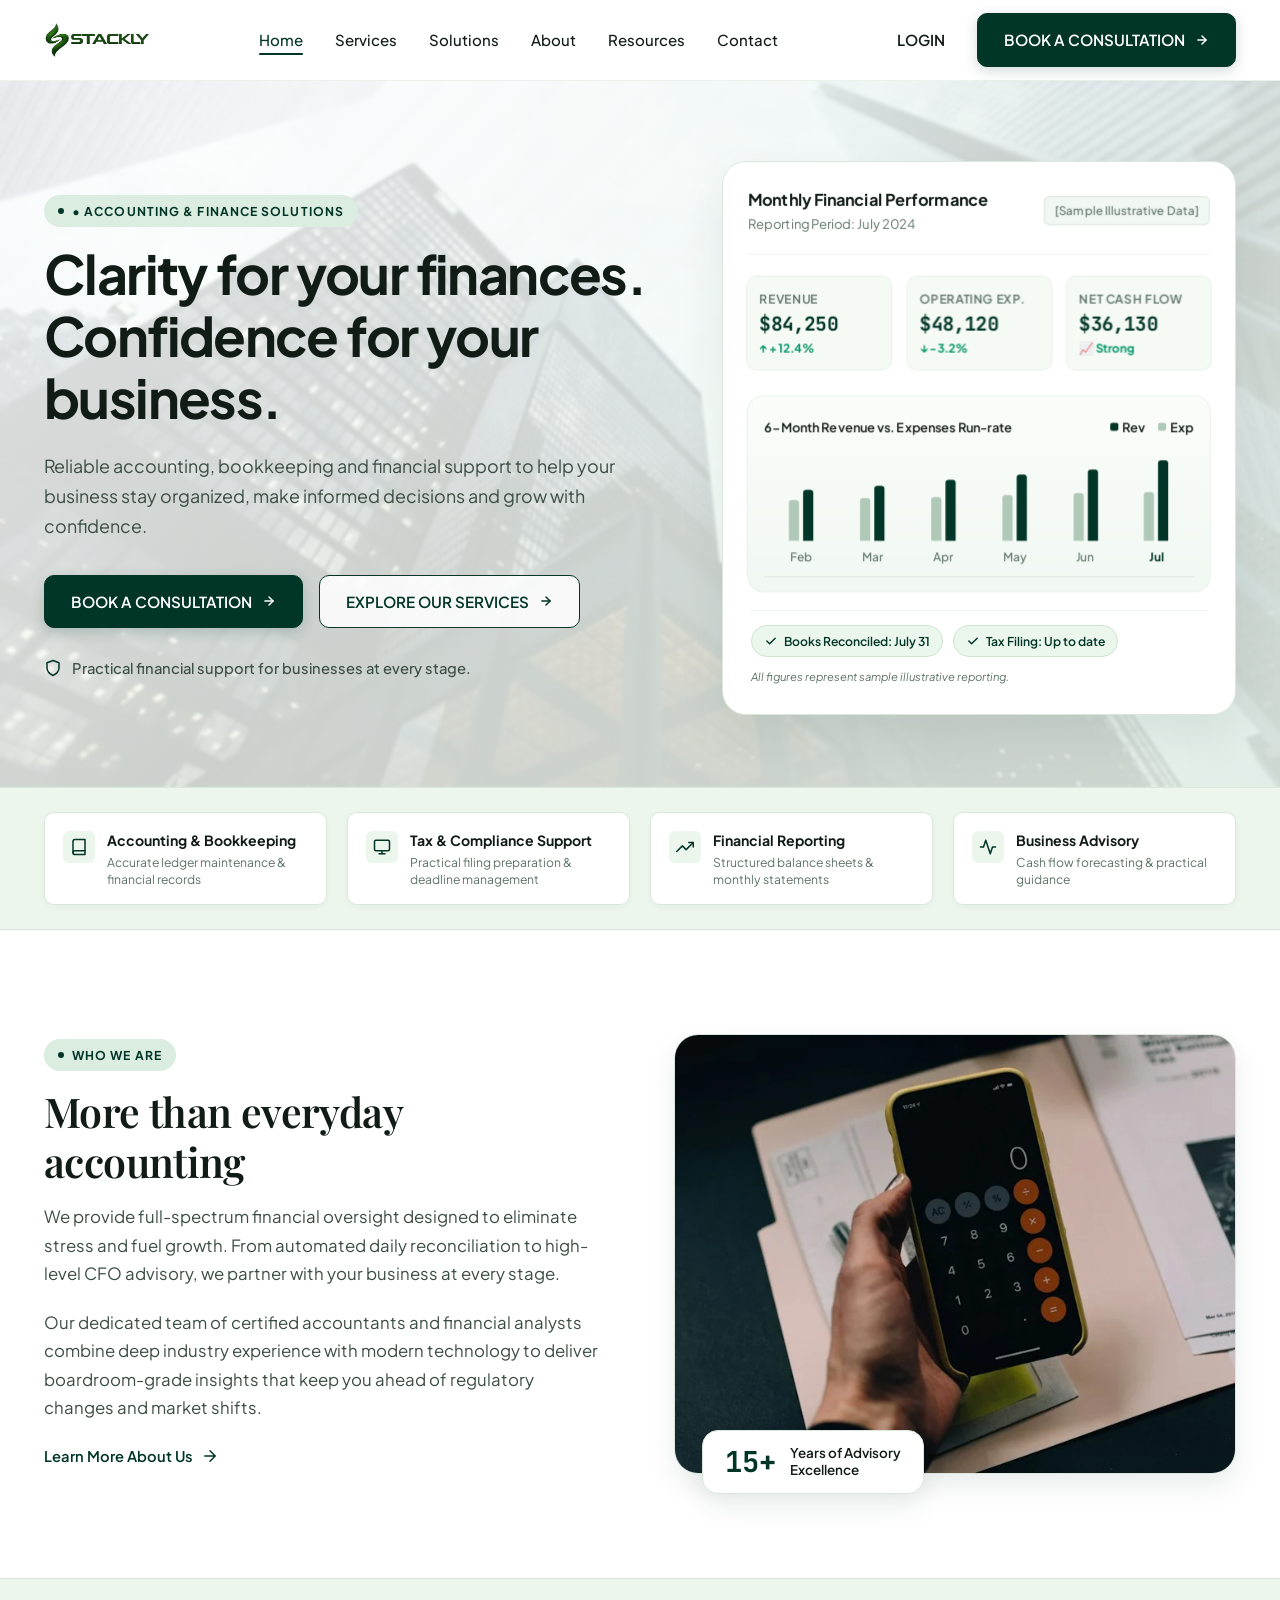
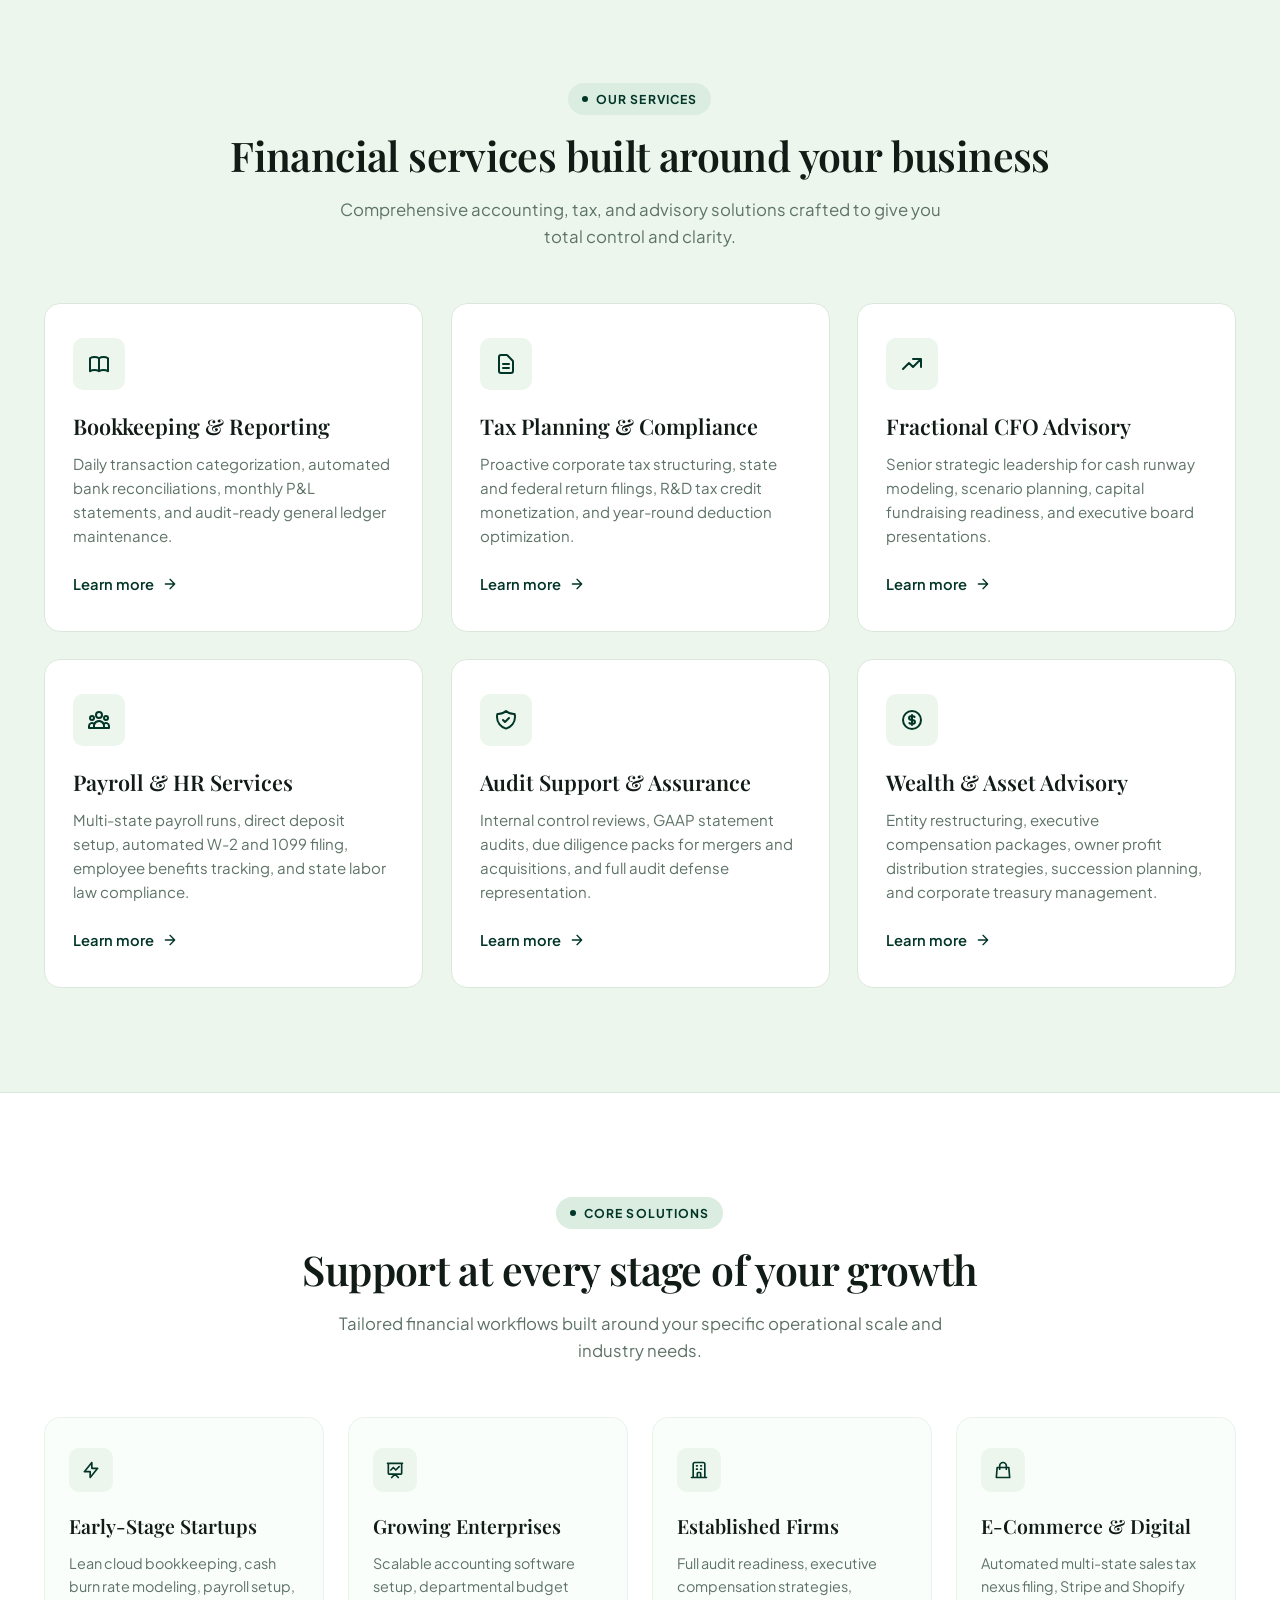
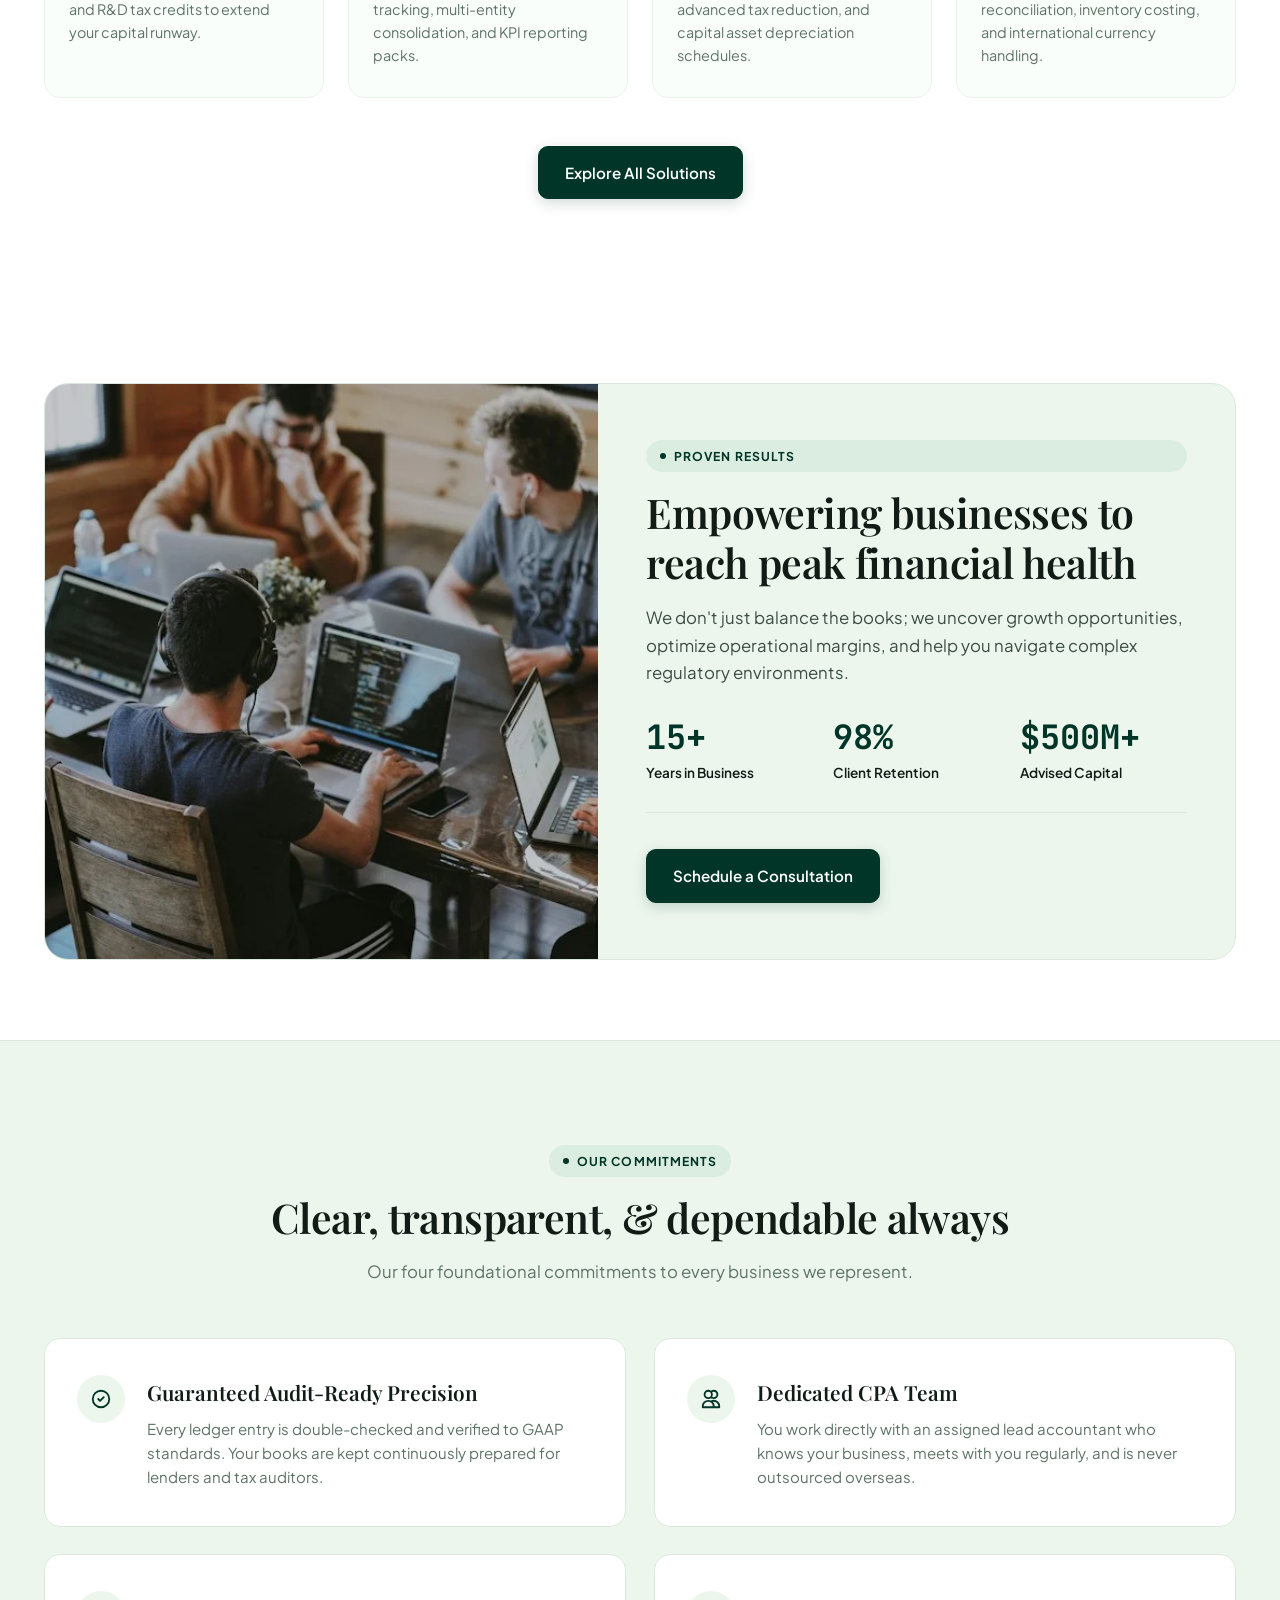
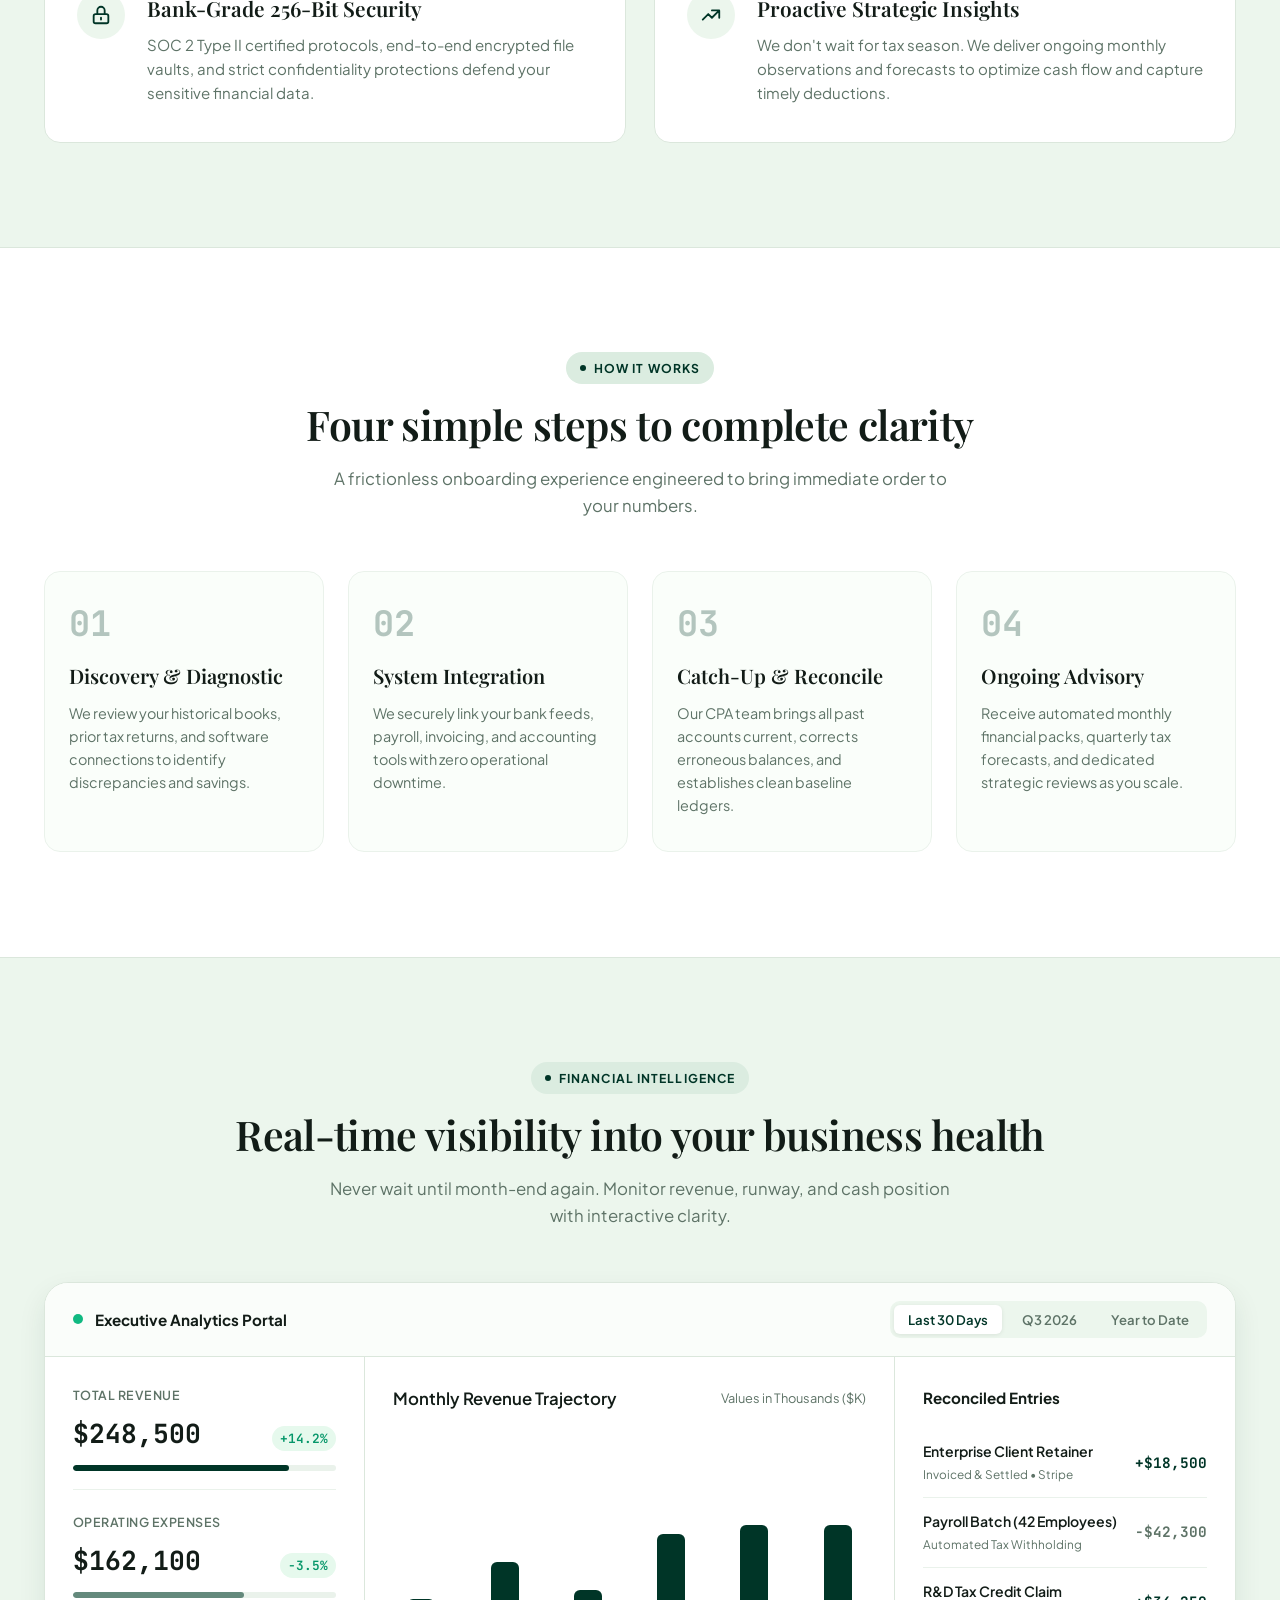
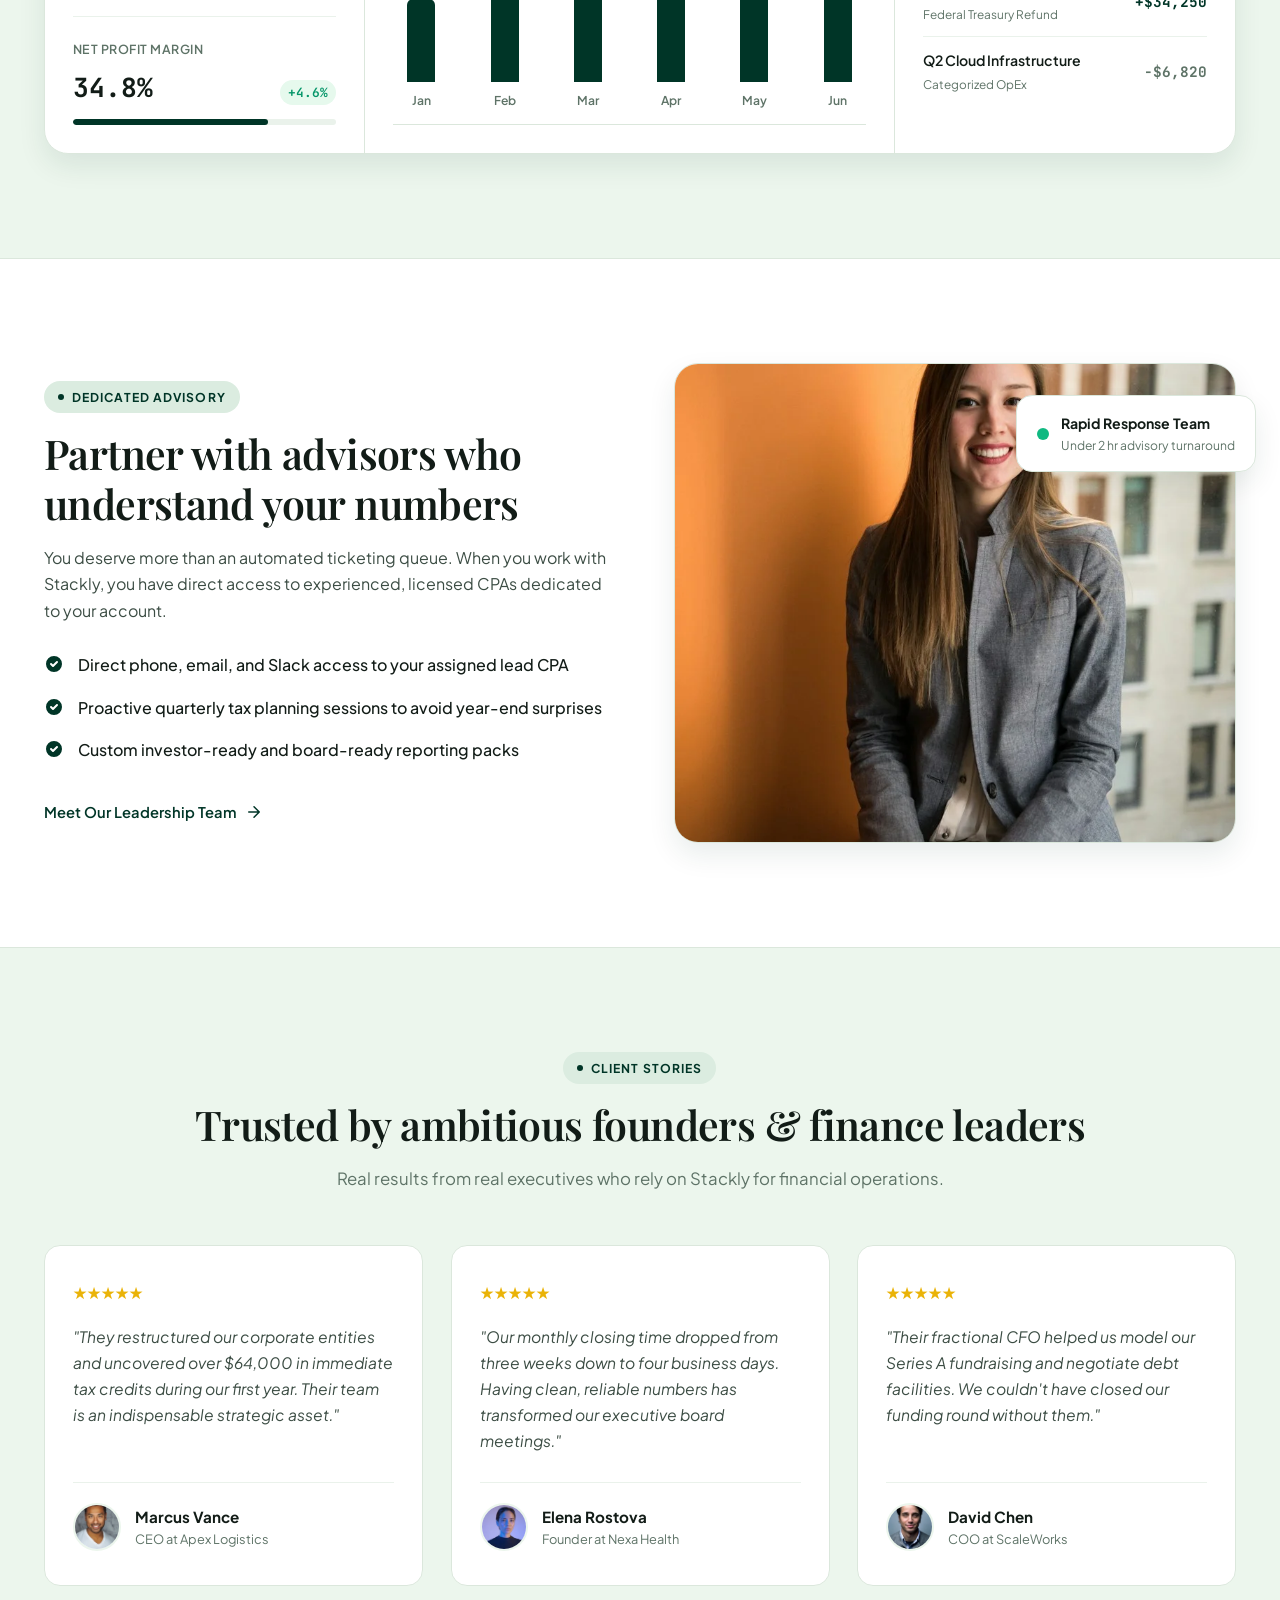
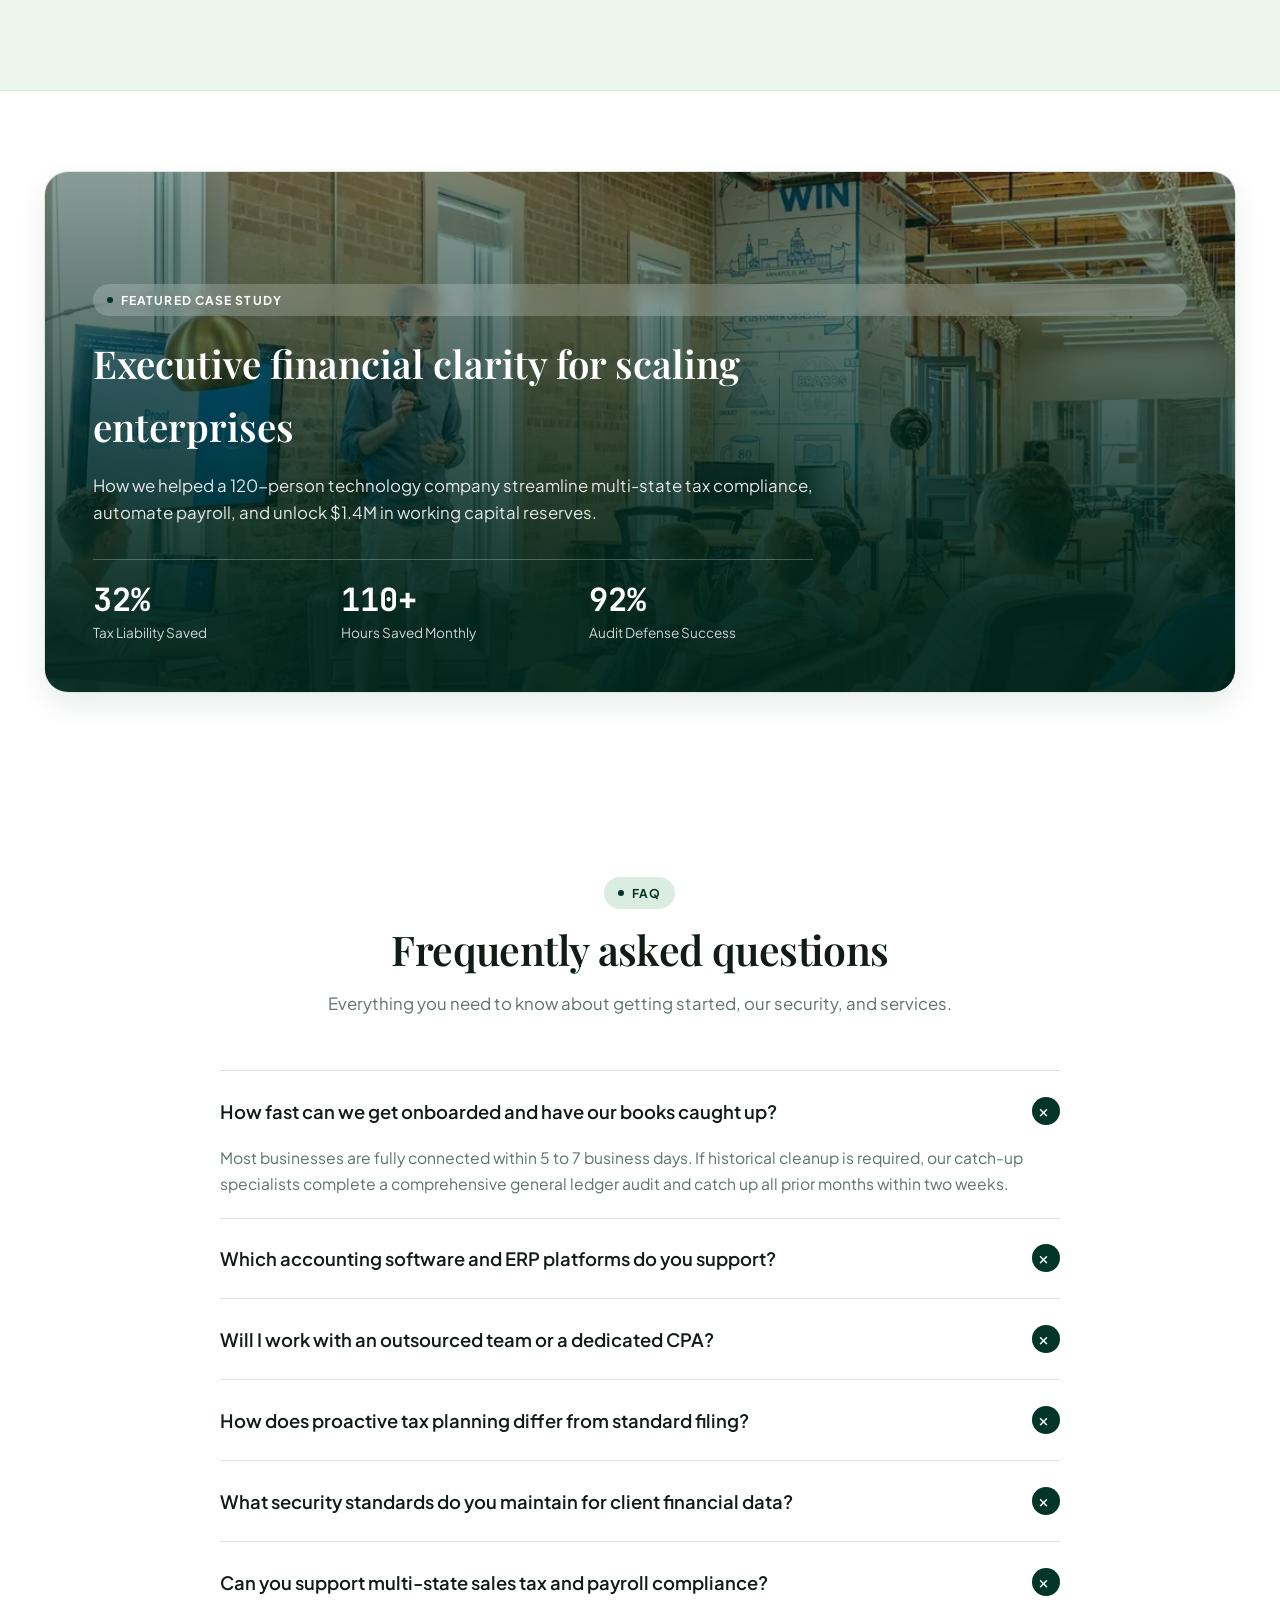
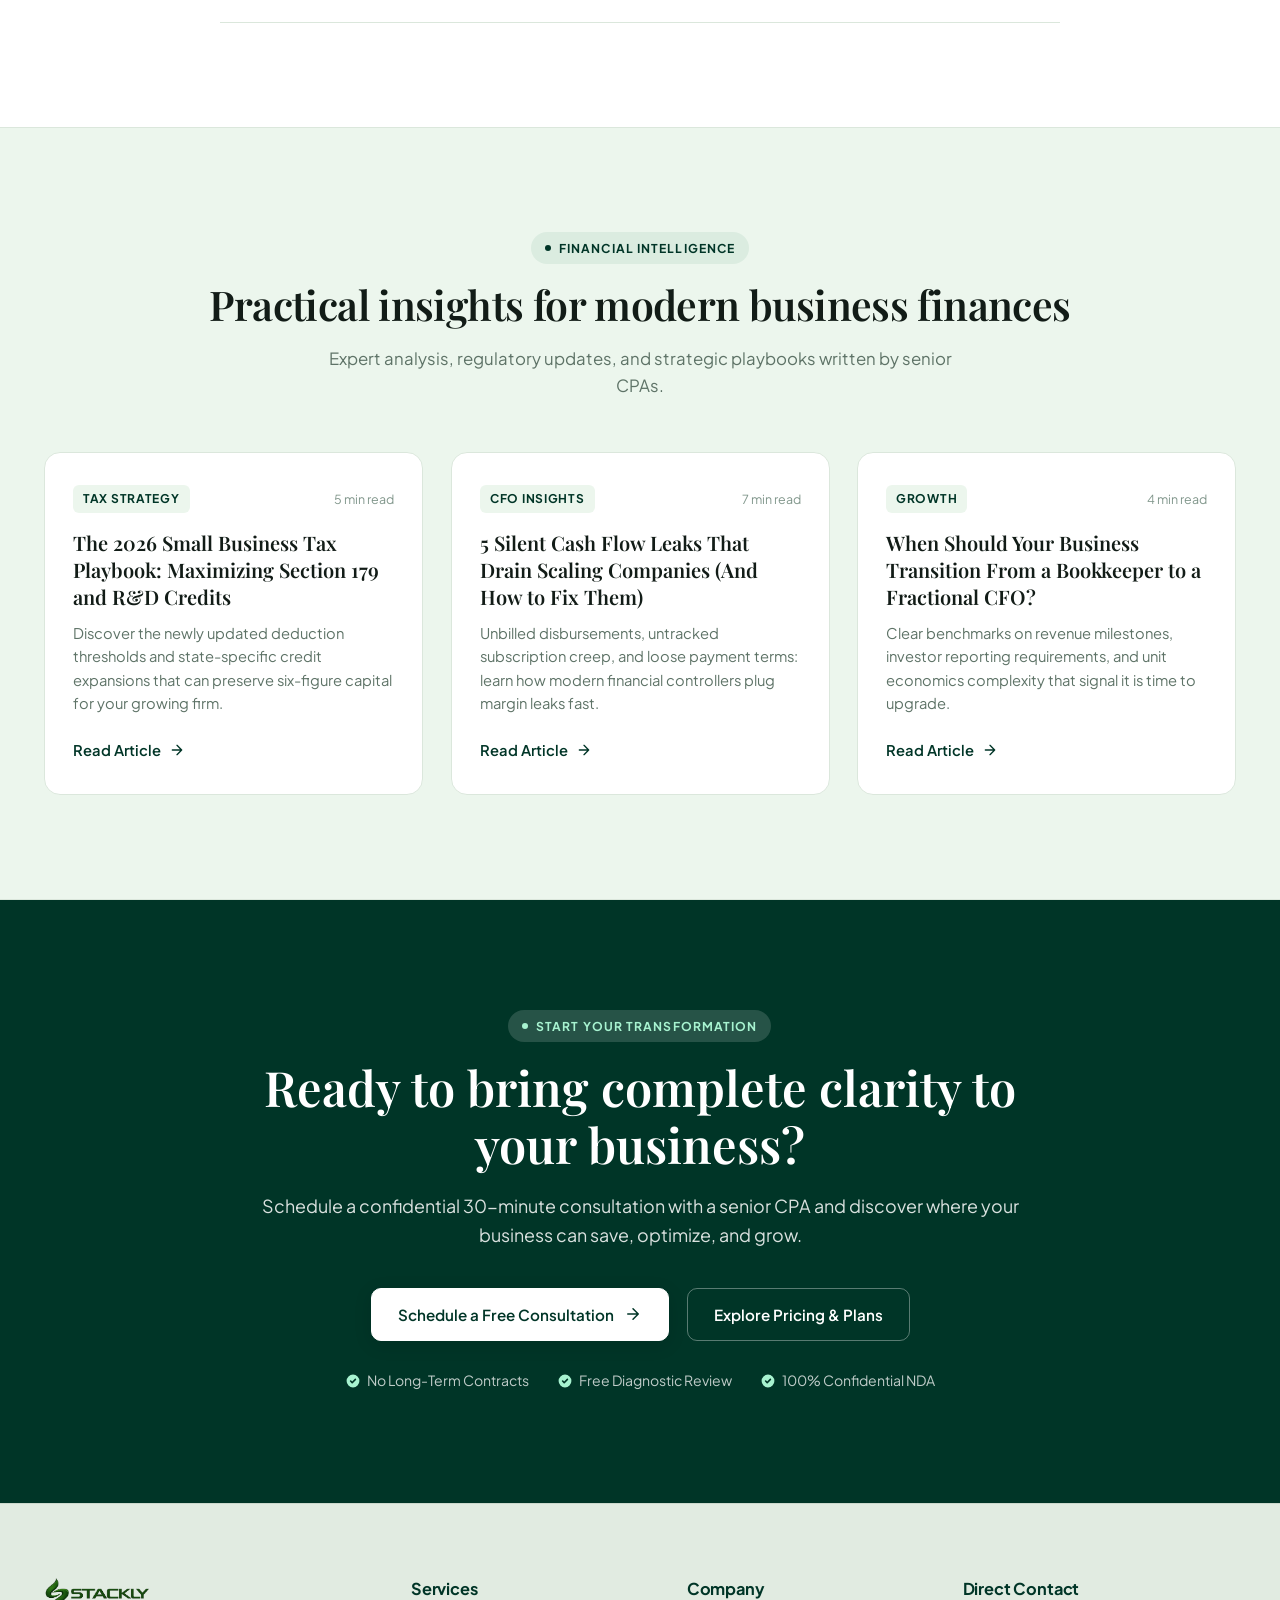
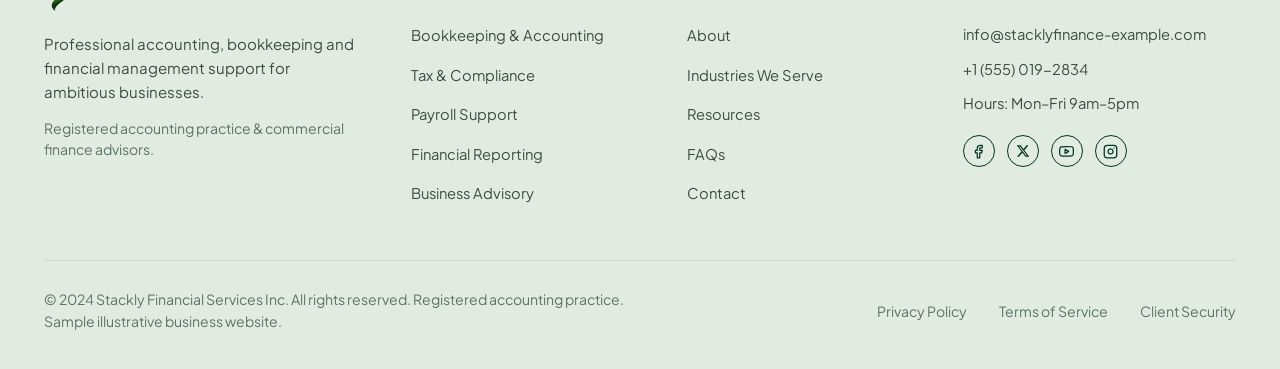
==== commit 5719ab34: "Add files via upload" ====
--- a/index.html
+++ b/index.html
@@ -13,7 +13,6 @@
   <link rel="stylesheet" href="css/responsive.css">
 </head>
 <body>
-
     <!-- ==========================================================================
        Header & Navigation
        ========================================================================== -->
@@ -1214,9 +1213,9 @@
                 <path d="M18 2h-3a5 5 0 0 0-5 5v3H7v4h3v8h4v-8h3l1-4h-4V7a1 1 0 0 1 1-1h3z"/>
               </svg>
             </a>
-            <a href="404.html" class="footer-social-icon" aria-label="Twitter">
-              <svg width="15" height="15" viewBox="0 0 24 24" fill="none" stroke="currentColor" stroke-width="2" stroke-linecap="round" stroke-linejoin="round">
-                <path d="M22 4s-.7 2.1-2 3.4c1.6 10-9.4 17.3-18 11.6 2.2.1 4.4-.6 6-2C3 15.5.5 9.6 3 5c2.2 2.6 5.6 4.1 9 4-.9-4.2 4-6.6 7-3.8 1.1 0 3-1.2 3-1.2z"/>
+            <a href="404.html" class="footer-social-icon" aria-label="X (formerly Twitter)">
+              <svg width="14" height="14" viewBox="0 0 24 24" fill="currentColor">
+                <path d="M18.244 2.25h3.308l-7.227 8.26 8.502 11.24H16.17l-5.214-6.817L4.99 21.75H1.68l7.73-8.835L1.254 2.25H8.08l4.713 6.231zm-1.161 17.52h1.833L7.084 4.126H5.117z"/>
               </svg>
             </a>
             <a href="404.html" class="footer-social-icon" aria-label="YouTube">
--- a/css/responsive.css
+++ b/css/responsive.css
@@ -290,6 +290,7 @@
   .nav-container {
     width: 100%;
     max-width: 100%;
+    height: 68px;
   }
 
   .nav-links {
@@ -672,6 +673,11 @@
 
   .admin-charts-grid {
     grid-template-columns: 1fr !important;
+  }
+
+  .admin-billing-kpi-grid {
+    grid-template-columns: repeat(auto-fit, minmax(220px, 1fr)) !important;
+    gap: 14px !important;
   }
 }
 
@@ -1424,6 +1430,32 @@
     margin-bottom: 16px !important;
   }
 
+  .admin-billing-kpi-grid {
+    grid-template-columns: 1fr !important;
+    gap: 12px !important;
+    width: 100% !important;
+    max-width: 100% !important;
+    margin-bottom: 18px !important;
+  }
+
+  .admin-billing-kpi-grid .kpi-card {
+    padding: 14px 16px !important;
+    width: 100% !important;
+    max-width: 100% !important;
+    box-sizing: border-box !important;
+    min-width: 0 !important;
+  }
+
+  .admin-billing-kpi-grid .kpi-value {
+    font-size: 1.45rem !important;
+  }
+
+  .admin-settings-grid,
+  .user-settings-grid {
+    grid-template-columns: 1fr !important;
+    gap: 14px !important;
+  }
+
   .admin-card {
     padding: 16px 14px !important;
     border-radius: 12px !important;
@@ -1442,18 +1474,36 @@
 
   .practice-chart-wrapper {
     height: 160px !important;
-    gap: 4px !important;
+    gap: 6px !important;
     padding-top: 10px !important;
     width: 100% !important;
     max-width: 100% !important;
     box-sizing: border-box !important;
-    overflow-x: auto !important;
-    -webkit-overflow-scrolling: touch !important;
+    overflow-x: hidden !important;
+    display: flex !important;
+    justify-content: space-between !important;
+  }
+
+  .practice-col-group {
+    flex: 1 !important;
+    min-width: 0 !important;
+    display: flex !important;
+    flex-direction: column !important;
+    align-items: center !important;
+    justify-content: flex-end !important;
+    height: 100% !important;
+    position: relative !important;
   }
 
   .practice-bar-container {
-    min-width: 0 !important;
-    flex: 1 !important;
+    width: 18px !important;
+    max-width: 22px !important;
+  }
+
+  .practice-month-name {
+    font-size: 0.72rem !important;
+    margin-top: 8px !important;
+    white-space: nowrap !important;
   }
 
   .practice-bar {
@@ -1472,15 +1522,48 @@
   }
 
   .admin-table {
-    min-width: 540px !important;
+    min-width: 720px !important;
     width: 100% !important;
   }
 
   .admin-table th,
   .admin-table td {
-    padding: 10px 10px !important;
+    padding: 10px 12px !important;
     font-size: 0.78rem !important;
     white-space: nowrap !important;
+  }
+
+  .admin-table th:first-child,
+  .admin-table td:first-child {
+    min-width: 195px !important;
+  }
+
+  .admin-table th:nth-child(2),
+  .admin-table td:nth-child(2) {
+    min-width: 180px !important;
+  }
+
+  .practitioner-name-cell,
+  .client-name-cell,
+  .admin-table td:first-child > div {
+    display: flex !important;
+    align-items: center !important;
+    gap: 10px !important;
+    min-width: max-content !important;
+    white-space: nowrap !important;
+  }
+
+  .practitioner-avatar-img {
+    width: 32px !important;
+    height: 32px !important;
+    flex-shrink: 0 !important;
+    border-radius: 50% !important;
+    object-fit: cover !important;
+  }
+
+  .practitioner-name {
+    white-space: nowrap !important;
+    font-weight: 600 !important;
   }
 
   .btn-new-client {
@@ -1491,8 +1574,8 @@
 
   /* Nav logo sizing for small screens */
   .brand-logo-img {
-    height: 32px;
-    max-width: 130px;
+    height: 38px;
+    max-width: 165px;
   }
 
   .nav-container {
@@ -1975,10 +2058,48 @@
     padding: 0 14px;
   }
 
+
   .deadline-item {
-    padding: 10px 12px;
-    gap: 10px;
-  }
+    display: grid !important;
+    grid-template-columns: 44px 1fr !important;
+    grid-template-areas:
+      "date info"
+      ". pill" !important;
+    gap: 8px 12px !important;
+    align-items: start !important;
+    padding: 12px 12px !important;
+  }
+
+  .deadline-date-box {
+    grid-area: date !important;
+  }
+
+  .deadline-info {
+    grid-area: info !important;
+    min-width: 0 !important;
+  }
+
+  .deadline-name {
+    font-size: 0.88rem !important;
+    line-height: 1.3 !important;
+    margin-bottom: 3px !important;
+  }
+
+  .deadline-desc {
+    font-size: 0.76rem !important;
+    line-height: 1.4 !important;
+  }
+
+  .deadline-item .status-pill {
+    grid-area: pill !important;
+    justify-self: start !important;
+    align-self: start !important;
+    width: fit-content !important;
+    margin-top: 2px !important;
+    padding: 5px 10px !important;
+    font-size: 0.72rem !important;
+  }
+
 
   .statement-card {
     padding: 18px;
@@ -2010,6 +2131,20 @@
   .admin-card {
     padding: 14px;
     border-radius: 12px;
+  }
+
+  .admin-billing-kpi-grid {
+    grid-template-columns: 1fr !important;
+    gap: 10px !important;
+    margin-bottom: 14px !important;
+  }
+
+  .admin-billing-kpi-grid .kpi-card {
+    padding: 12px !important;
+  }
+
+  .admin-billing-kpi-grid .kpi-value {
+    font-size: 1.35rem !important;
   }
 
   .practice-chart-wrapper {
@@ -2032,19 +2167,19 @@
 
   /* Nav */
   .brand-logo-img {
-    height: 28px;
-    max-width: 120px;
+    height: 38px;
+    max-width: 160px;
   }
 
   .nav-container {
-    height: 60px;
-    gap: 10px;
+    height: 64px;
+    gap: 12px;
   }
 
   .nav-links {
-    top: 60px;
-    height: calc(100vh - 60px);
-    height: calc(100dvh - 60px);
+    top: 64px;
+    height: calc(100vh - 64px);
+    height: calc(100dvh - 64px);
     padding: 24px 18px 36px;
     gap: 16px;
   }
@@ -2062,6 +2197,23 @@
 @media (max-width: 360px) {
   :root {
     --container-padding: 12px;
+  }
+
+  /* Nav for extra small screens */
+  .brand-logo-img {
+    height: 36px;
+    max-width: 145px;
+  }
+
+  .nav-container {
+    height: 62px;
+    gap: 8px;
+  }
+
+  .nav-links {
+    top: 62px;
+    height: calc(100vh - 62px);
+    height: calc(100dvh - 62px);
   }
 
   .hero-title {
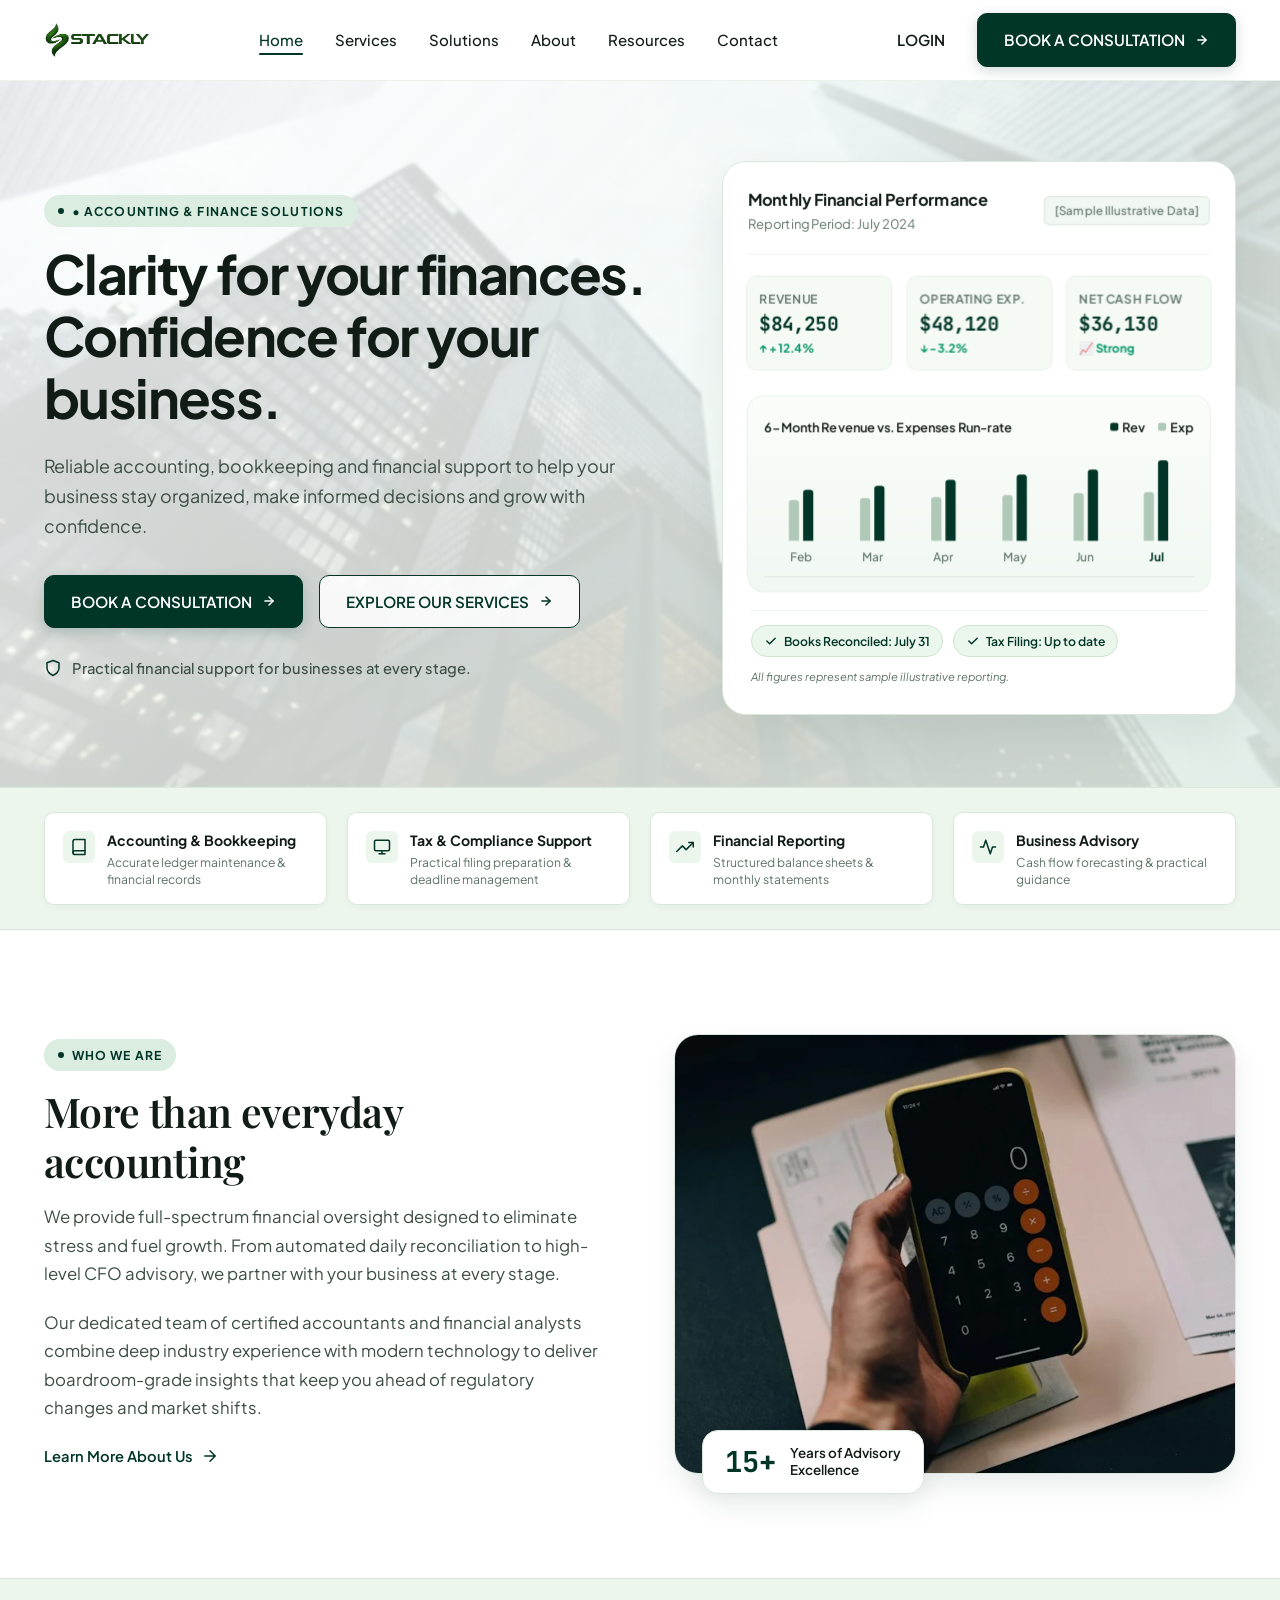
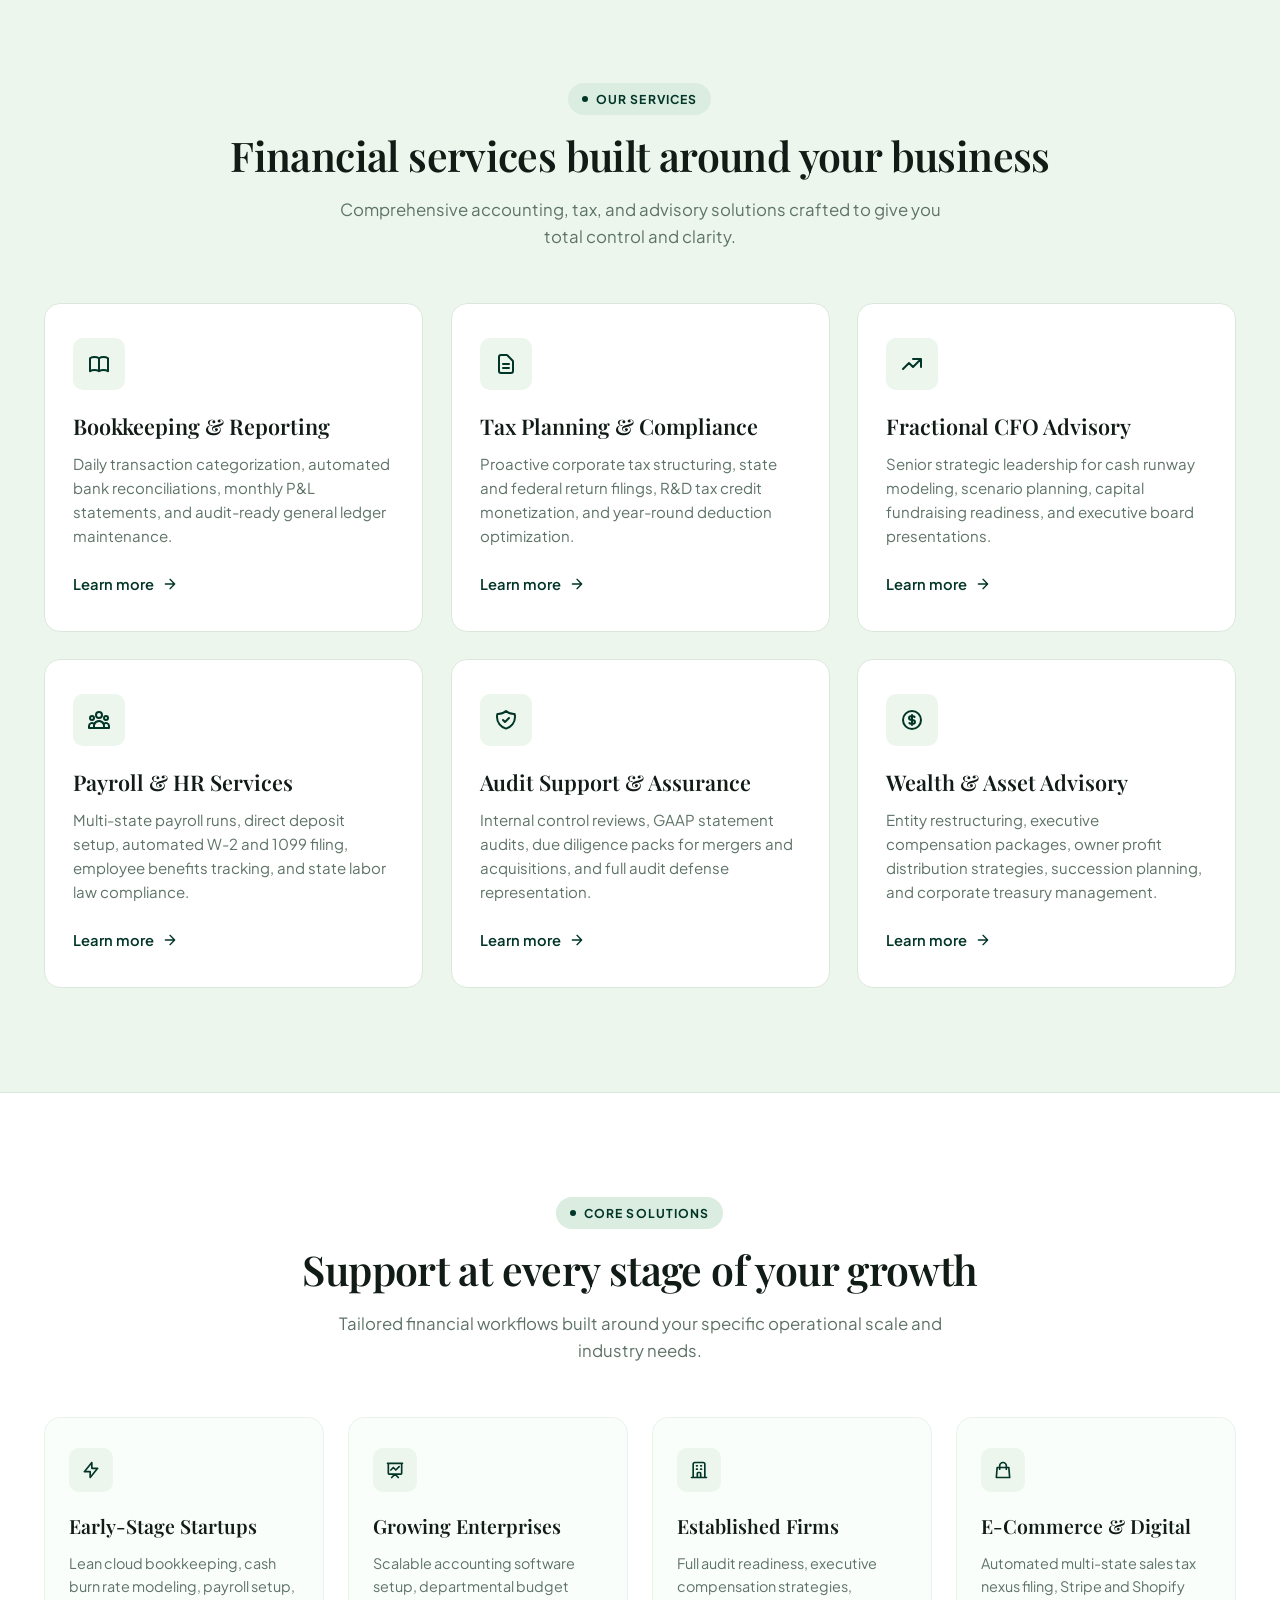
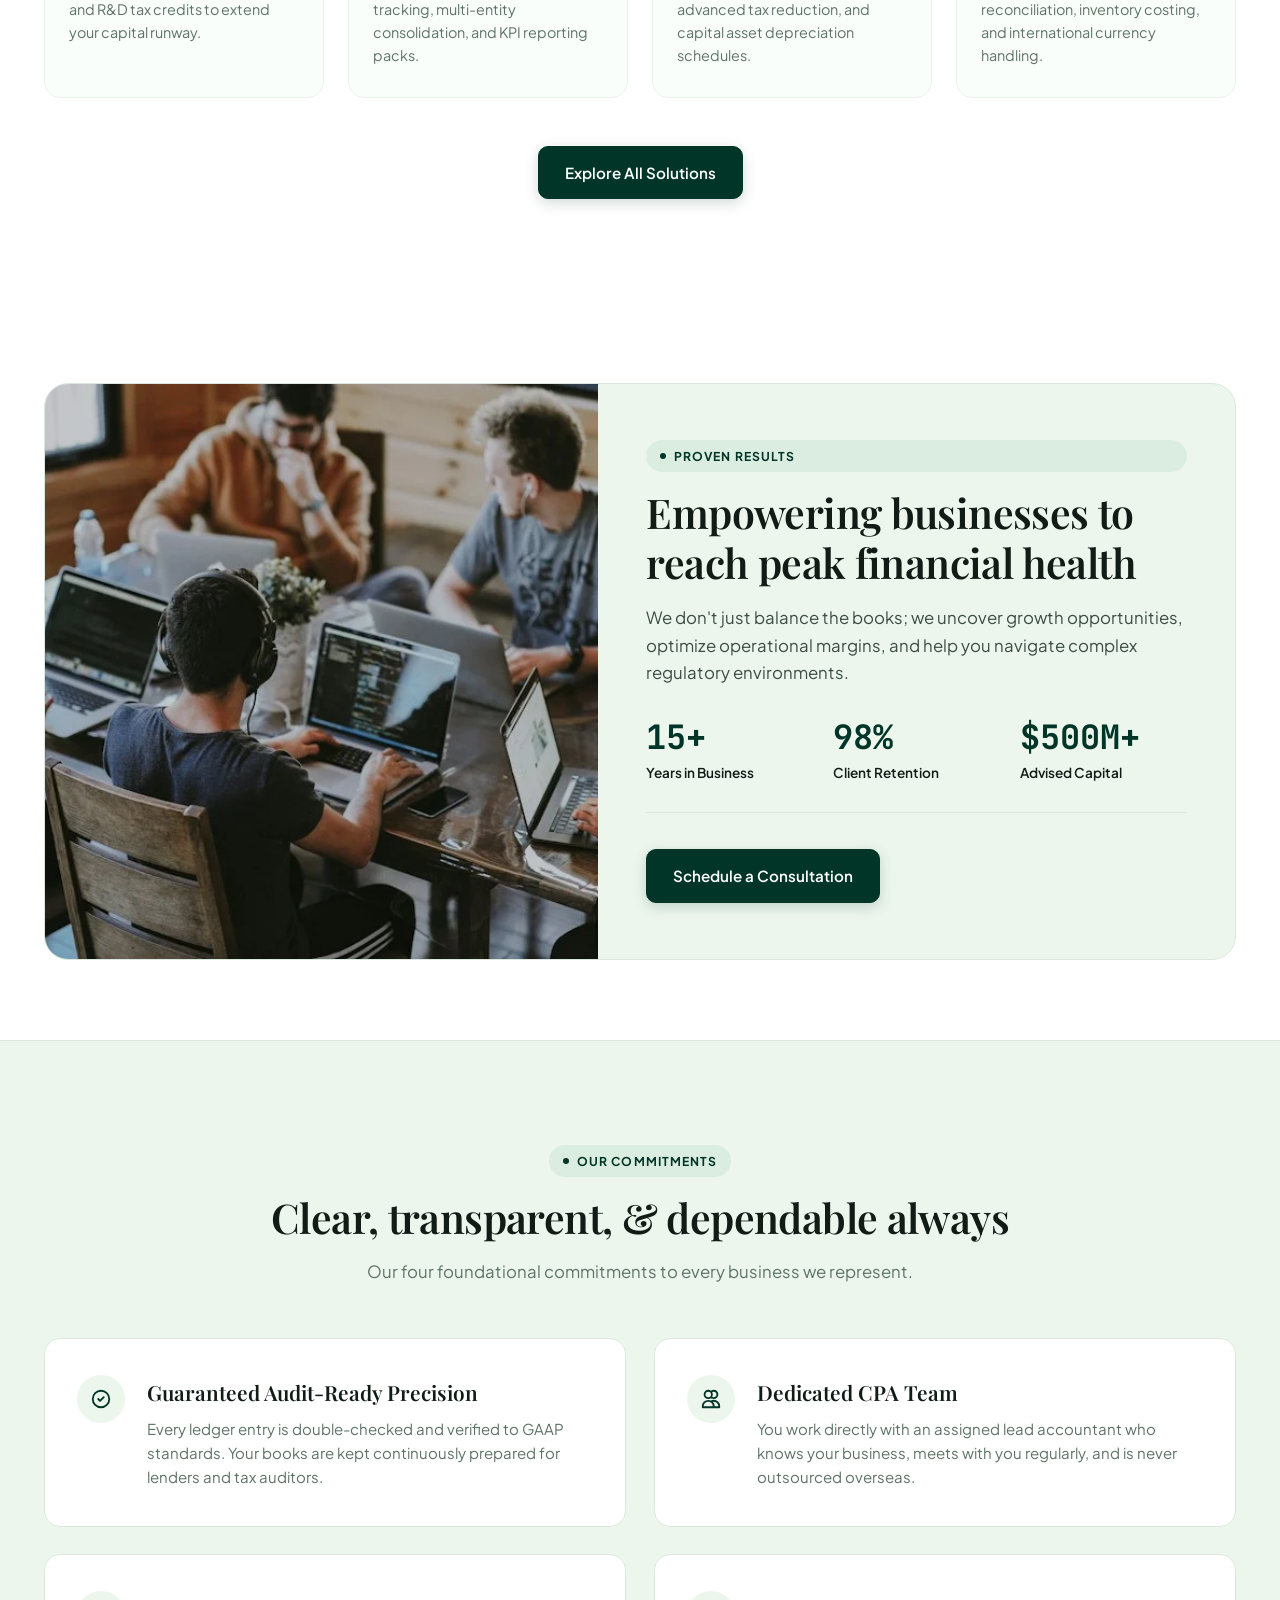
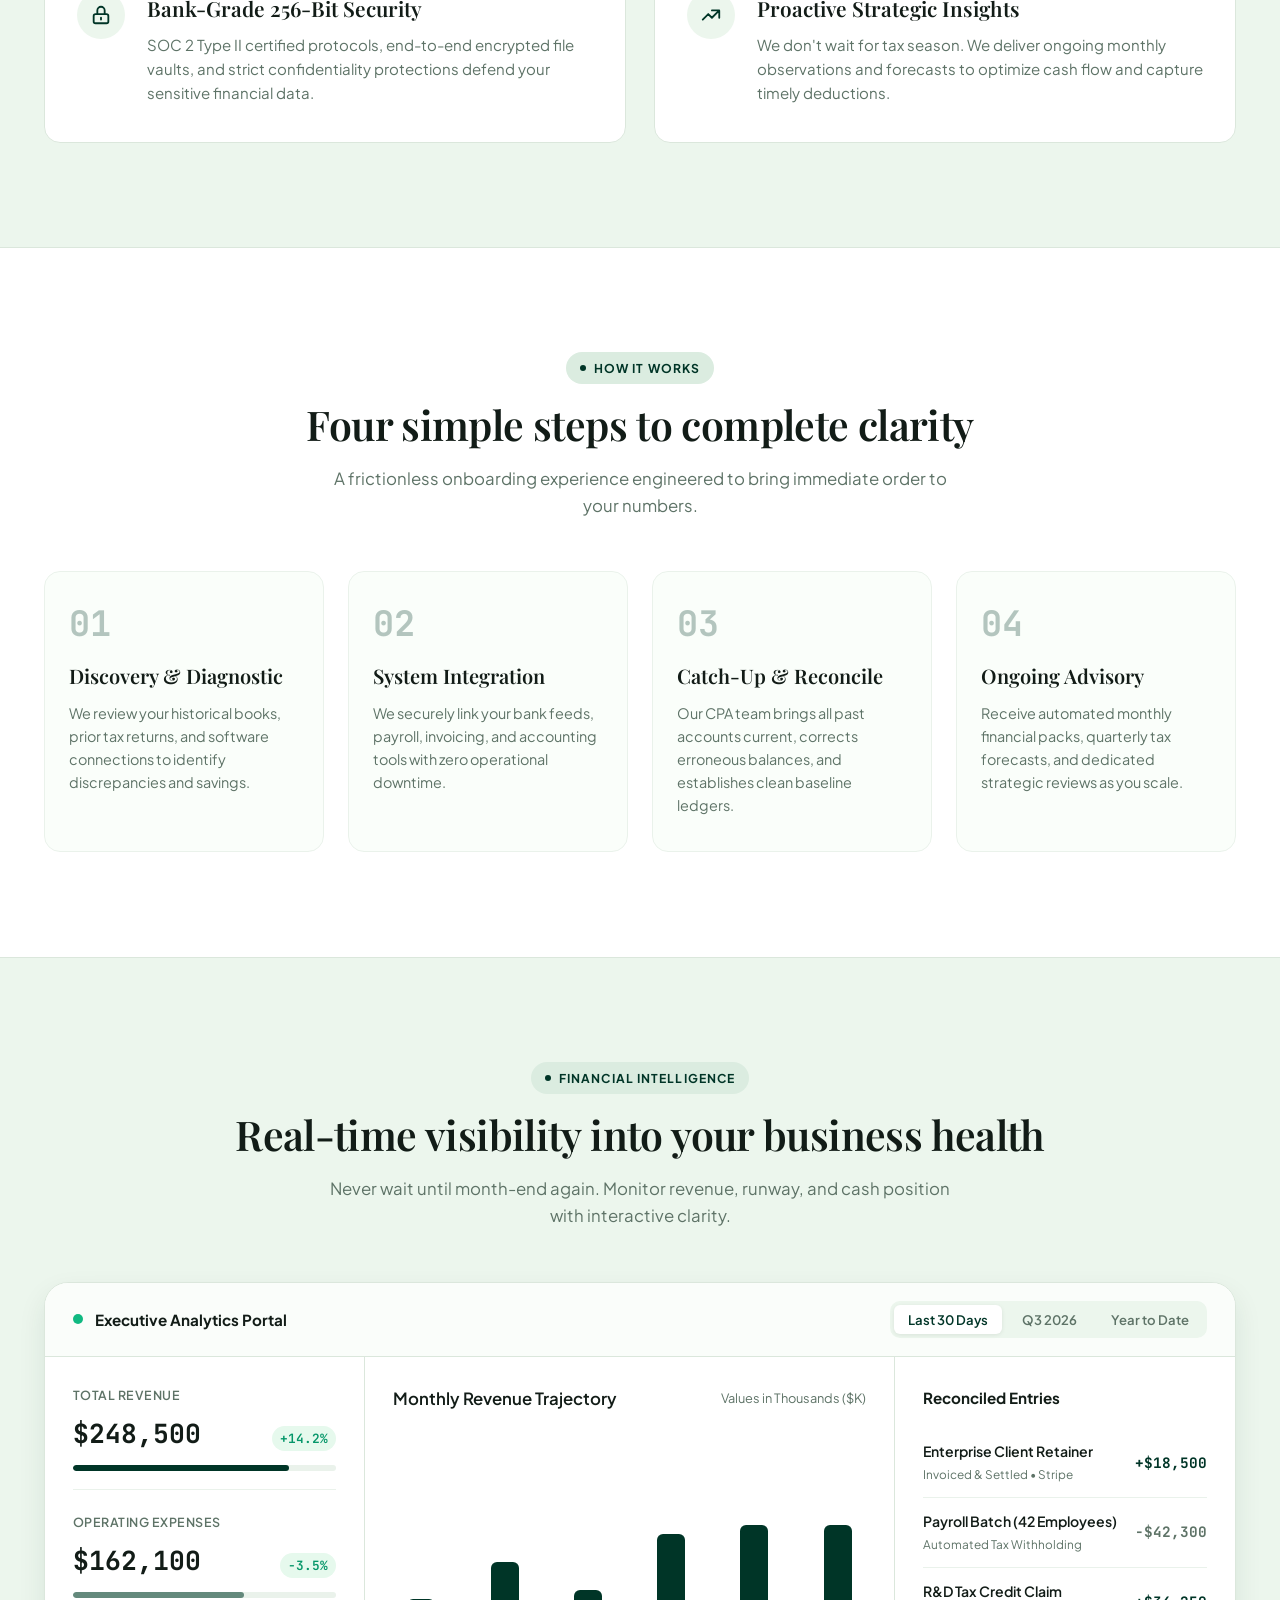
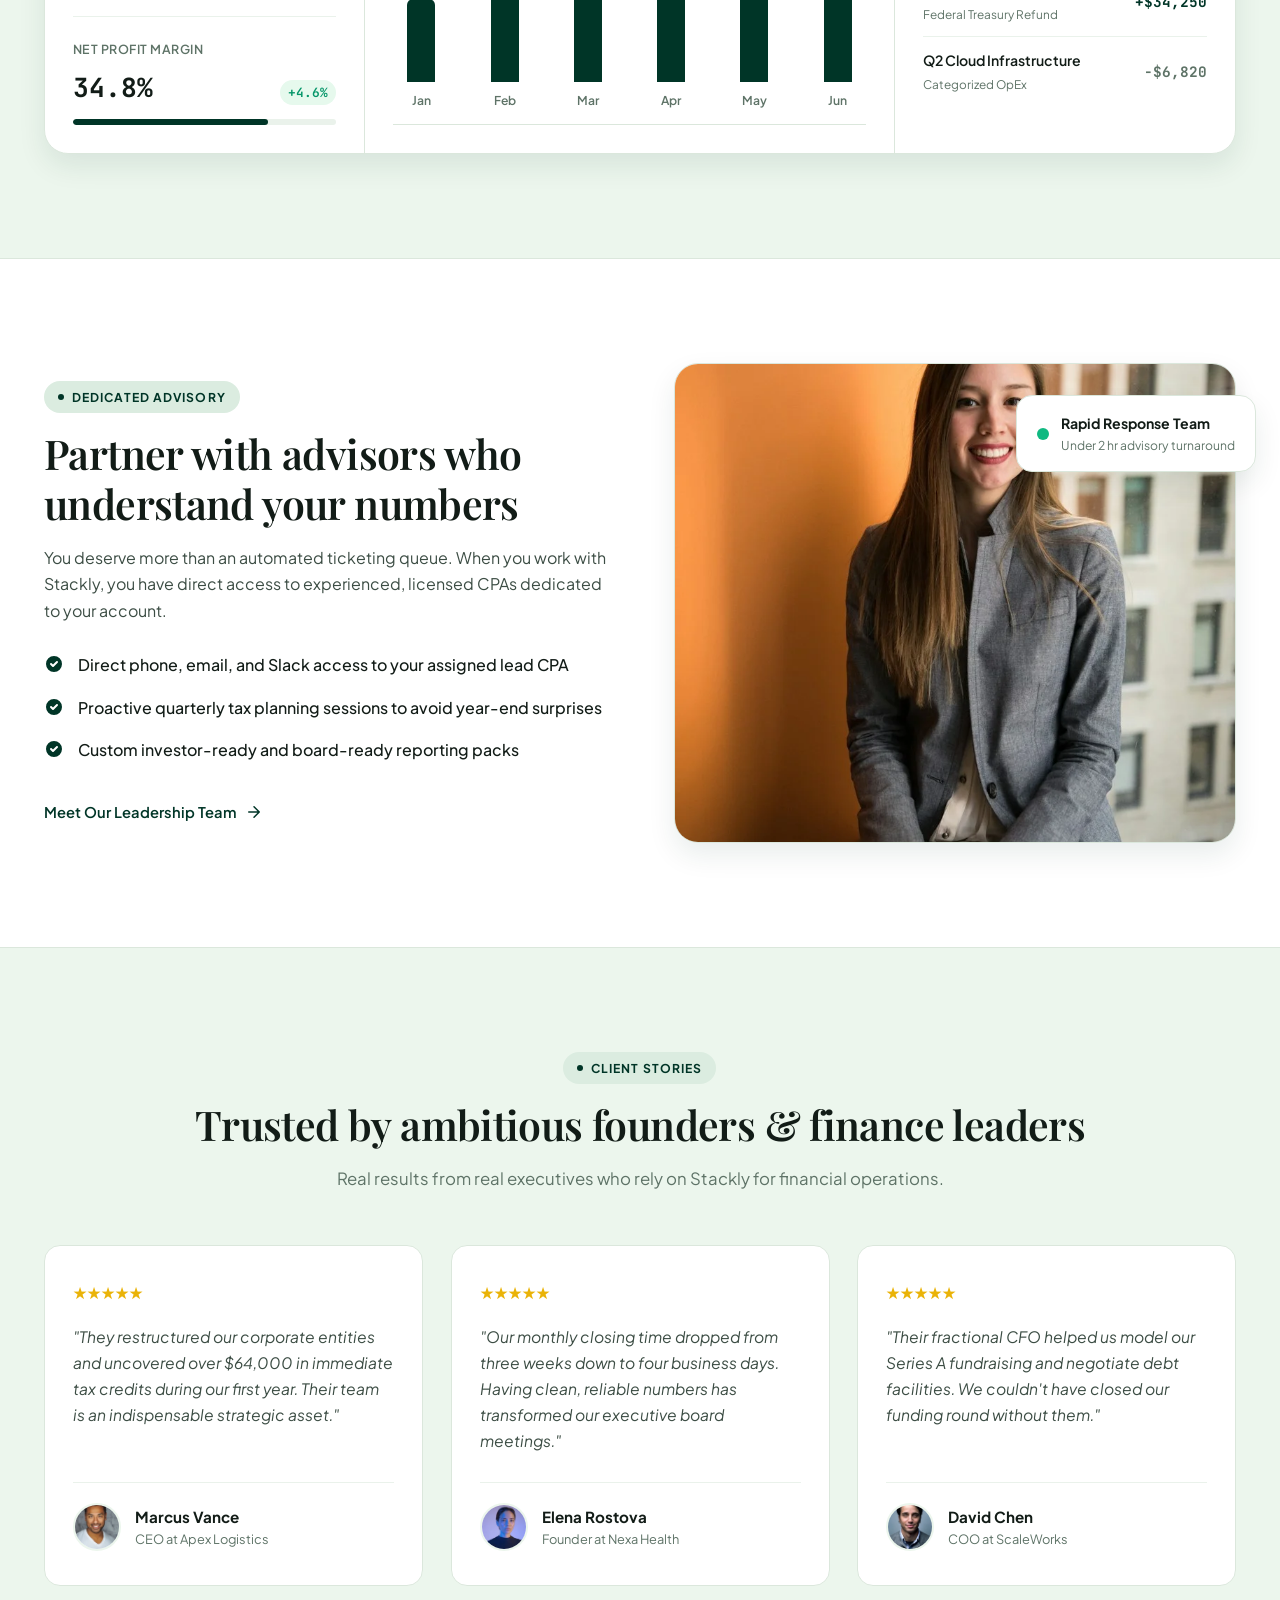
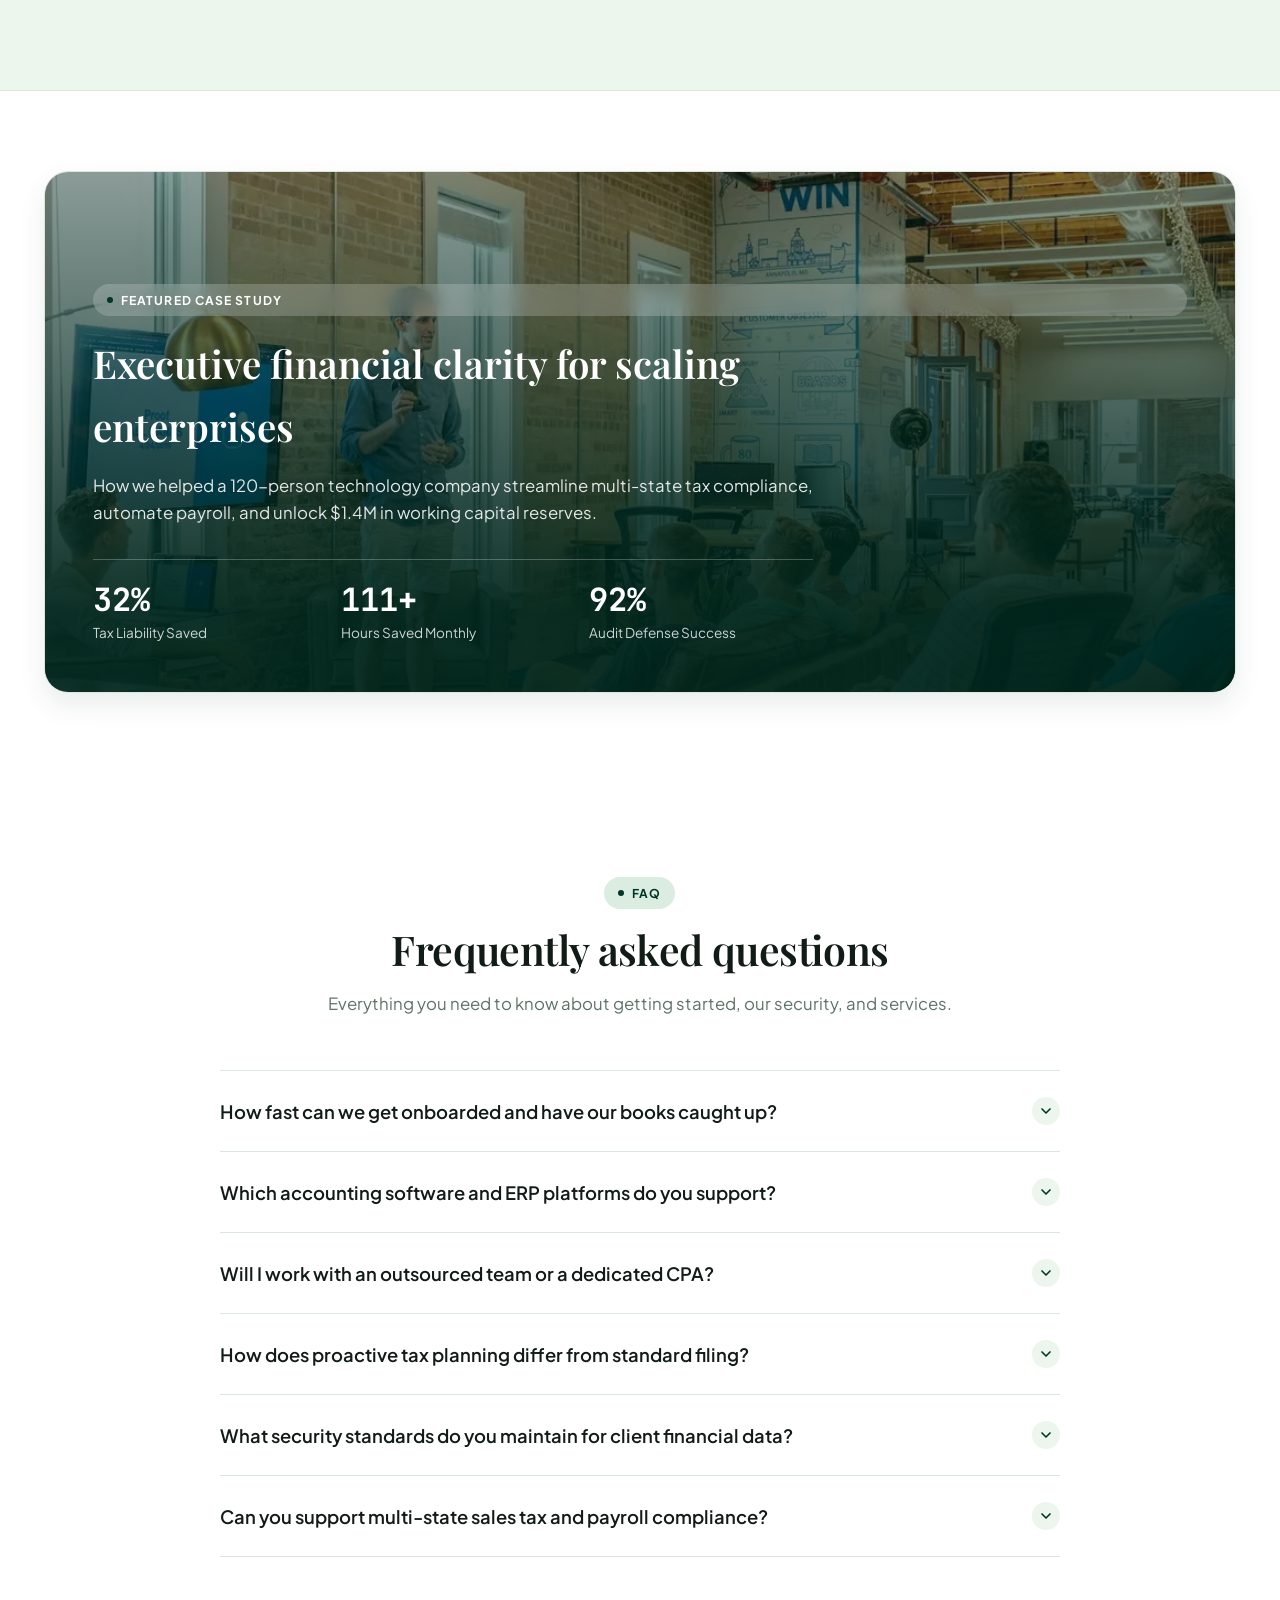
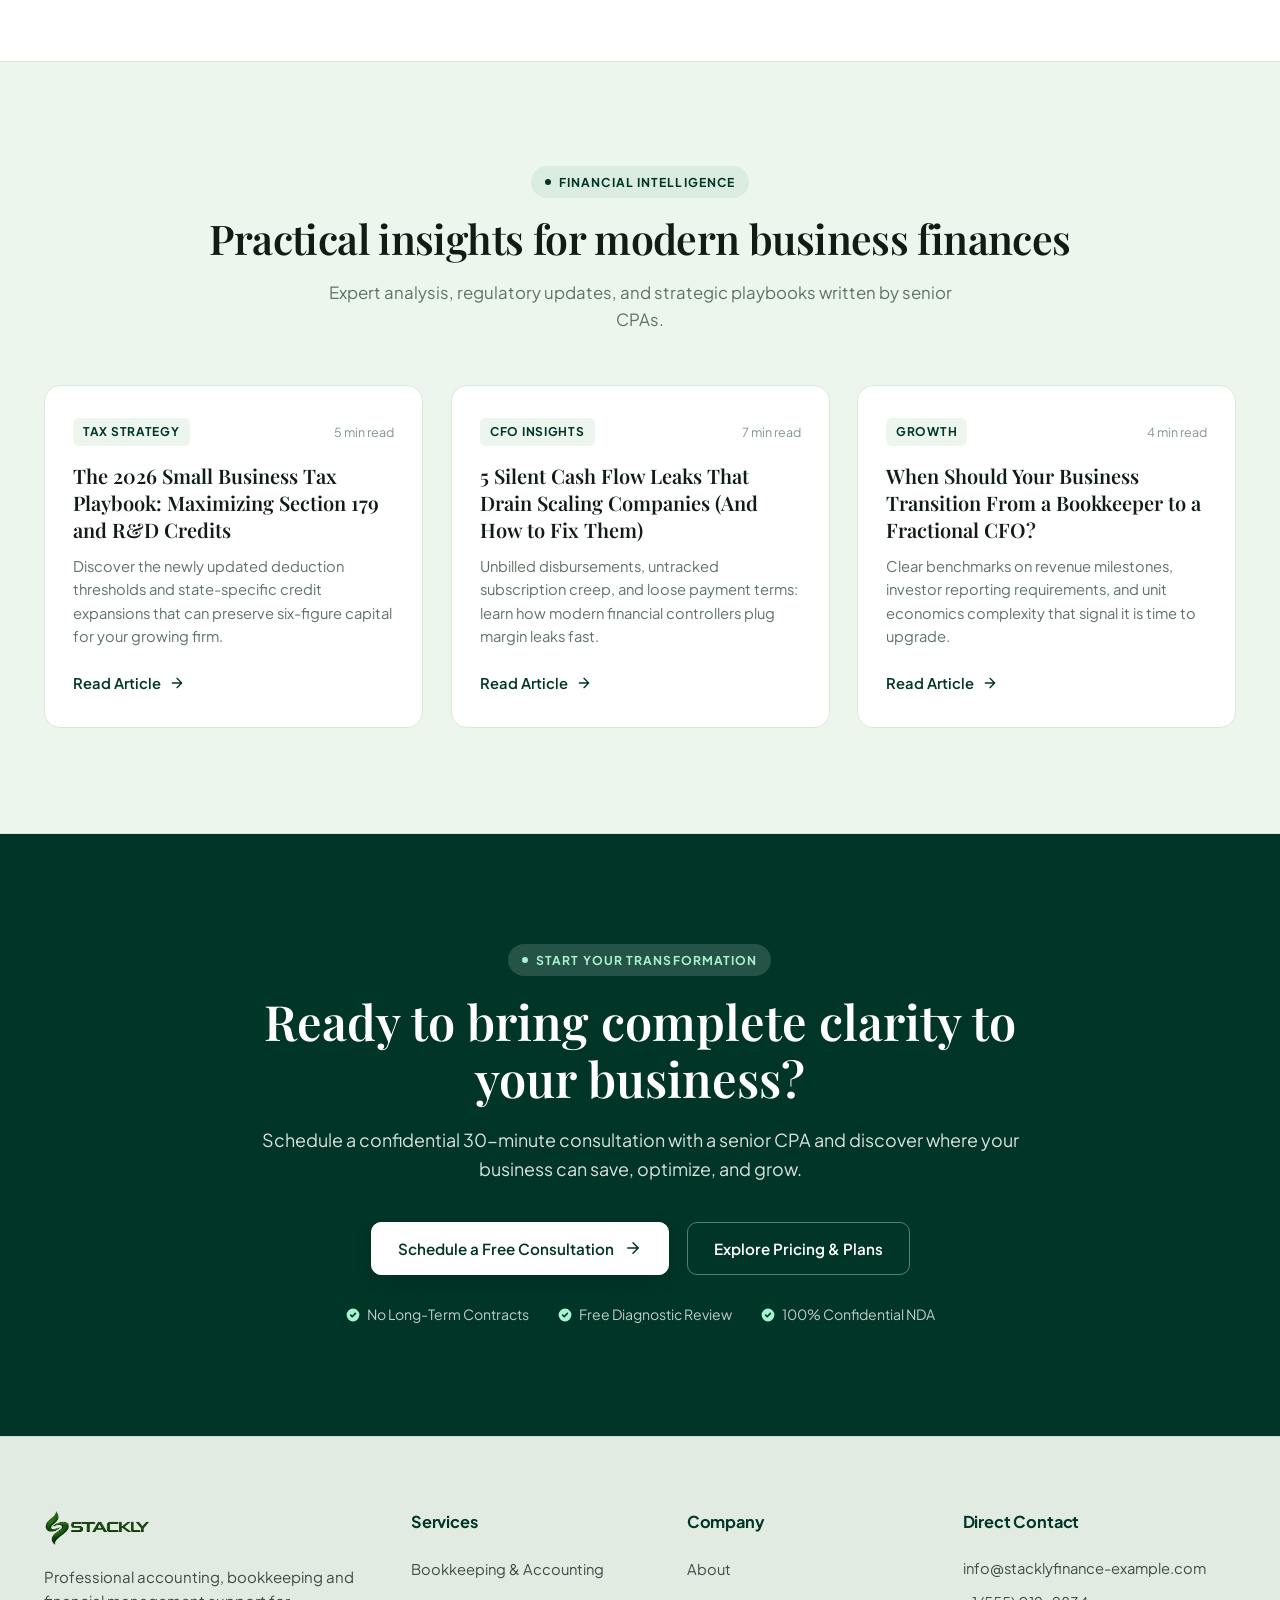
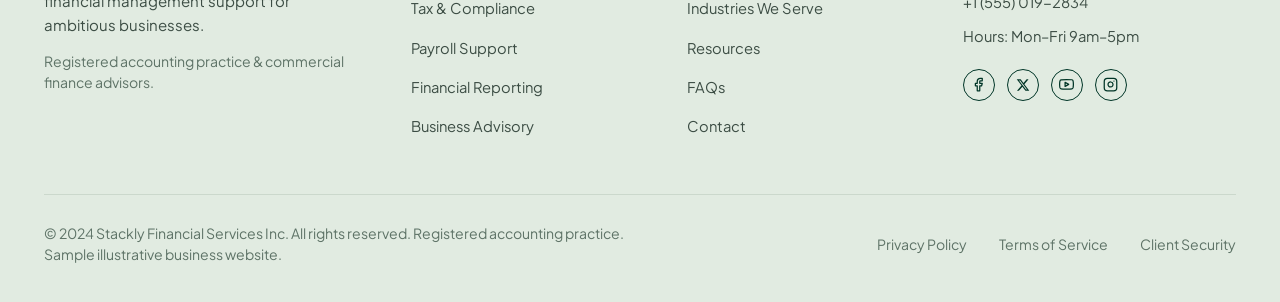
==== commit 70f36c2d: "Add files via upload" ====
--- a/index.html
+++ b/index.html
@@ -972,7 +972,15 @@
         <div class="faq-item reveal">
           <button class="faq-question-btn" type="button">
             <span>How fast can we get onboarded and have our books caught up?</span>
-            <span class="faq-icon-toggle">+</span>
+            <span class="faq-icon-toggle" aria-hidden="true">
+              <svg class="faq-icon-chevron" width="16" height="16" viewBox="0 0 24 24" fill="none" stroke="currentColor" stroke-width="2.5" stroke-linecap="round" stroke-linejoin="round">
+                <polyline points="6 9 12 15 18 9"></polyline>
+              </svg>
+              <svg class="faq-icon-close" width="16" height="16" viewBox="0 0 24 24" fill="none" stroke="currentColor" stroke-width="2.5" stroke-linecap="round" stroke-linejoin="round">
+                <line x1="18" y1="6" x2="6" y2="18"></line>
+                <line x1="6" y1="6" x2="18" y2="18"></line>
+              </svg>
+            </span>
           </button>
           <div class="faq-answer-panel">
             <p>
@@ -984,7 +992,15 @@
         <div class="faq-item reveal reveal-delay-1">
           <button class="faq-question-btn" type="button">
             <span>Which accounting software and ERP platforms do you support?</span>
-            <span class="faq-icon-toggle">+</span>
+            <span class="faq-icon-toggle" aria-hidden="true">
+              <svg class="faq-icon-chevron" width="16" height="16" viewBox="0 0 24 24" fill="none" stroke="currentColor" stroke-width="2.5" stroke-linecap="round" stroke-linejoin="round">
+                <polyline points="6 9 12 15 18 9"></polyline>
+              </svg>
+              <svg class="faq-icon-close" width="16" height="16" viewBox="0 0 24 24" fill="none" stroke="currentColor" stroke-width="2.5" stroke-linecap="round" stroke-linejoin="round">
+                <line x1="18" y1="6" x2="6" y2="18"></line>
+                <line x1="6" y1="6" x2="18" y2="18"></line>
+              </svg>
+            </span>
           </button>
           <div class="faq-answer-panel">
             <p>
@@ -996,7 +1012,15 @@
         <div class="faq-item reveal reveal-delay-2">
           <button class="faq-question-btn" type="button">
             <span>Will I work with an outsourced team or a dedicated CPA?</span>
-            <span class="faq-icon-toggle">+</span>
+            <span class="faq-icon-toggle" aria-hidden="true">
+              <svg class="faq-icon-chevron" width="16" height="16" viewBox="0 0 24 24" fill="none" stroke="currentColor" stroke-width="2.5" stroke-linecap="round" stroke-linejoin="round">
+                <polyline points="6 9 12 15 18 9"></polyline>
+              </svg>
+              <svg class="faq-icon-close" width="16" height="16" viewBox="0 0 24 24" fill="none" stroke="currentColor" stroke-width="2.5" stroke-linecap="round" stroke-linejoin="round">
+                <line x1="18" y1="6" x2="6" y2="18"></line>
+                <line x1="6" y1="6" x2="18" y2="18"></line>
+              </svg>
+            </span>
           </button>
           <div class="faq-answer-panel">
             <p>
@@ -1008,7 +1032,15 @@
         <div class="faq-item reveal">
           <button class="faq-question-btn" type="button">
             <span>How does proactive tax planning differ from standard filing?</span>
-            <span class="faq-icon-toggle">+</span>
+            <span class="faq-icon-toggle" aria-hidden="true">
+              <svg class="faq-icon-chevron" width="16" height="16" viewBox="0 0 24 24" fill="none" stroke="currentColor" stroke-width="2.5" stroke-linecap="round" stroke-linejoin="round">
+                <polyline points="6 9 12 15 18 9"></polyline>
+              </svg>
+              <svg class="faq-icon-close" width="16" height="16" viewBox="0 0 24 24" fill="none" stroke="currentColor" stroke-width="2.5" stroke-linecap="round" stroke-linejoin="round">
+                <line x1="18" y1="6" x2="6" y2="18"></line>
+                <line x1="6" y1="6" x2="18" y2="18"></line>
+              </svg>
+            </span>
           </button>
           <div class="faq-answer-panel">
             <p>
@@ -1020,7 +1052,15 @@
         <div class="faq-item reveal reveal-delay-1">
           <button class="faq-question-btn" type="button">
             <span>What security standards do you maintain for client financial data?</span>
-            <span class="faq-icon-toggle">+</span>
+            <span class="faq-icon-toggle" aria-hidden="true">
+              <svg class="faq-icon-chevron" width="16" height="16" viewBox="0 0 24 24" fill="none" stroke="currentColor" stroke-width="2.5" stroke-linecap="round" stroke-linejoin="round">
+                <polyline points="6 9 12 15 18 9"></polyline>
+              </svg>
+              <svg class="faq-icon-close" width="16" height="16" viewBox="0 0 24 24" fill="none" stroke="currentColor" stroke-width="2.5" stroke-linecap="round" stroke-linejoin="round">
+                <line x1="18" y1="6" x2="6" y2="18"></line>
+                <line x1="6" y1="6" x2="18" y2="18"></line>
+              </svg>
+            </span>
           </button>
           <div class="faq-answer-panel">
             <p>
@@ -1032,7 +1072,15 @@
         <div class="faq-item reveal reveal-delay-2">
           <button class="faq-question-btn" type="button">
             <span>Can you support multi-state sales tax and payroll compliance?</span>
-            <span class="faq-icon-toggle">+</span>
+            <span class="faq-icon-toggle" aria-hidden="true">
+              <svg class="faq-icon-chevron" width="16" height="16" viewBox="0 0 24 24" fill="none" stroke="currentColor" stroke-width="2.5" stroke-linecap="round" stroke-linejoin="round">
+                <polyline points="6 9 12 15 18 9"></polyline>
+              </svg>
+              <svg class="faq-icon-close" width="16" height="16" viewBox="0 0 24 24" fill="none" stroke="currentColor" stroke-width="2.5" stroke-linecap="round" stroke-linejoin="round">
+                <line x1="18" y1="6" x2="6" y2="18"></line>
+                <line x1="6" y1="6" x2="18" y2="18"></line>
+              </svg>
+            </span>
           </button>
           <div class="faq-answer-panel">
             <p>
--- a/css/index.css
+++ b/css/index.css
@@ -1809,7 +1809,50 @@
   transition: transform 0.3s ease;
 }
 
-.faq-item.active .faq-icon-toggle {
+.faq-icon-toggle {
+  width: 28px;
+  height: 28px;
+  border-radius: 50%;
+  background-color: var(--accent-sage);
+  color: var(--primary);
+  display: inline-flex;
+  align-items: center;
+  justify-content: center;
+  font-size: 1.1rem;
+  font-weight: 400;
+  flex-shrink: 0;
+  transition: background-color 0.25s ease, color 0.25s ease, transform 0.25s ease;
+}
+
+.faq-icon-toggle svg {
+  display: block;
+}
+
+.faq-icon-toggle .faq-icon-chevron {
+  display: block;
+  transition: transform 0.25s ease;
+}
+
+.faq-icon-toggle .faq-icon-close {
+  display: none;
+}
+
+/* Open state: ONLY when .faq-item has .open (never generic scroll reveal .active) */
+.faq-item.open .faq-icon-toggle {
+  background-color: var(--primary);
+  color: var(--white);
+}
+
+.faq-item.open .faq-icon-toggle .faq-icon-chevron {
+  display: none;
+}
+
+.faq-item.open .faq-icon-toggle .faq-icon-close {
+  display: block;
+}
+
+/* Fallback if legacy text '+' is present */
+.faq-item.open .faq-icon-toggle:not(:has(svg)) {
   transform: rotate(45deg);
   background-color: var(--primary);
   color: var(--white);
--- a/css/animation.css
+++ b/css/animation.css
@@ -186,7 +186,8 @@
   will-change: opacity, transform;
 }
 
-.reveal.active {
+.reveal.active,
+.reveal.revealed {
   opacity: 1;
   transform: perspective(1200px) translateY(0) rotateX(0deg);
 }
